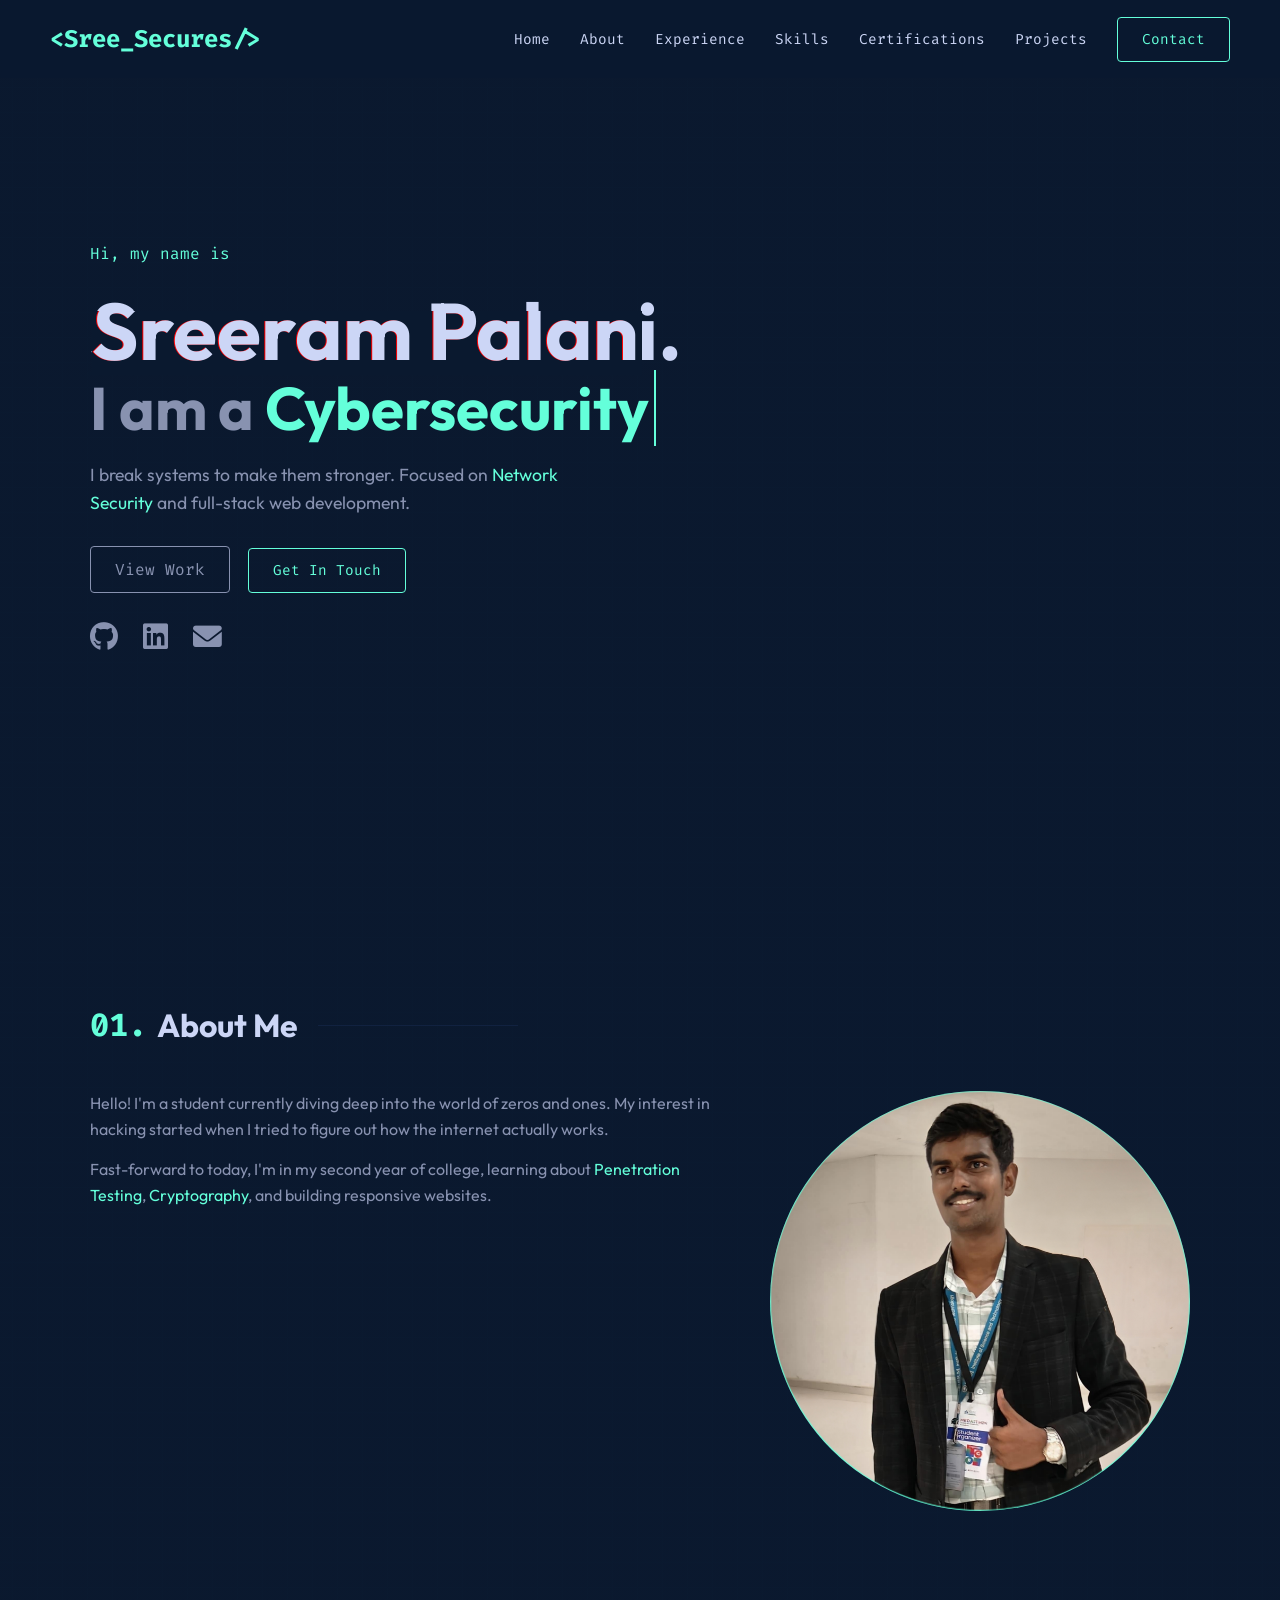
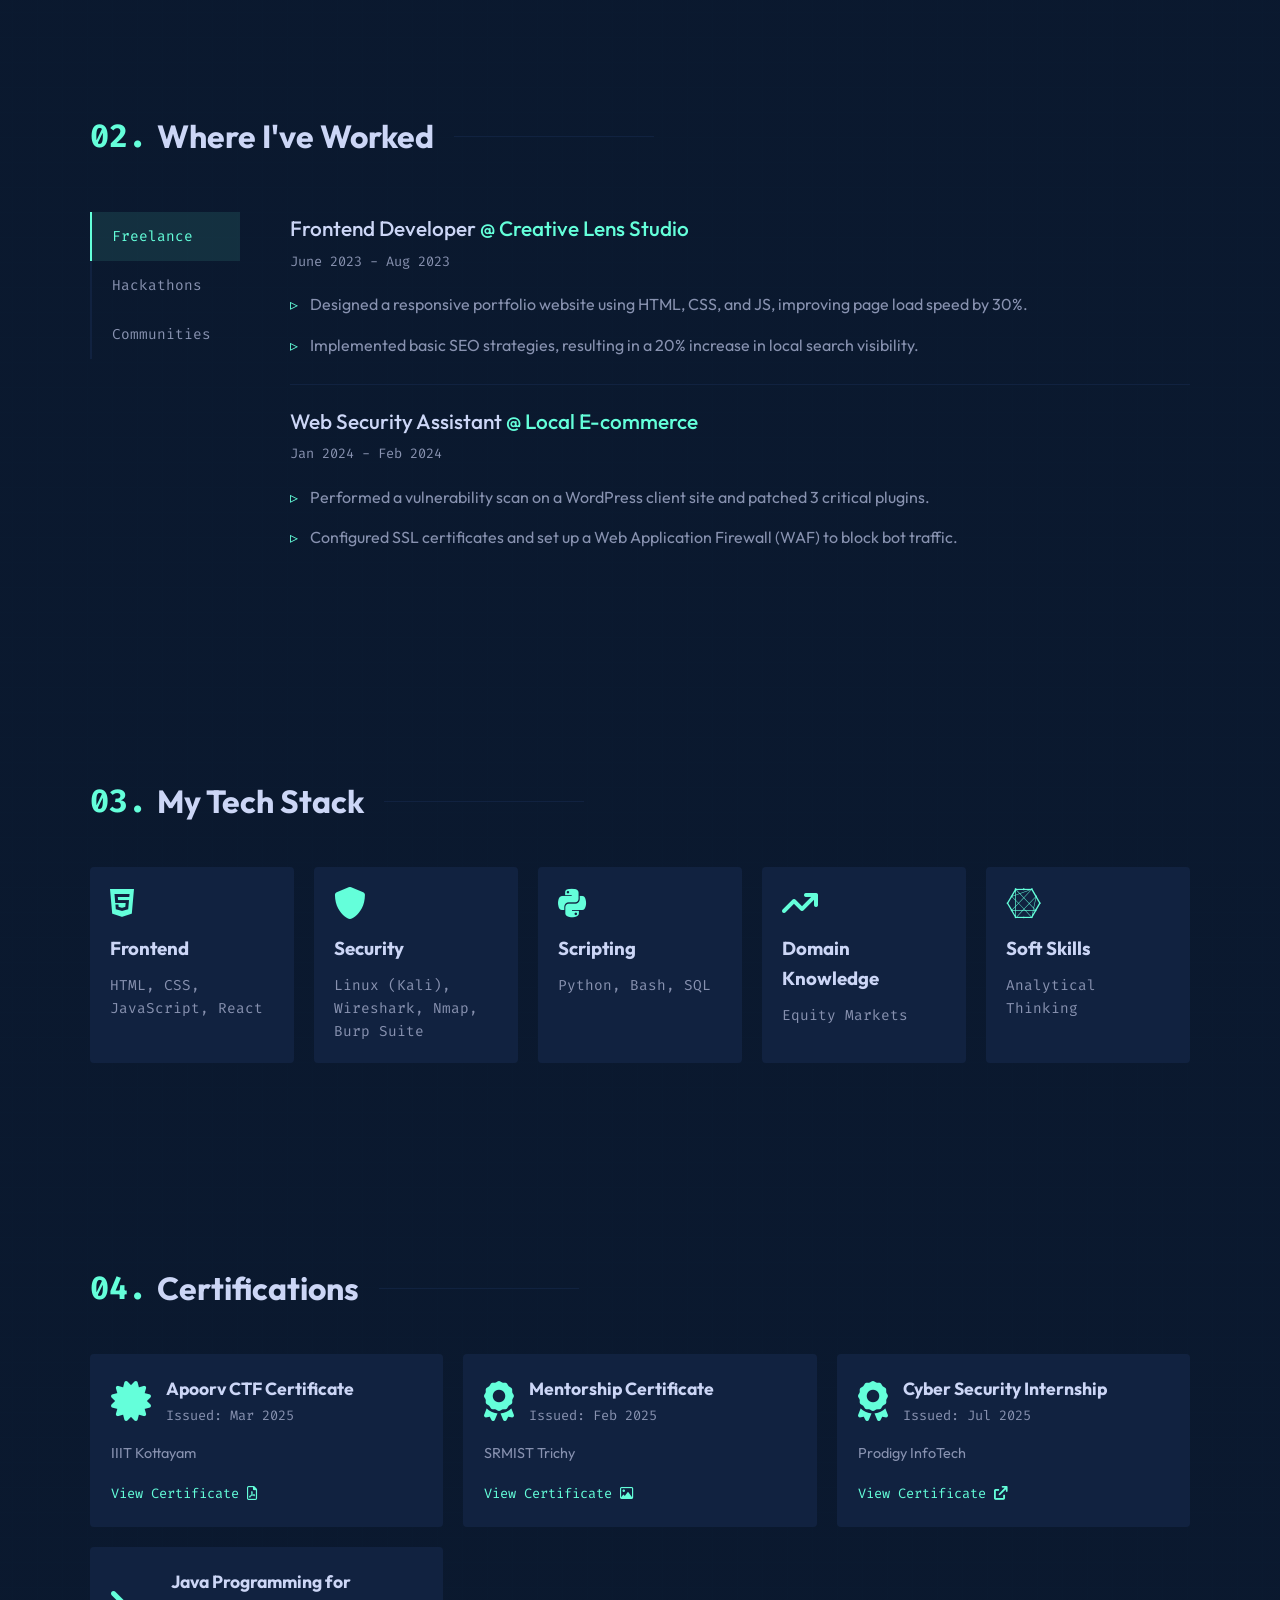
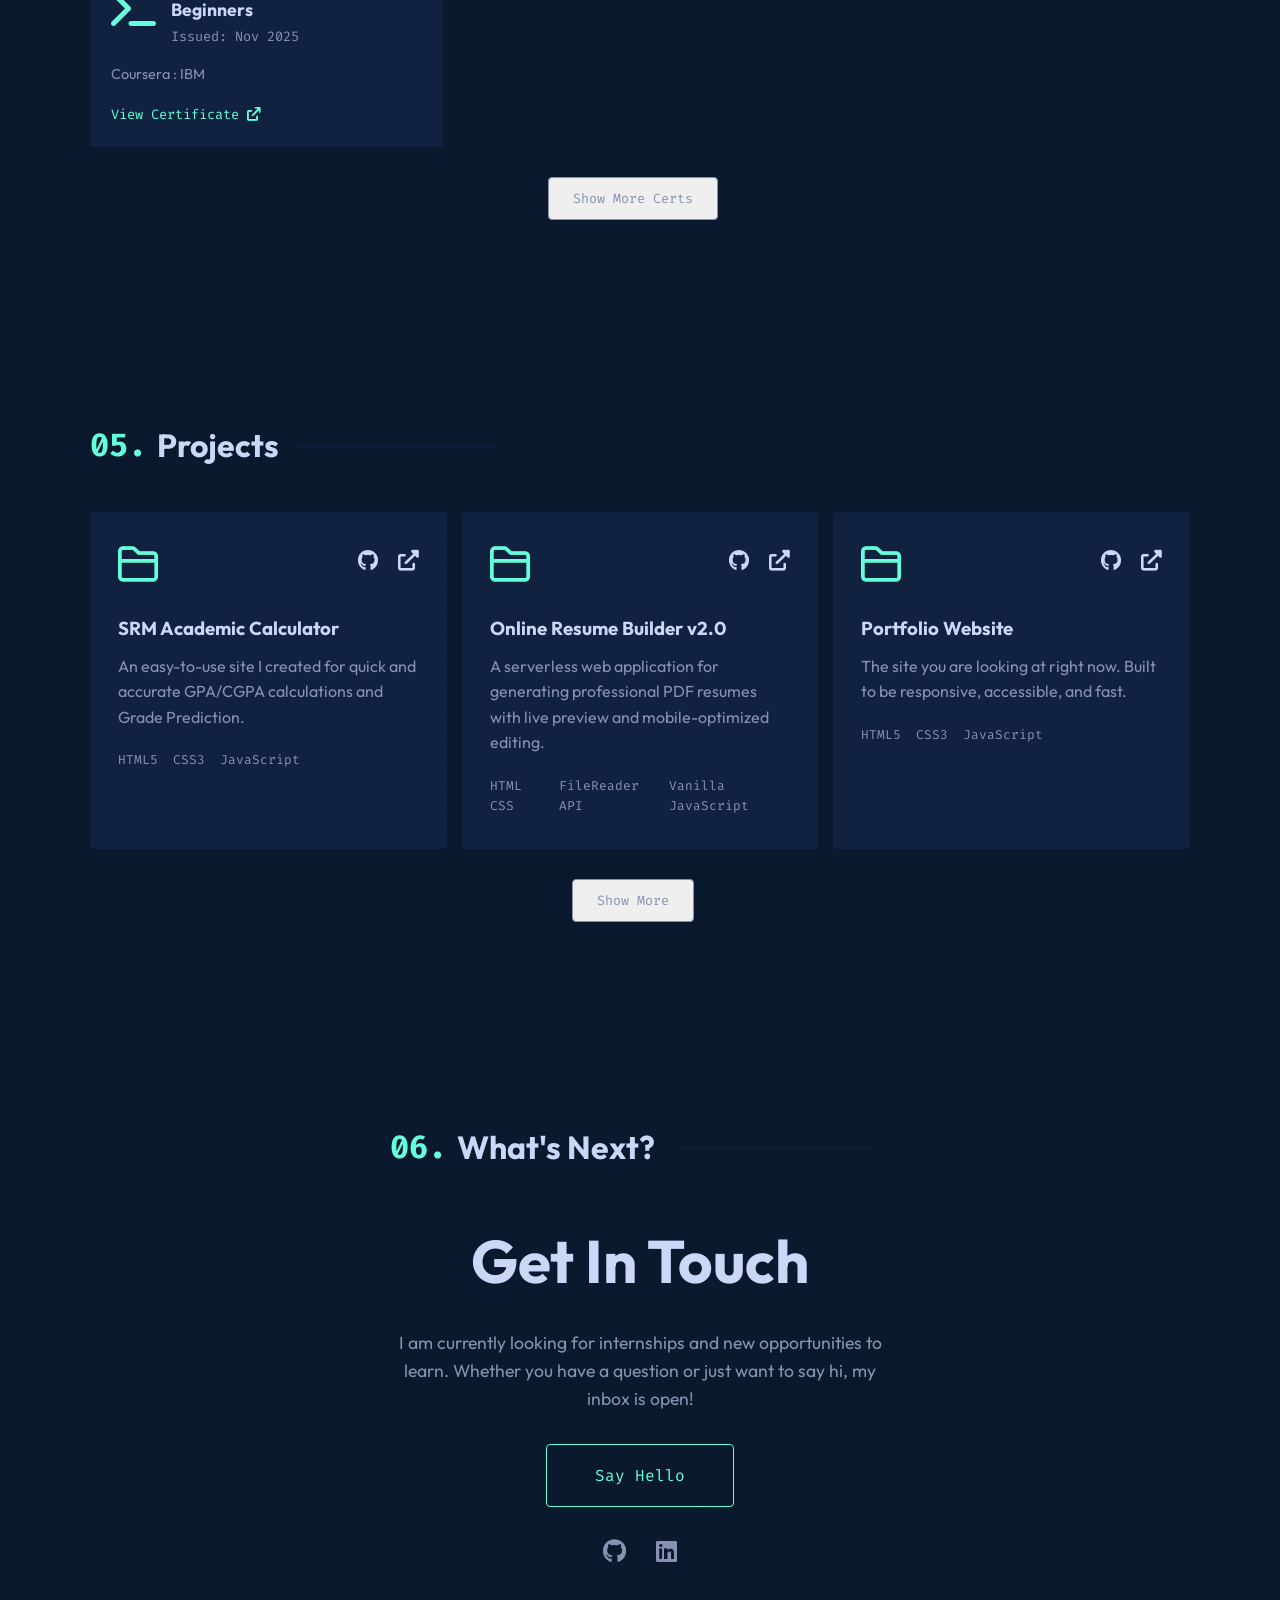
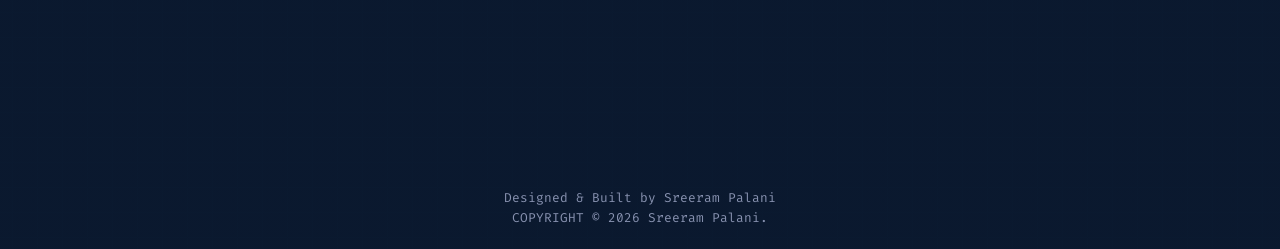
==== index.html @ e8213af0 "Fix link case sensitivity for certificates in index.html" ====
<!DOCTYPE html>
<html lang="en">
<head>
    <!-- Google Tag Manager -->
<script>(function(w,d,s,l,i){w[l]=w[l]||[];w[l].push({'gtm.start':
new Date().getTime(),event:'gtm.js'});var f=d.getElementsByTagName(s)[0],
j=d.createElement(s),dl=l!='dataLayer'?'&l='+l:'';j.async=true;j.src=
'https://www.googletagmanager.com/gtm.js?id='+i+dl;f.parentNode.insertBefore(j,f);
})(window,document,'script','dataLayer','GTM-PN7ZGN99');</script>
<!-- End Google Tag Manager -->
    <meta charset="UTF-8">
    <meta name="viewport" content="width=device-width, initial-scale=1.0">
    <title>Sreeram Portfolio | CyberSec Student</title>
    <link rel="preconnect" href="https://fonts.googleapis.com">
    <link rel="preconnect" href="https://fonts.gstatic.com" crossorigin>
    <link href="https://fonts.googleapis.com/css2?family=Fira+Code:wght@300;400;600&family=Outfit:wght@300;400;700&display=swap" rel="stylesheet">
    <link rel="stylesheet" href="https://cdnjs.cloudflare.com/ajax/libs/font-awesome/6.0.0/css/all.min.css">
    <link rel="stylesheet" href="style.css">
</head>
<body>
    <!-- Google Tag Manager (noscript) -->
<noscript><iframe src="https://www.googletagmanager.com/ns.html?id=GTM-PN7ZGN99"
height="0" width="0" style="display:none;visibility:hidden"></iframe></noscript>
<!-- End Google Tag Manager (noscript) -->
    <nav class="navbar">
        <div class="logo">&lt;Sree_Secures/&gt;</div>
        <ul class="nav-links">
            <li><a href="#home">Home</a></li>
            <li><a href="#about">About</a></li>
            <li><a href="#experience">Experience</a></li>
            <li><a href="#skills">Skills</a></li>
            <li><a href="#certifications">Certifications</a></li>
            <li><a href="#projects">Projects</a></li>
            <li><a href="#contact" class="btn-primary">Contact</a></li>
        </ul>
        <div class="hamburger">
            <i class="fas fa-bars"></i>
        </div>
    </nav>

    <section id="home" class="hero">
        <div class="hero-content">
            <p class="accent-text">Hi, my name is</p>
            <h1 class="glitch" data-text="Sreeram Palani.">Sreeram Palani.</h1>
            
            <h2>I am a <span class="typewriter"></span></h2>
            
            <p class="bio-text">
                I break systems to make them stronger. Focused on <span class="highlight">Network Security</span> and full-stack web development.
            </p>
            <div class="hero-btns">
                <a href="#projects" class="btn-outline">View Work</a>
                <a href="#contact" class="btn-primary">Get In Touch</a>
                <div class="hero-socials">
            <a href="https://github.com/Sreeram2611" target="_blank" rel="noopener noreferrer" title="GitHub">
                <i class="fab fa-github"></i>
            </a>
            <a href="https://www.linkedin.com/in/sreeramsp/" target="_blank" rel="noopener noreferrer" title="LinkedIn">
                <i class="fab fa-linkedin"></i>
            </a>
            <a href="mailto:sreeramsp06@gmail.com" title="Email">
                <i class="fas fa-envelope"></i>
            </a>
            </div>
        </div>
    </section>

    <section id="about" class="section">
        <h2 class="section-title"><span class="number">01.</span> About Me</h2>
        <div class="about-content">
            <div class="about-text">
                <p>Hello! I'm a student currently diving deep into the world of zeros and ones. My interest in hacking started when I tried to figure out how the internet actually works.</p>
                <p>Fast-forward to today, I'm in my second year of college, learning about <span class="highlight">Penetration Testing</span>, <span class="highlight">Cryptography</span>, and building responsive websites.</p>
            </div>
            <div class="about-img">
                <div class="img-wrapper">
                     <img src="Assets/Profile Photo/sreeram.png" alt="Profile Picture">
                </div>
            </div>
        </div>
    </section>

    <section id="experience" class="section">
        <h2 class="section-title"><span class="number">02.</span> Where I've Worked</h2>
    <div class="experience-container">
    <div class="exp-tabs">
        <button class="tab-btn active" data-target="#exp-work">Freelance</button>
        <button class="tab-btn" data-target="#exp-hack">Hackathons</button> 
        <button class="tab-btn" data-target="#exp-club">Communities</button>
    </div>

    <div class="exp-content-wrapper">
        <div id="exp-work" class="exp-panel active">
    
    <div class="exp-item">
        <h3>Frontend Developer <span class="highlight">@ Creative Lens Studio</span></h3>
        <p class="exp-date">June 2023 - Aug 2023</p>
        <ul>
            <li>Designed a responsive portfolio website using HTML, CSS, and JS, improving page load speed by 30%.</li>
            <li>Implemented basic SEO strategies, resulting in a 20% increase in local search visibility.</li>
        </ul>
    </div>

    <hr class="exp-divider">

    <div class="exp-item">
        <h3>Web Security Assistant <span class="highlight">@ Local E-commerce</span></h3>
        <p class="exp-date">Jan 2024 - Feb 2024</p>
        <ul>
            <li>Performed a vulnerability scan on a WordPress client site and patched 3 critical plugins.</li>
            <li>Configured SSL certificates and set up a Web Application Firewall (WAF) to block bot traffic.</li>
        </ul>
    </div>

</div>
        
        <div id="exp-hack" class="exp-panel">
            
            <div class="exp-item">
                <h3>Winner <span class="highlight">@ National Cyber Hackathon</span></h3>
                <p class="exp-date">Nov 2023</p>
                <ul>
                    <li>Developed a Python script to automate packet analysis.</li>
                    <li>Placed in the Top 10 out of 50 teams.</li>
                </ul>
            </div>

            <hr class="exp-divider"> <div class="exp-item">
                <h3>Runner Up <span class="highlight">@ HackTheBox Uni CTF</span></h3>
                <p class="exp-date">Aug 2023</p>
                <ul>
                    <li>Solved 15/20 challenges in the Forensics category.</li>
                </ul>
            </div>

        </div>
        <div id="exp-club" class="exp-panel">
    
    <div class="exp-item">
        <h3>Security Analyst Lead <span class="highlight">@ College CyberSec Club</span></h3>
        <p class="exp-date">Jan 2024 - Present</p>
        <ul>
            <li>Leading a team of 10 students in weekly Capture The Flag (CTF) simulations using HackTheBox.</li>
            <li>Managed the club's internal network setup (Linux/Kali), ensuring secure communication channels for competitions.</li>
        </ul>
    </div>

    <hr class="exp-divider">

    <div class="exp-item">
        <h3>Workshop Instructor <span class="highlight">@ Campus Tech Fest</span></h3>
        <p class="exp-date">Sept 2023</p>
        <ul>
            <li>Organized and taught a workshop on "Intro to Linux & Bash Scripting" attended by 50+ students.</li>
            <li>Created documentation and cheat sheets for students to learn command-line basics.</li>
        </ul>
    </div>

</div>
        
        </div>
</div>
    </section>

    <section id="skills" class="section">
        <h2 class="section-title"><span class="number">03.</span> My Tech Stack</h2>
        <div class="skills-grid">
            <div class="skill-card">
                <i class="fab fa-html5"></i>
                <h3>Frontend</h3>
                <p>HTML, CSS, JavaScript, React</p>
            </div>
            <div class="skill-card">
                <i class="fas fa-shield-alt"></i>
                <h3>Security</h3>
                <p>Linux (Kali), Wireshark, Nmap, Burp Suite</p>
            </div>
            <div class="skill-card">
                <i class="fab fa-python"></i>
                <h3>Scripting</h3>
                <p>Python, Bash, SQL</p>
            </div>
             <div class="skill-card">
                <i class="fa-solid fa-arrow-trend-up"></i>                
                <h3>Domain Knowledge</h3>
                <p>Equity Markets</p>
            </div>
            <div class="skill-card">
                <i class="fa-brands fa-connectdevelop"></i>
                <h3>Soft Skills</h3>
                <p>Analytical Thinking</p>
            </div>            
        </div>
    </section>
    <section id="certifications" class="section">
    <h2 class="section-title"><span class="number">04.</span> Certifications</h2>
    
    <div class="cert-grid">
        
        <div class="cert-card">
            <div class="cert-header">
                <i class="fas fa-certificate cert-icon"></i>
                <div class="cert-info">
                    <h3>Apoorv CTF Certificate</h3>
                    <p>Issued: Mar 2025</p>
                </div>
            </div>
            <div class="cert-body">
                <p class="cert-issuer">IIIT Kottayam</p>
                <a href="Assets/certificates/CTF Certificate.pdf" target="_blank" rel="noopener noreferrer" class="cert-link">
                    View Certificate <i class="far fa-file-pdf"></i>
                </a>
            </div>
        </div>
          <div class="cert-card">
            <div class="cert-header">
                <i class="fas fa-award cert-icon"></i>
                <div class="cert-info">
                    <h3>Mentorship Certificate</h3>
                    <p>Issued: Feb 2025</p>
                </div>
            </div>
            <div class="cert-body">
                <p class="cert-issuer">SRMIST Trichy</p>
                <a href="Assets/certificates/Mentorship Certificate.jpg" target="_blank" rel="noopener noreferrer" class="cert-link">
                    View Certificate <i class="far fa-image"></i>
                </a>
            </div>
        </div>

         <div class="cert-card">
            <div class="cert-header">
                <i class="fas fa-award cert-icon"></i>
                <div class="cert-info">
                    <h3>Cyber Security Internship</h3>
                    <p>Issued: Jul 2025</p>
                </div>
            </div>
            <div class="cert-body">
                <p class="cert-issuer">Prodigy InfoTech</p>
                <a href="https://prodigyinfotech.dev/verify?cin=PIT/JUN25/03013" target="_blank" rel="noopener noreferrer" class="cert-link">
                    View Certificate <i class="fa-solid fa-arrow-up-right-from-square"></i>
                </a>
            </div>
        </div>
   
        <div class="cert-card">
            <div class="cert-header">
                <i class="fas fa-terminal cert-icon"></i>
                <div class="cert-info">
                    <h3>Java Programming for Beginners</h3>
                    <p>Issued: Nov 2025</p>
                </div>
            </div>
            <div class="cert-body">
                <p class="cert-issuer">Coursera : IBM</p>
                <a href="https://www.coursera.org/account/accomplishments/verify/H4QKZRESFWUH" target="_blank" rel="noopener noreferrer" class="cert-link">
                    View Certificate <i class="fa-solid fa-arrow-up-right-from-square"></i>
                </a>
            </div>
        </div>

                <div class="cert-card hidden-cert">
            <div class="cert-header">
                <i class="fas fa-terminal cert-icon"></i>
                <div class="cert-info">
                    <h3>Data Structures and Algorithms</h3>
                    <p>Issued: Nov 2025</p>
                </div>
            </div>
            <div class="cert-body">
                <p class="cert-issuer">Coursera : Microsoft</p>
                <a href="https://www.coursera.org/account/accomplishments/verify/PD29OZEHSWAK" target="_blank" rel="noopener noreferrer" class="cert-link">
                    View Certificate <i class="fa-solid fa-arrow-up-right-from-square"></i>
                </a>
            </div>
        </div>

                <div class="cert-card hidden-cert">
            <div class="cert-header">
                <i class="fas fa-shield-virus cert-icon"></i>
                <div class="cert-info">
                    <h3>Cybersecurity Awareness: Ransomware</h3>
                    <p>Issued: Feb 2025</p>
                </div>
            </div>
            <div class="cert-body">
                <p class="cert-issuer">LinkedIn Learning</p>
                <a href="Assets/certificates/CertificateOfCompletion Ransomware.pdf" target="_blank" rel="noopener noreferrer" class="cert-link">
                    View Certificate <i class="far fa-file-pdf"></i>
                </a>
            </div>
        </div>


        <div class="cert-card hidden-cert">
            <div class="cert-header">
                <i class="fas fa-certificate cert-icon"></i>
                <div class="cert-info">
                    <h3>Introduction to Object-Oriented Programming in C++</h3>
                    <p>Issued: May 2025</p>
                </div>
            </div>
            <div class="cert-body">
                <p class="cert-issuer">Coursera : University of London</p>
                <a href="https://www.coursera.org/account/accomplishments/verify/2214DKKCLMQL" target="_blank" rel="noopener noreferrer" class="cert-link">
                    View Certificate <i class="fa-solid fa-arrow-up-right-from-square"></i>
                </a>
            </div>
        </div>

         <div class="cert-card hidden-cert">
            <div class="cert-header">
                <i class="fas fa-certificate cert-icon"></i>
                <div class="cert-info">
                    <h3>MongoDB Basics for Students</h3>
                    <p>Issued: Jul 2025</p>
                </div>
            </div>
            <div class="cert-body">
                <p class="cert-issuer">MongoDB</p>
                <a href="https://learn.mongodb.com/c/35zO4oqGQJCdPgNIa3vuxQ" target="_blank" rel="noopener noreferrer" class="cert-link">
                    View Certificate <i class="fa-solid fa-arrow-up-right-from-square"></i>
                </a>
            </div>
        </div>
       
    </div>

    <div style="text-align: center; margin-top: 30px;">
        <button id="load-more-certs-btn" class="btn-outline">Show More Certs</button>
    </div>
</section>

    <section id="projects" class="section">
        <h2 class="section-title"><span class="number">05.</span> Projects</h2>
        <div class="project-grid">
            
            <div class="project-card hidden">
                <div class="project-header">
                    <i class="far fa-folder open-folder"></i>
                    <div class="project-links">
                        <a href="#" target="_blank" rel="noopener noreferrer"><i class="fab fa-github"></i></a>
                        <a href="https://srmcalc.vercel.app" target="_blank" rel="noopener noreferrer"><i class="fas fa-external-link-alt"></i></a>
                    </div>
                </div>
                <h3>SRM Academic Calculator</h3>
                <p>An easy-to-use site I created for quick and accurate GPA/CGPA calculations and Grade Prediction.</p>
                <ul class="tech-list">
                    <li>HTML5</li>
                    <li>CSS3</li>
                    <li>JavaScript</li>
                </ul>
            </div>

            <div class="project-card hidden">
                <div class="project-header">
                    <i class="far fa-folder open-folder"></i>
                    <div class="project-links">
                        <a href="https://github.com/Sreeram2611/Online-Resume-Builder-v2.0" target="_blank" rel="noopener noreferrer"><i class="fab fa-github"></i></a>
                        <a href="https://resumebuilderstudio.vercel.app/" target="_blank" rel="noopener noreferrer"><i class="fas fa-external-link-alt"></i></a>
                    </div>
                </div>
                <h3>Online Resume Builder v2.0</h3>
                <p>A serverless web application for generating professional PDF resumes with live preview and mobile-optimized editing.</p>
                <ul class="tech-list">
                    <li>HTML CSS</li>
                    <li>FileReader API</li>
                    <li>Vanilla JavaScript</li>
                </ul>
            </div>

            <div class="project-card hidden">
                <div class="project-header">
                    <i class="far fa-folder open-folder"></i>
                    <div class="project-links">
                        <a href="#" target="_blank" rel="noopener noreferrer"><i class="fab fa-github"></i></a>
                        <a href="#" target="_blank" rel="noopener noreferrer"><i class="fas fa-external-link-alt"></i></a>
                    </div>
                </div>
                <h3>Portfolio Website</h3>
                <p>The site you are looking at right now. Built to be responsive, accessible, and fast.</p>
                <ul class="tech-list">
                    <li>HTML5</li>
                    <li>CSS3</li>
                    <li>JavaScript</li>
                </ul>
            </div>

            <div class="project-card hidden-project">
                <div class="project-header">
                    <i class="far fa-folder open-folder"></i>
                    <div class="project-links">
                        <a href="#" target="_blank" rel="noopener noreferrer"><i class="fab fa-github"></i></a>
                        <a href="#" target="_blank" rel="noopener noreferrer"><i class="fas fa-external-link-alt"></i></a>

                    </div>
                </div>
                <h3>Steganography Tool</h3>
                <p>A Python CLI tool that hides secret text messages inside image files using LSB manipulation.</p>
                <ul class="tech-list">
                    <li>Python</li>
                    <li>Pillow</li>
                    <li>Cryptography</li>
                </ul>
            </div>

            <div class="project-card hidden-project">
                <div class="project-header">
                    <i class="far fa-folder open-folder"></i>
                    <div class="project-links">
                        <a href="#" target="_blank" rel="noopener noreferrer"><i class="fab fa-github"></i></a>
                        <a href="#" target="_blank" rel="noopener noreferrer"><i class="fas fa-external-link-alt"></i></a>
                    </div>
                </div>
                <h3>Password Manager</h3>
                <p>A secure local password manager that encrypts credentials using AES-256 before storage.</p>
                <ul class="tech-list">
                    <li>Python</li>
                    <li>SQLite</li>
                    <li>Fernet</li>
                </ul>
            </div>

        </div>

        <div style="text-align: center; margin-top: 30px;">
            <button id="load-more-btn" class="btn-outline">Show More</button>
        </div>
    </section>

    <section id="contact" class="section contact-section">
        <h2 class="section-title"><span class="number">06.</span> What's Next?</h2>
        <h1 class="big-heading">Get In Touch</h1>
        <p class="contact-desc">
            I am currently looking for internships and new opportunities to learn. Whether you have a question or just want to say hi, my inbox is open!
        </p>
        <a href="mailto:sreeramsp06@gmail.com" class="btn-primary big-btn">Say Hello</a>
        
        <div class="socials">
            <a href="https://github.com/Sreeram2611" target="_blank" rel="noopener noreferrer"><i class="fab fa-github"></i></a>
            <a href="https://www.linkedin.com/in/sreeramsp/" target="_blank" rel="noopener noreferrer"><i class="fab fa-linkedin"></i></a>
        </div>
    </section>

    <footer>
        <p>Designed & Built by Sreeram Palani</p>
        COPYRIGHT &copy; 2026 Sreeram Palani.
    </footer>

    <script src="script.js"></script>
</body>
</html>
---- style.css ----
/* --- Variables & Reset --- */
:root {
    --bg-color: #0a192f;
    --light-bg: #112240;
    --text-primary: #ccd6f6;
    --text-secondary: #8892b0;
    --accent: #64ffda; /* Neon Cyan */
    --accent-glow: rgba(100, 255, 218, 0.1);
    
    --font-mono: 'Fira Code', monospace;
    --font-sans: 'Outfit', sans-serif;
}

* {
    margin: 0;
    padding: 0;
    box-sizing: border-box;
}

html {
    scroll-behavior: smooth;
}

body {
    background-color: var(--bg-color);
    color: var(--text-primary);
    font-family: var(--font-sans);
    line-height: 1.6;
    overflow-x: hidden;
}

/* --- Typography --- */
h1, h2, h3 {
    color: var(--text-primary);
}

a {
    text-decoration: none;
    color: inherit;
    transition: 0.3s;
}

.highlight {
    color: var(--accent);
}

.number {
    color: var(--accent);
    font-family: var(--font-mono);
    margin-right: 10px;
}

/* --- Navbar --- */
.navbar {
    display: flex;
    justify-content: space-between;
    align-items: center;
    padding: 20px 50px;
    position: fixed;
    width: 100%;
    top: 0;
    z-index: 1000;
    background: rgba(10, 25, 47, 0.85);
    backdrop-filter: blur(10px);
}

.logo {
    font-family: var(--font-mono);
    color: var(--accent);
    font-size: 1.5rem;
    font-weight: bold;
}

.nav-links {
    display: flex;
    gap: 30px;
    list-style: none;
    align-items: center;
}

.nav-links li a {
    font-family: var(--font-mono);
    font-size: 0.9rem;
}

.nav-links li a:hover {
    color: var(--accent);
}

.hamburger {
    display: none;
    color: var(--accent);
    font-size: 1.5rem;
    cursor: pointer;
}

/* --- Buttons --- */
.btn-primary {
    border: 1px solid var(--accent);
    color: var(--accent);
    padding: 0.75rem 1.5rem;
    border-radius: 4px;
    font-family: var(--font-mono);
    font-size: 0.9rem;
}

.btn-primary:hover {
    background: var(--accent-glow);
}

.btn-outline {
    border: 1px solid var(--text-secondary);
    color: var(--text-secondary);
    padding: 0.75rem 1.5rem;
    border-radius: 4px;
    font-family: var(--font-mono);
    margin-right: 15px;
}

.btn-outline:hover {
    border-color: var(--accent);
    color: var(--accent);
}

/* --- Layout Sections --- */
section {
    padding: 100px 50px;
    max-width: 1200px;
    margin: 0 auto;
}

.section-title {
    display: flex;
    align-items: center;
    font-size: clamp(1.5rem, 5vw, 2rem);
    margin-bottom: 40px;
    white-space: nowrap;
}

.section-title::after {
    content: "";
    display: block;
    width: 200px;
    height: 1px;
    background: var(--light-bg);
    margin-left: 20px;
}

/* --- Hero Section --- */
.hero {
    min-height: 100vh;
    display: flex;
    flex-direction: column;
    justify-content: center;
    align-items: flex-start;
}

.hero-socials {
    margin-top: 30px; /* Space between buttons and icons */
    display: flex;
    gap: 25px; /* Space between icons */
    align-items: center;
}

.hero-socials a {
    font-size: 1.8rem; /* Make them nice and big */
    color: var(--text-secondary); /* Grey by default */
    transition: all 0.3s ease;
}

.hero-socials a:hover {
    color: var(--accent); /* Neon Cyan on hover */
    transform: translateY(-3px); /* Slight float up effect */
}

.accent-text {
    color: var(--accent);
    font-family: var(--font-mono);
    margin-bottom: 20px;
}

.hero h1 {
    font-size: clamp(40px, 8vw, 80px);
    font-weight: 700;
    line-height: 1.1;
}

.hero h2 {
    font-size: clamp(30px, 6vw, 60px);
    font-weight: 700;
    color: var(--text-secondary);
    line-height: 1.1;
    margin-bottom: 20px;
}

.bio-text {
    max-width: 500px;
    color: var(--text-secondary);
    font-size: 1.1rem;
    margin-bottom: 40px;
}

/* --- About Section --- */
.about-content {
    display: grid;
    grid-template-columns: 3fr 2fr;
    gap: 50px;
}

.about-text p {
    margin-bottom: 15px;
    color: var(--text-secondary);
}

.img-wrapper {
    position: relative;
    border-radius: 250px;
    background-color: var(--accent);
}

.img-wrapper img {
    width: 100%;
    border-radius: 5px;
    display: block;
    transition: 0.3s;
}

.img-wrapper:hover img {
    mix-blend-mode: normal;
    filter: none;
}

/* --- Skills Section --- */
.skills-grid {
    display: grid;
    grid-template-columns: repeat(auto-fit, minmax(200px, 1fr));
    gap: 20px;
}

.skill-card {
    background: var(--light-bg);
    padding: 20px;
    border-radius: 4px;
    transition: transform 0.3s;
}

.skill-card:hover {
    transform: translateY(-5px);
}

.skill-card i {
    font-size: 2rem;
    color: var(--accent);
    margin-bottom: 15px;
}

.skill-card h3 {
    margin-bottom: 10px;
}

.skill-card p {
    color: var(--text-secondary);
    font-size: 0.9rem;
    font-family: var(--font-mono);
}

/* --- Projects Section --- */
.project-grid {
    display: grid;
    grid-template-columns: repeat(auto-fill, minmax(300px, 1fr));
    gap: 15px;
}

.project-card {
    background: var(--light-bg);
    padding: 2rem 1.75rem;
    border-radius: 4px;
    transition: 0.3s;
    cursor: default;
}

.project-card:hover {
    transform: translateY(-7px);
}

.project-header {
    display: flex;
    justify-content: space-between;
    margin-bottom: 30px;
}

.open-folder {
    color: var(--accent);
    font-size: 2.5rem;
}

.project-card h3 {
    margin-bottom: 10px;
    transition: color 0.3s;
}

.project-card:hover h3 {
    color: var(--accent);
}

.project-card p {
    color: var(--text-secondary);
    font-size: 1rem;
    margin-bottom: 20px;
}

.tech-list {
    display: flex;
    gap: 15px;
    list-style: none;
    font-family: var(--font-mono);
    font-size: 0.8rem;
    color: var(--text-secondary);
}

/* --- Contact & Footer --- */
.contact-section {
    text-align: center;
    max-width: 600px;
    margin-bottom: 100px;
}

.big-heading {
    font-size: clamp(40px, 5vw, 60px);
    margin-bottom: 20px;
}

.contact-desc {
    color: var(--text-secondary);
    font-size: 1.1rem;
    margin-bottom: 50px;
}

.big-btn {
    padding: 1.25rem 3rem;
    font-size: 1rem;
}

.socials {
    margin-top: 50px;
    display: flex;
    justify-content: center;
    gap: 30px;
}

.socials i {
    font-size: 1.5rem;
    color: var(--text-secondary);
    transition: 0.3s;
}

.socials i:hover {
    color: var(--accent);
    transform: translateY(-3px);
}

footer {
    text-align: center;
    padding: 20px;
    color: var(--text-secondary);
    font-family: var(--font-mono);
    font-size: 0.8rem;
}

/* --- Responsive Media Queries --- */
@media (max-width: 768px) {
    .navbar {
        padding: 20px;
    }

    .nav-links {
        position: absolute;
        right: 0;
        top: 0;
        height: 100vh;
        background: var(--light-bg);
        flex-direction: column;
        justify-content: center;
        width: 70%;
        transform: translateX(100%);
        transition: transform 0.3s ease-in-out;
    }

    .nav-links.active {
        transform: translateX(0);
        box-shadow: -10px 0px 30px -10px rgba(0,0,0,0.5);
    }

    .hamburger {
        display: block;
        z-index: 2000;
    }

    .about-content {
        grid-template-columns: 1fr;
    }
    
    .img-wrapper {
        max-width: 300px;
        margin: 0 auto;
    }
    
    section {
        padding: 80px 25px;
    }
}
/* --- 1. Header Glitch Effect --- */
.glitch {
    position: relative;
    color: var(--text-primary);
}

.glitch::before,
.glitch::after {
    content: attr(data-text);
    position: absolute;
    top: 0;
    left: 0;
    width: 100%;
    height: 100%;
    background: var(--bg-color);
}

.glitch::before {
    left: 2px;
    text-shadow: -1px 0 red;
    clip: rect(24px, 550px, 90px, 0);
    animation: glitch-anim-2 3s infinite linear alternate-reverse;
}

.glitch::after {
    left: -2px;
    text-shadow: -1px 0 blue;
    clip: rect(85px, 550px, 140px, 0);
    animation: glitch-anim-1 2.5s infinite linear alternate-reverse;
}

@keyframes glitch-anim-1 {
    0% { clip: rect(20px, 9999px, 80px, 0); }
    100% { clip: rect(42px, 9999px, 115px, 0); }
}

@keyframes glitch-anim-2 {
    0% { clip: rect(120px, 9999px, 15px, 0); }
    100% { clip: rect(65px, 9999px, 100px, 0); }
}

/* --- 2. Typewriter Effect --- */
.typewriter {
    color: var(--accent);
    border-right: 2px solid var(--accent); /* The blinking cursor */
    padding-right: 5px;
    animation: blink 0.75s step-end infinite;
}

@keyframes blink {
    from, to { border-color: transparent }
    50% { border-color: var(--accent) }
}

/* --- 3. Project Links Update --- */
.project-links {
    display: flex;
    gap: 20px;
}

.project-links a {
    color: var(--text-primary);
    font-size: 1.3rem;
    transition: 0.3s;
}

.project-links a:hover {
    color: var(--accent);
    transform: translateY(-3px);
}

/* --- 4. Scroll Reveal Animation (Fade In) --- */
.hidden {
    opacity: 0;
    filter: blur(5px);
    transform: translateX(-100%); /* Slide from left */
    transition: all 1s;
}

.show {
    opacity: 1;
    filter: blur(0);
    transform: translateX(0);
}

/* --- 5. Cool Cyber Background Grid --- */
/* Add this to the existing BODY tag in your CSS */
body {
    background-color: var(--bg-color);
    background-image: 
        linear-gradient(rgba(10, 25, 47, 0.95), rgba(10, 25, 47, 0.95)),
        linear-gradient(0deg, transparent 24%, rgba(100, 255, 218, .03) 25%, rgba(100, 255, 218, .03) 26%, transparent 27%, transparent 74%, rgba(100, 255, 218, .03) 75%, rgba(100, 255, 218, .03) 76%, transparent 77%, transparent), 
        linear-gradient(90deg, transparent 24%, rgba(100, 255, 218, .03) 25%, rgba(100, 255, 218, .03) 26%, transparent 27%, transparent 74%, rgba(100, 255, 218, .03) 75%, rgba(100, 255, 218, .03) 76%, transparent 77%, transparent);
    background-size: 50px 50px;
}
/* --- Experience Section Layout --- */
.experience-container {
    display: flex;
    gap: 50px;
    margin-top: 50px;
}

/* The Tab Buttons (Left Column) */
.exp-tabs {
    display: flex;
    flex-direction: column;
    min-width: 150px;
}

.tab-btn {
    background: transparent;
    border: none;
    border-left: 2px solid var(--light-bg); /* Default border */
    color: var(--text-secondary);
    padding: 15px 20px;
    text-align: left;
    cursor: pointer;
    font-family: var(--font-mono);
    font-size: 0.9rem;
    transition: 0.3s;
}

.tab-btn:hover {
    background: rgba(100, 255, 218, 0.05); /* Very faint hover glow */
    color: var(--accent);
}

/* The Active State (Current Tab) */
.tab-btn.active {
    color: var(--accent);
    border-left: 2px solid var(--accent); /* Neon Line */
    background: rgba(100, 255, 218, 0.1);
}

/* The Content Panels (Right Column) */
.exp-content-wrapper {
    flex-grow: 1;
}

.exp-panel {
    display: none; /* Hidden by default */
}

.exp-panel.active {
    display: block; /* Show if active */
    animation: fadeIn 0.5s ease-in-out;
}

@keyframes fadeIn {
    from { opacity: 0; transform: translateY(10px); }
    to { opacity: 1; transform: translateY(0); }
}

.exp-panel h3 {
    font-size: 1.3rem;
    font-weight: 500;
    margin-bottom: 5px;
}

.exp-date {
    font-family: var(--font-mono);
    font-size: 0.85rem;
    color: var(--text-secondary);
    margin-bottom: 20px;
}

.exp-panel ul {
    list-style: none;
}

.exp-panel ul li {
    position: relative;
    padding-left: 20px;
    margin-bottom: 15px;
    color: var(--text-secondary);
    font-size: 1rem;
}

/* Custom Bullet Point (Arrow) */
.exp-panel ul li::before {
    content: "▹";
    position: absolute;
    left: 0;
    color: var(--accent);
}

/* --- Responsive for Mobile --- */
@media (max-width: 600px) {
    .experience-container {
        flex-direction: column;
        gap: 30px;
    }

    .exp-tabs {
        flex-direction: row;
        overflow-x: auto; /* Scroll sideways if too many tabs */
        border-bottom: 2px solid var(--light-bg);
    }

    .tab-btn {
        border-left: none;
        border-bottom: 2px solid transparent; /* Move border to bottom for mobile */
        min-width: 120px;
        text-align: center;
    }

    .tab-btn.active {
        border-left: none;
        border-bottom: 2px solid var(--accent);
    }
}
/* --- Add this to the bottom of style.css --- */

/* 1. Hide extra projects by default */
.hidden-project {
    display: none;
    animation: fadeIn 0.5s ease-in-out; 
}

::-webkit-scrollbar {
    width: 10px;
}

::-webkit-scrollbar-track {
    background: var(--bg-color);
}

::-webkit-scrollbar-thumb {
    background: var(--light-bg);
    border-radius: 5px;
    border: 1px solid var(--accent);
}

::-webkit-scrollbar-thumb:hover {
    background: var(--accent);
}

.btn-primary, .btn-outline, .tab-btn, .project-card {
    user-select: none;
}

.exp-item {
    margin-bottom: 25px; 
}

.exp-divider {
    border: 0;
    height: 1px;
    background: var(--light-bg); 
    margin: 20px 0;
}
.cert-grid {
    display: grid;

    grid-template-columns: repeat(auto-fill, minmax(300px, 1fr));
    gap: 20px;
}

.cert-card {
    background: var(--light-bg);
    padding: 20px;
    border-radius: 4px;
    border: 1px solid transparent;
    transition: all 0.3s ease;
    display: flex;
    flex-direction: column;
    justify-content: space-between;
}

.cert-card:hover {
    border-color: var(--accent);
    transform: translateY(-5px);
    box-shadow: 0 10px 30px -15px rgba(2, 12, 27, 0.7);
}

.cert-header {
    display: flex;
    align-items: center;
    gap: 15px;
    margin-bottom: 15px;
}

.cert-icon {
    font-size: 2.5rem;
    color: var(--accent);
}

.cert-info h3 {
    font-size: 1.1rem;
    color: var(--text-primary);
    margin-bottom: 2px;
}

.cert-info p {
    font-size: 0.85rem;
    color: var(--text-secondary);
    font-family: var(--font-mono);
}

.cert-issuer {
    font-size: 0.9rem;
    color: var(--text-secondary);
    margin-bottom: 15px;
}

.cert-link {
    font-size: 0.85rem;
    font-family: var(--font-mono);
    color: var(--accent);
    display: inline-flex;
    align-items: center;
    gap: 8px;
}

.cert-link:hover {
    text-decoration: underline;
}
.hidden-project, .hidden-cert {
    display: none;
    animation: fadeIn 0.5s ease-in-out; 
}
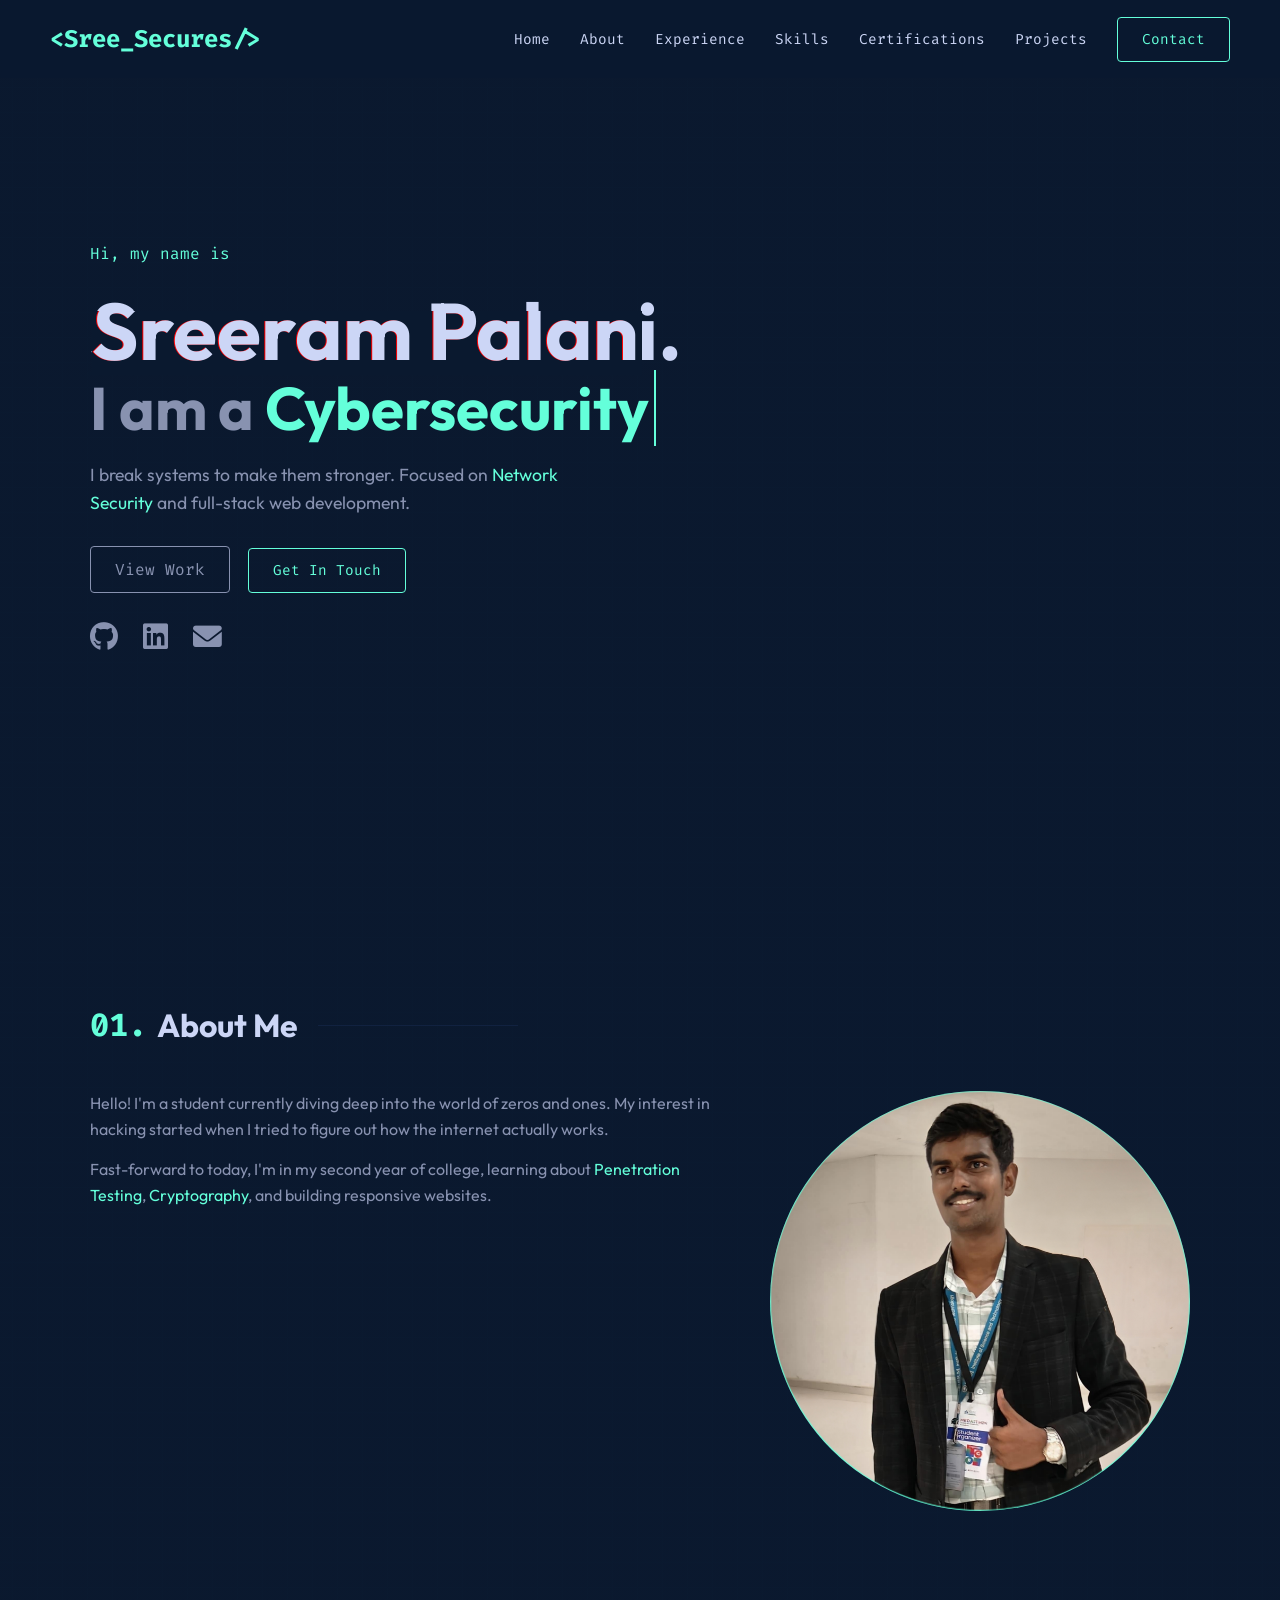
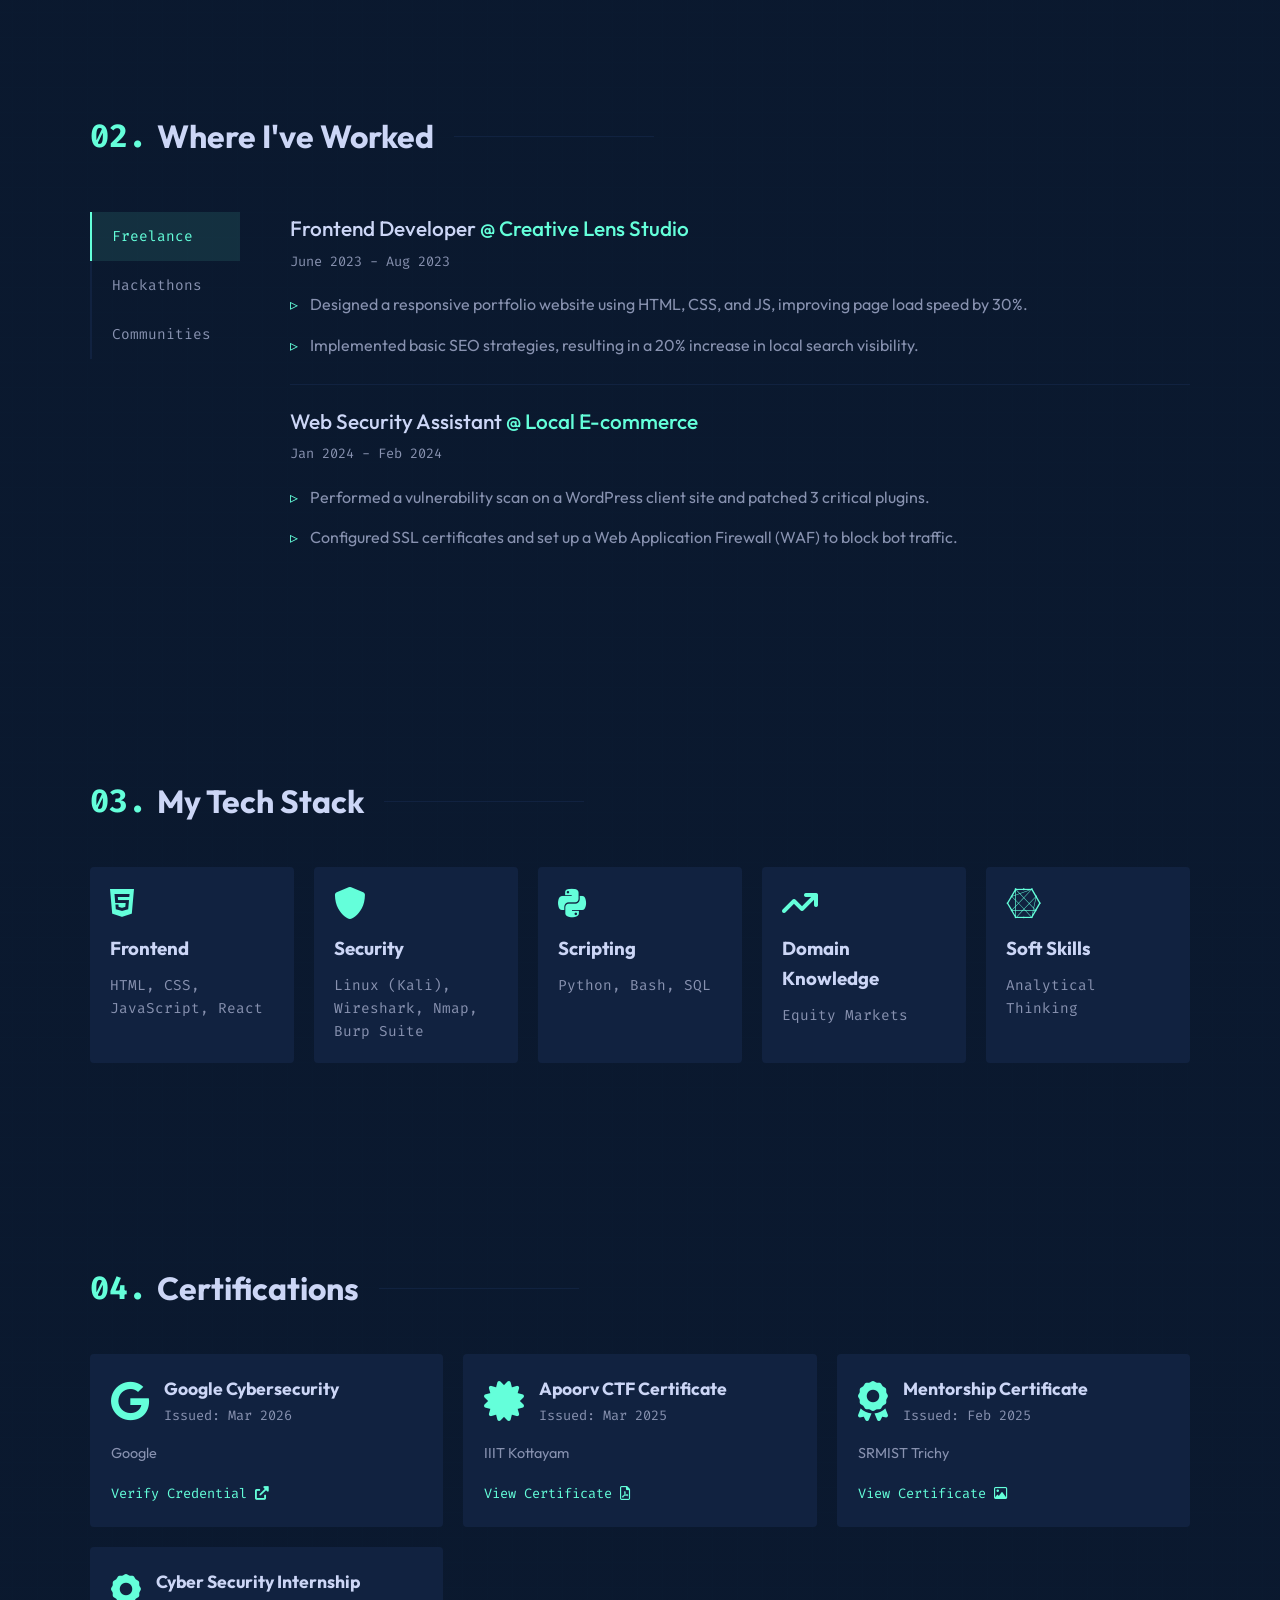
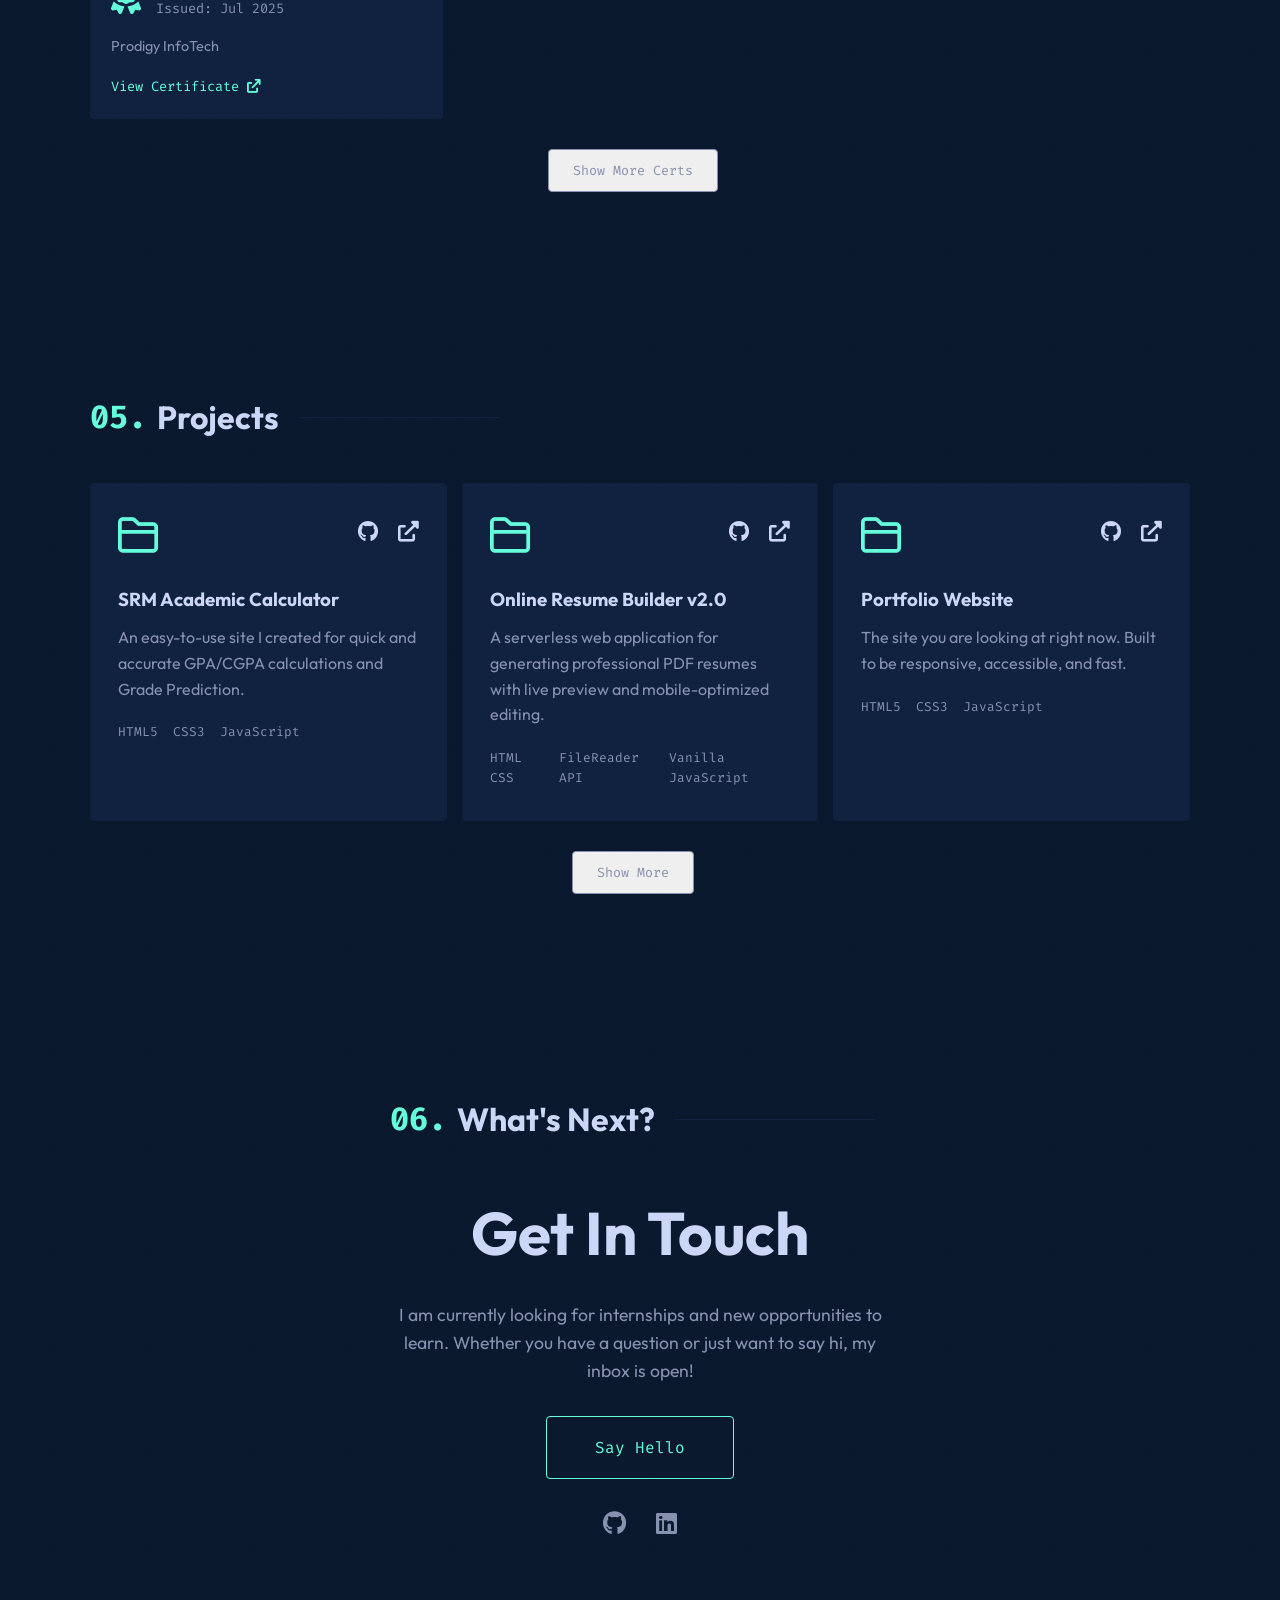
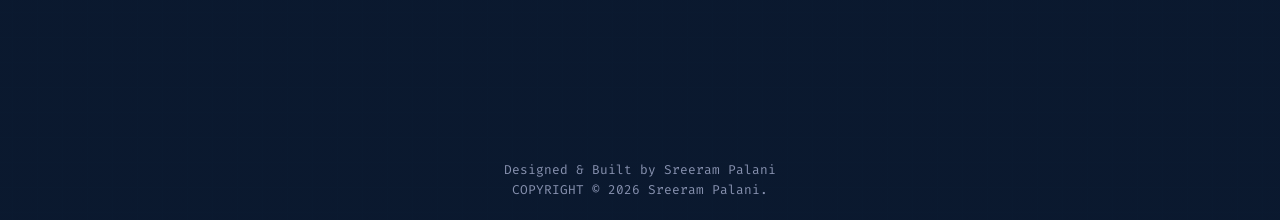
==== commit bb885b10: "add certification details in index.html" ====
--- a/index.html
+++ b/index.html
@@ -1,13 +1,7 @@
 <!DOCTYPE html>
 <html lang="en">
 <head>
-    <!-- Google Tag Manager -->
-<script>(function(w,d,s,l,i){w[l]=w[l]||[];w[l].push({'gtm.start':
-new Date().getTime(),event:'gtm.js'});var f=d.getElementsByTagName(s)[0],
-j=d.createElement(s),dl=l!='dataLayer'?'&l='+l:'';j.async=true;j.src=
-'https://www.googletagmanager.com/gtm.js?id='+i+dl;f.parentNode.insertBefore(j,f);
-})(window,document,'script','dataLayer','GTM-PN7ZGN99');</script>
-<!-- End Google Tag Manager -->
+
     <meta charset="UTF-8">
     <meta name="viewport" content="width=device-width, initial-scale=1.0">
     <title>Sreeram Portfolio | CyberSec Student</title>
@@ -18,10 +12,7 @@
     <link rel="stylesheet" href="style.css">
 </head>
 <body>
-    <!-- Google Tag Manager (noscript) -->
-<noscript><iframe src="https://www.googletagmanager.com/ns.html?id=GTM-PN7ZGN99"
-height="0" width="0" style="display:none;visibility:hidden"></iframe></noscript>
-<!-- End Google Tag Manager (noscript) -->
+
     <nav class="navbar">
         <div class="logo">&lt;Sree_Secures/&gt;</div>
         <ul class="nav-links">
@@ -196,7 +187,22 @@
     <h2 class="section-title"><span class="number">04.</span> Certifications</h2>
     
     <div class="cert-grid">
-        
+
+        <div class="cert-card">
+            <div class="cert-header">
+                <i class="fab fa-google cert-icon"></i>
+                <div class="cert-info">
+                    <h3>Google Cybersecurity</h3>
+                    <p>Issued: Mar 2026</p>
+                </div>
+            </div>
+            <div class="cert-body">
+                <p class="cert-issuer">Google</p>
+                <a href="https://coursera.org/share/0756a7d040fcce9004f659c57e014077" target="_blank" rel="noopener noreferrer" class="cert-link">
+                Verify Credential <i class="fas fa-external-link-alt"></i>
+                </a>
+            </div>
+        </div>      
         <div class="cert-card">
             <div class="cert-header">
                 <i class="fas fa-certificate cert-icon"></i>
@@ -244,7 +250,7 @@
             </div>
         </div>
    
-        <div class="cert-card">
+        <div class="cert-card hidden-cert">
             <div class="cert-header">
                 <i class="fas fa-terminal cert-icon"></i>
                 <div class="cert-info">
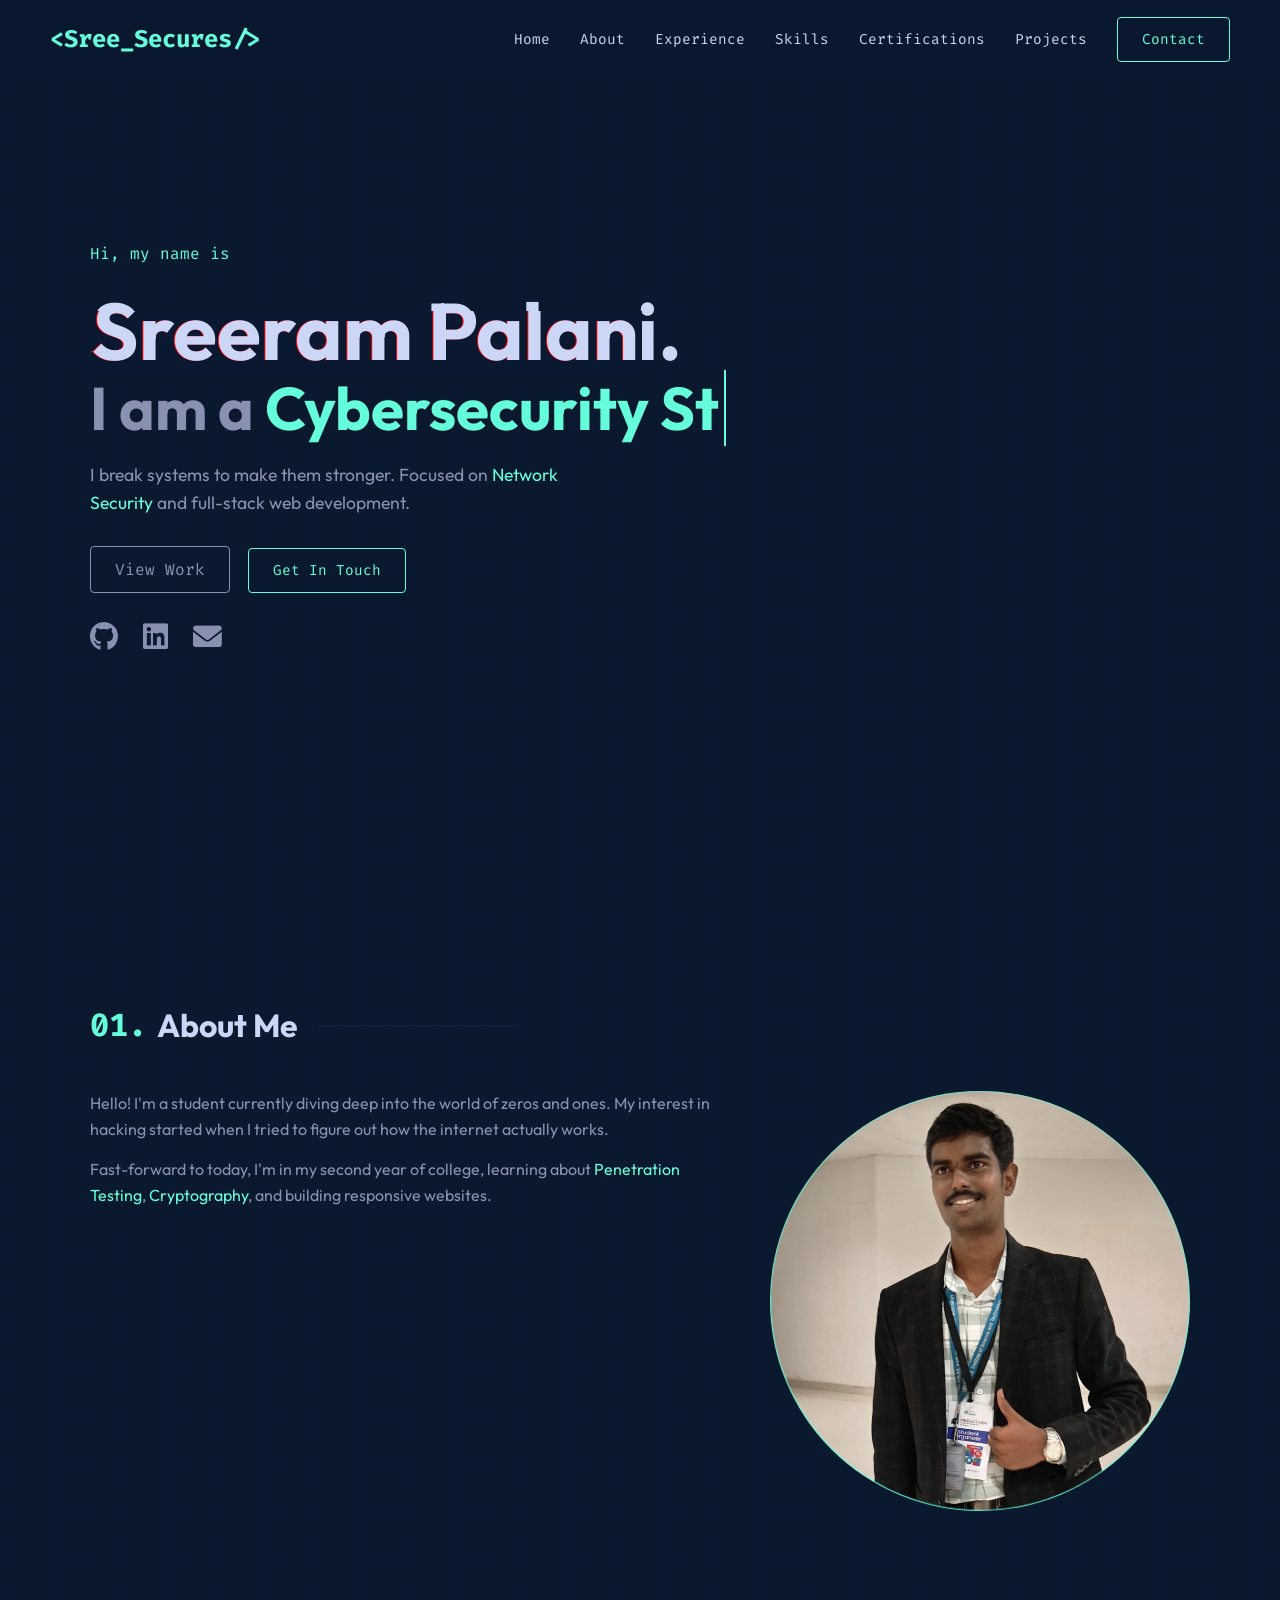
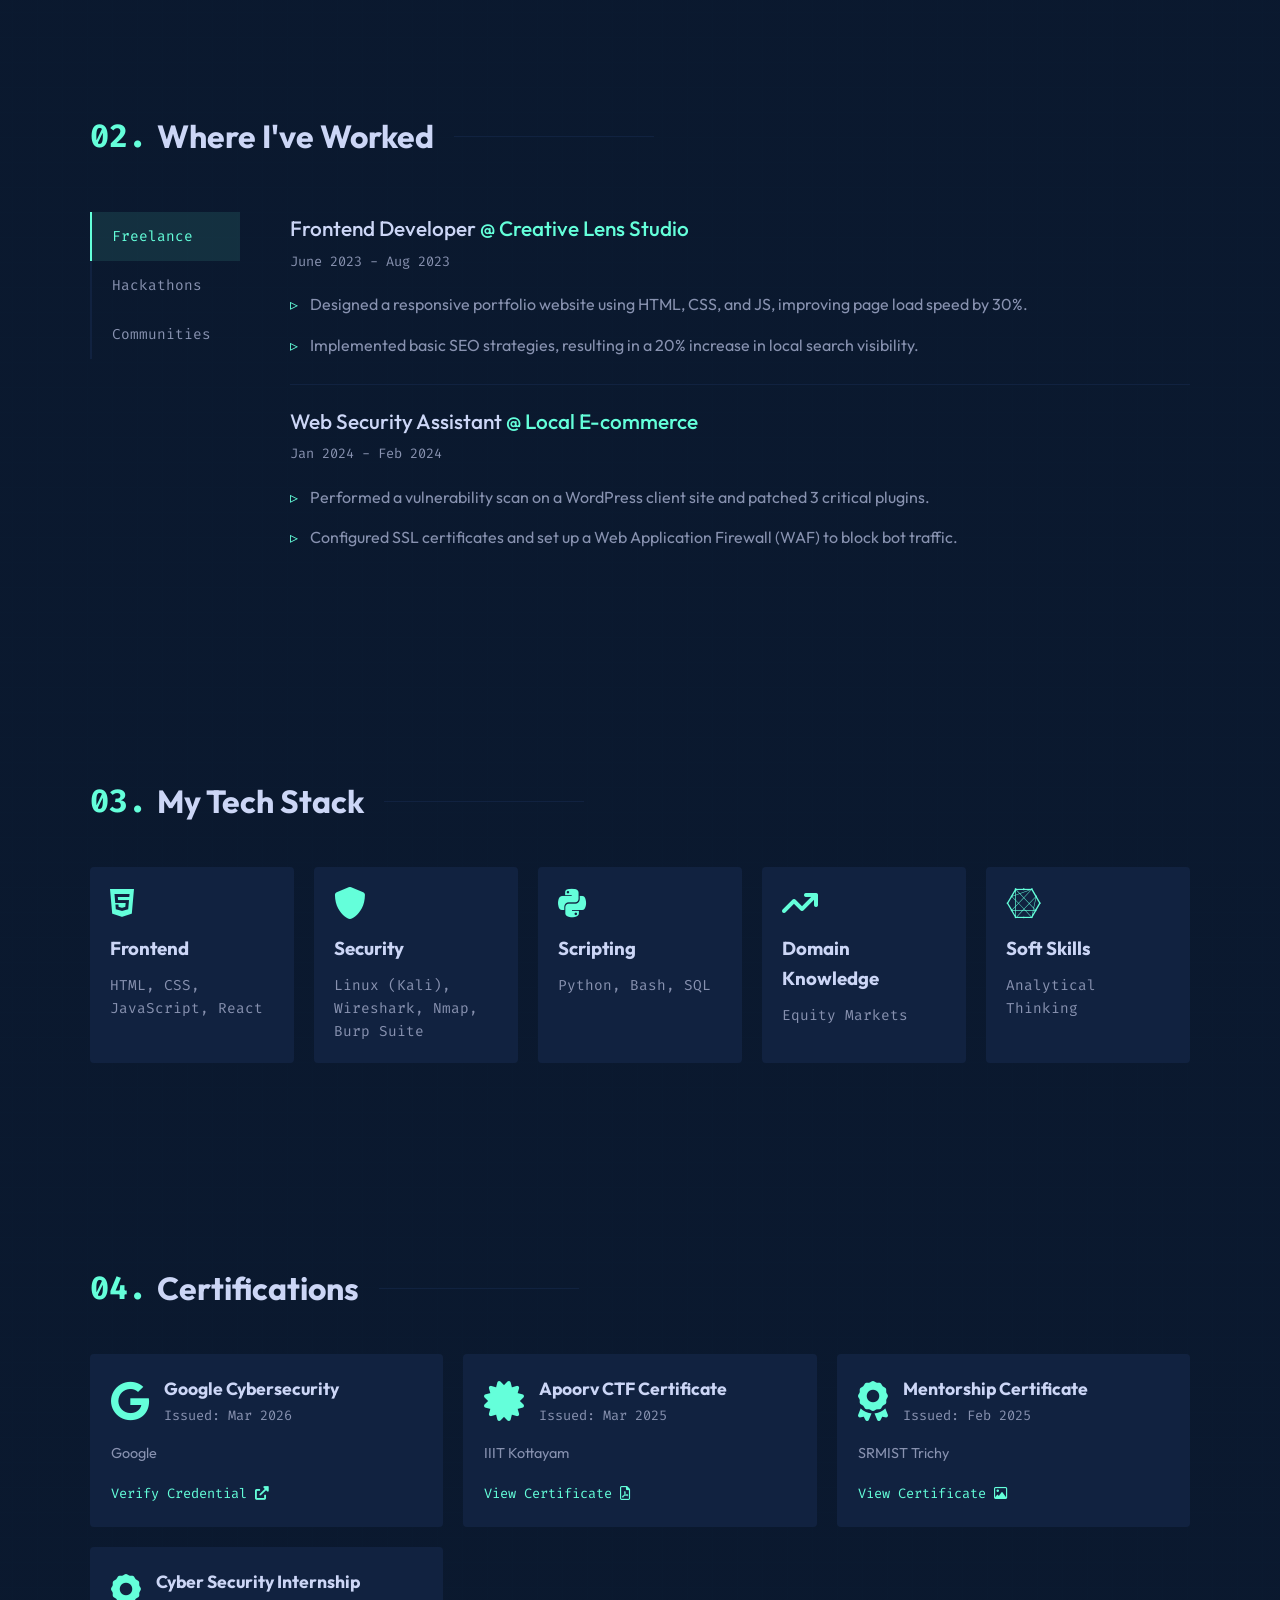
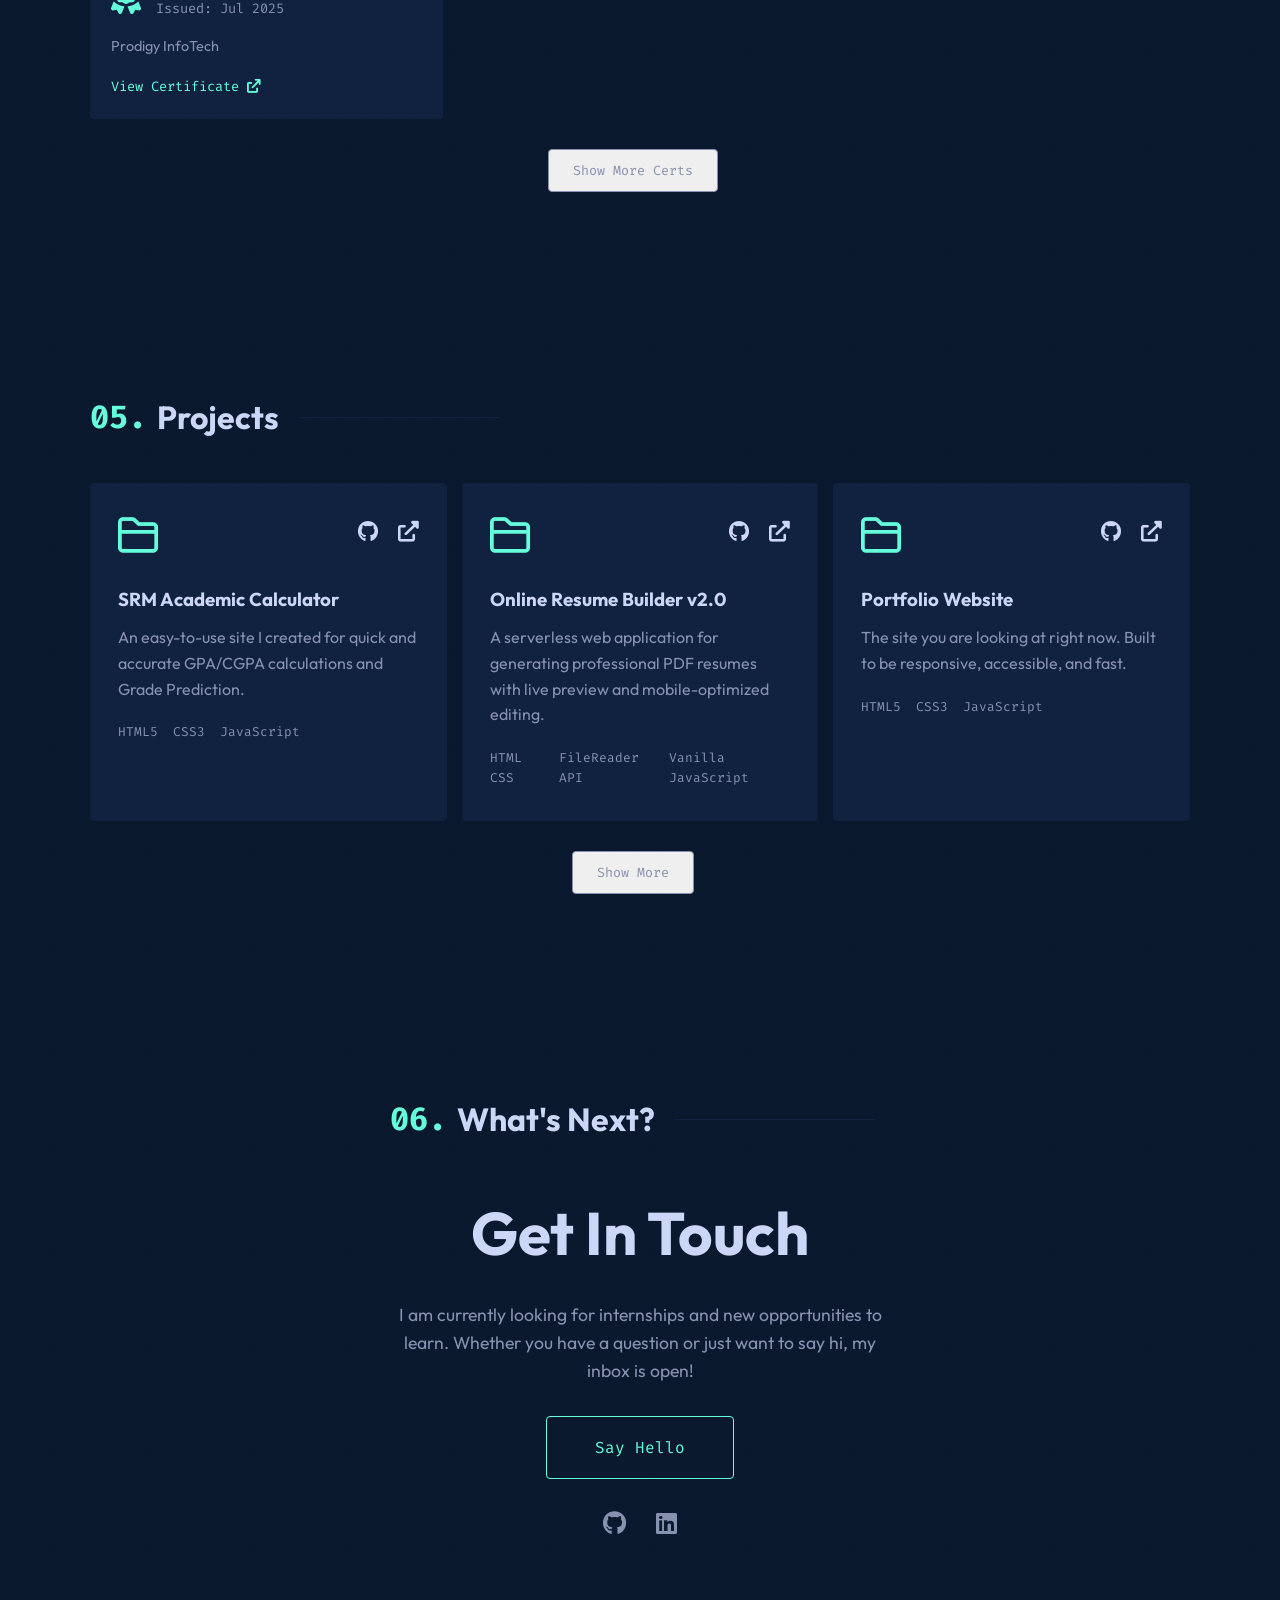
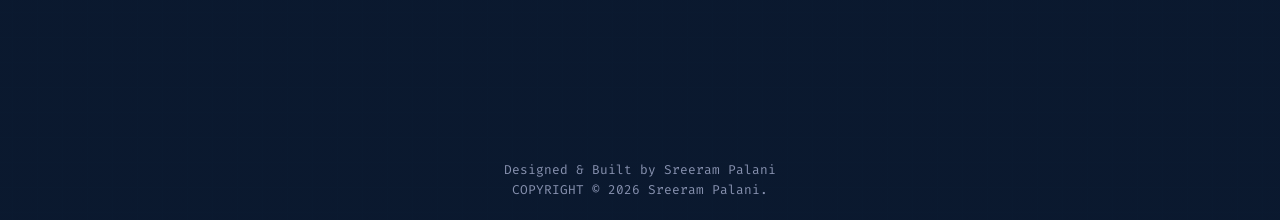
==== commit bceb3daf: "Implement code changes to enhance functionality and improve performance" ====
--- a/index.html
+++ b/index.html
@@ -228,7 +228,7 @@
             </div>
             <div class="cert-body">
                 <p class="cert-issuer">SRMIST Trichy</p>
-                <a href="Assets/certificates/Mentorship Certificate.jpg" target="_blank" rel="noopener noreferrer" class="cert-link">
+                <a href="Assets/certificates/Mentorship Certificate.webp" target="_blank" rel="noopener noreferrer" class="cert-link">
                     View Certificate <i class="far fa-image"></i>
                 </a>
             </div>
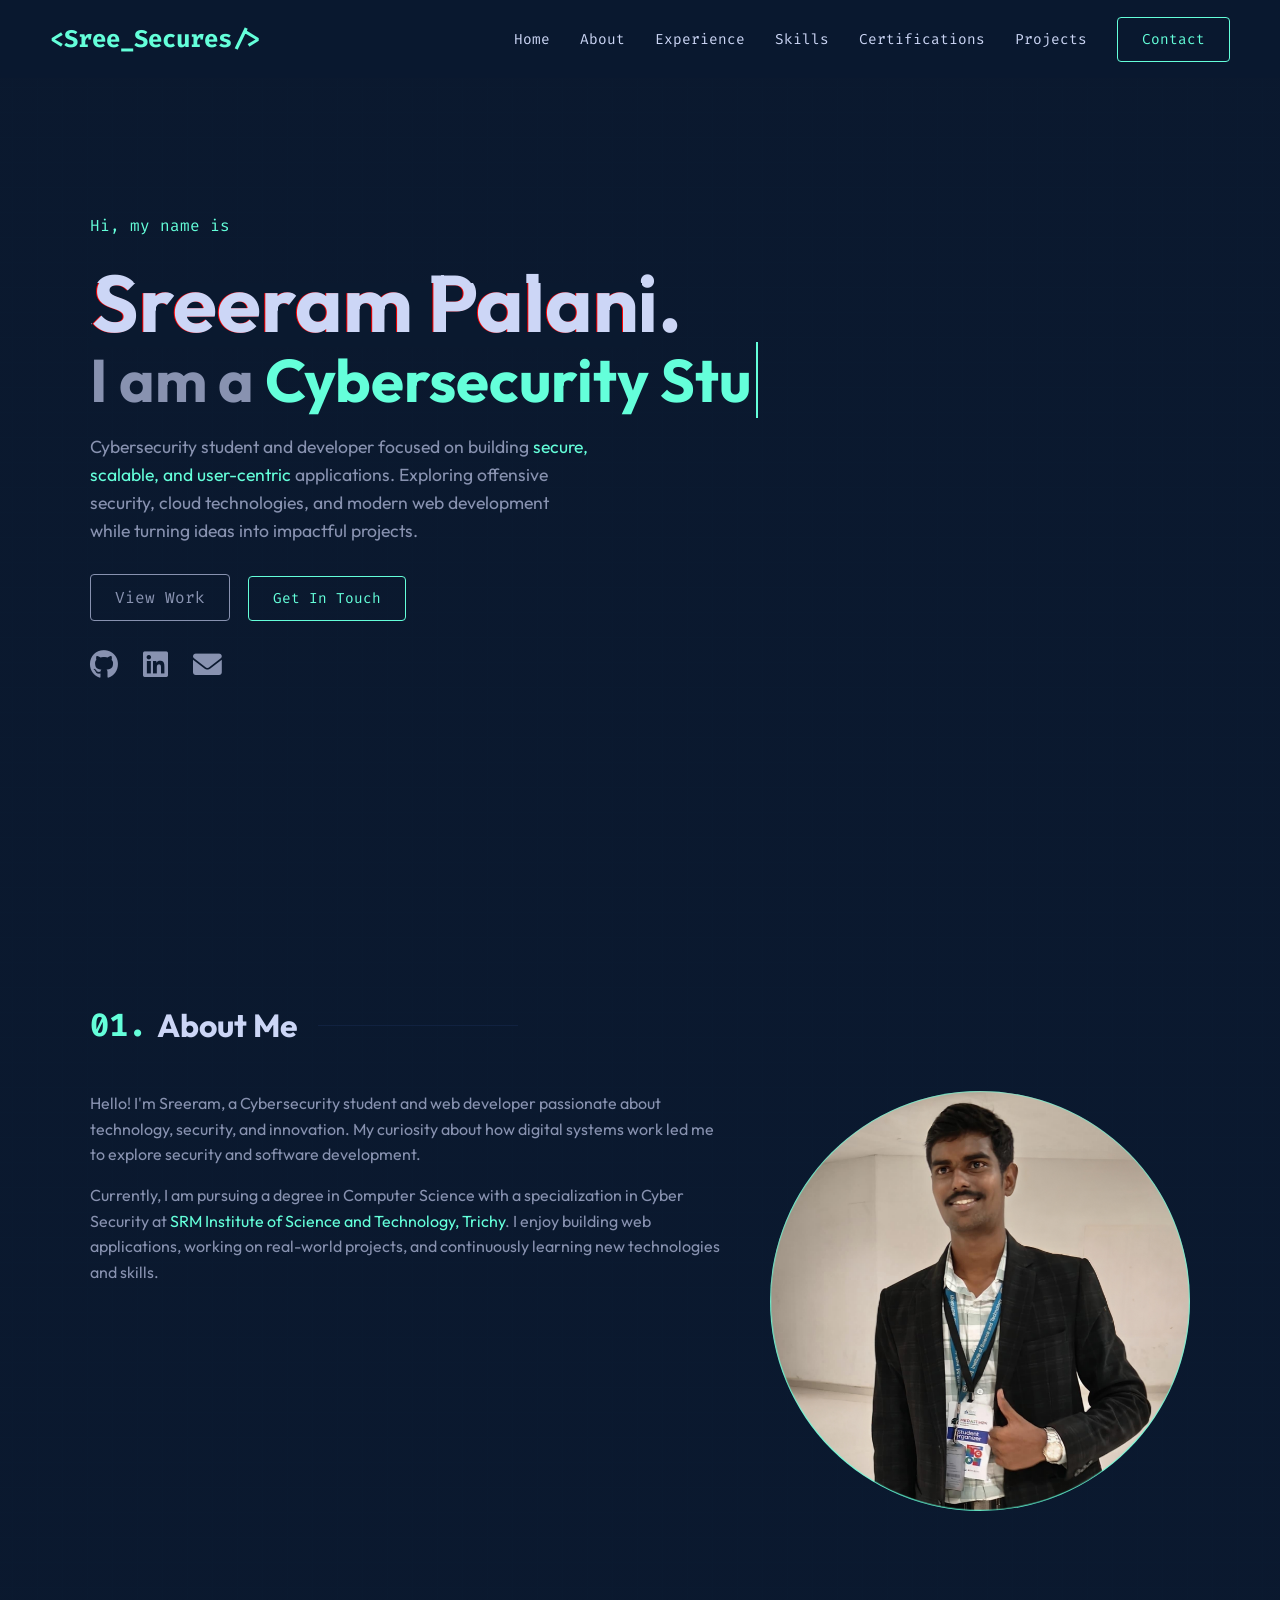
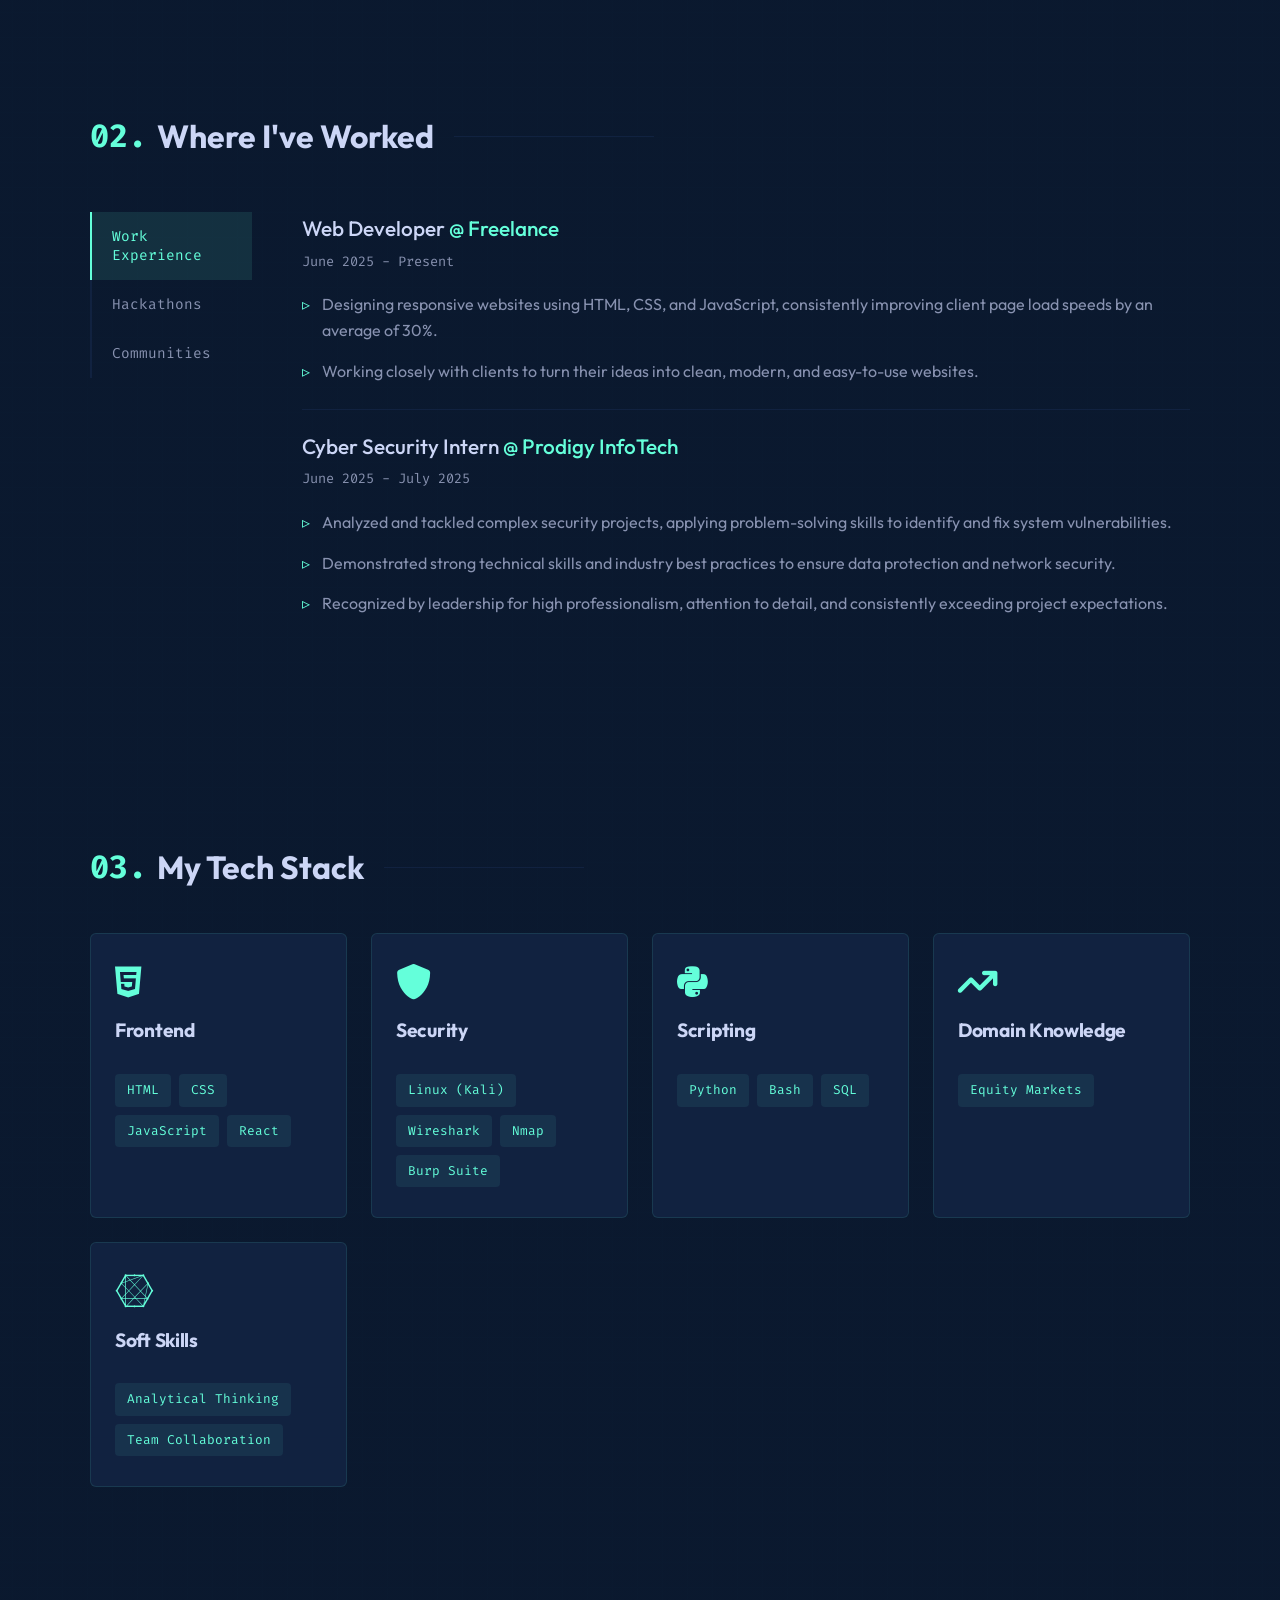
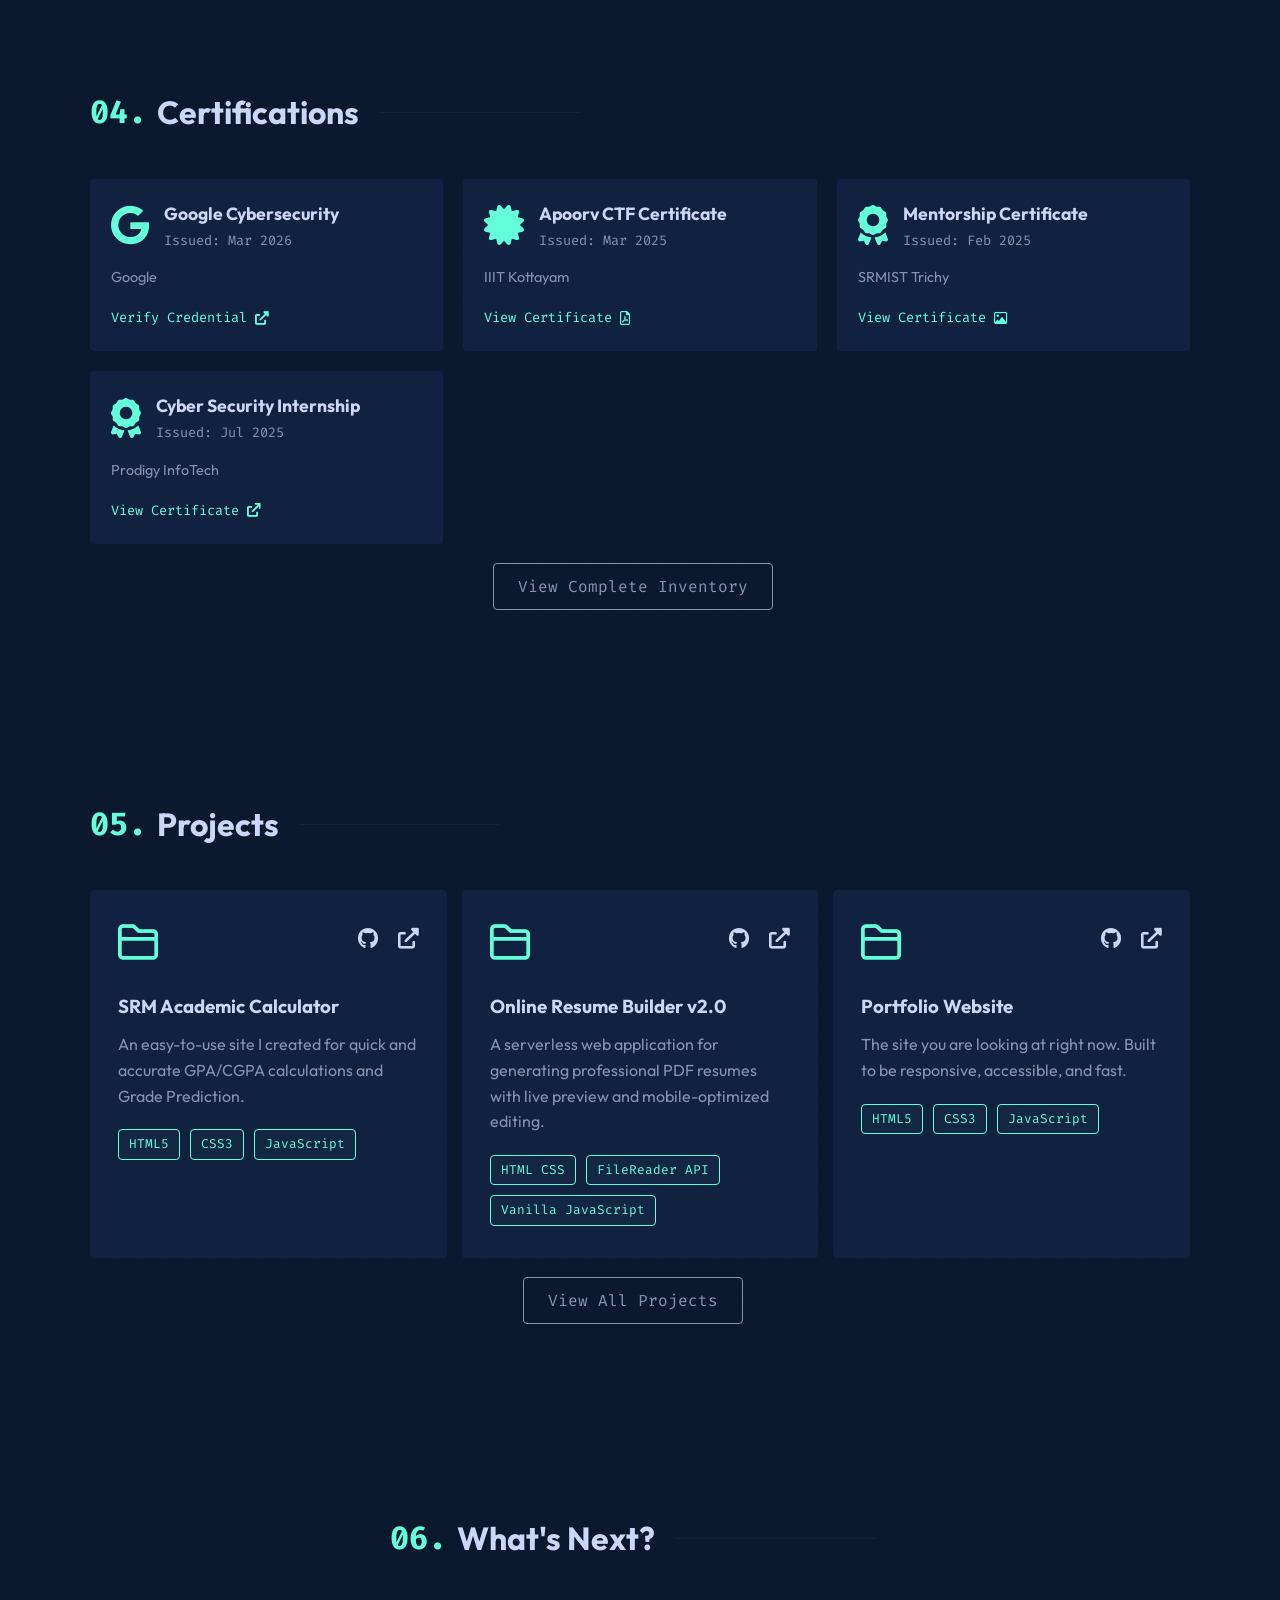
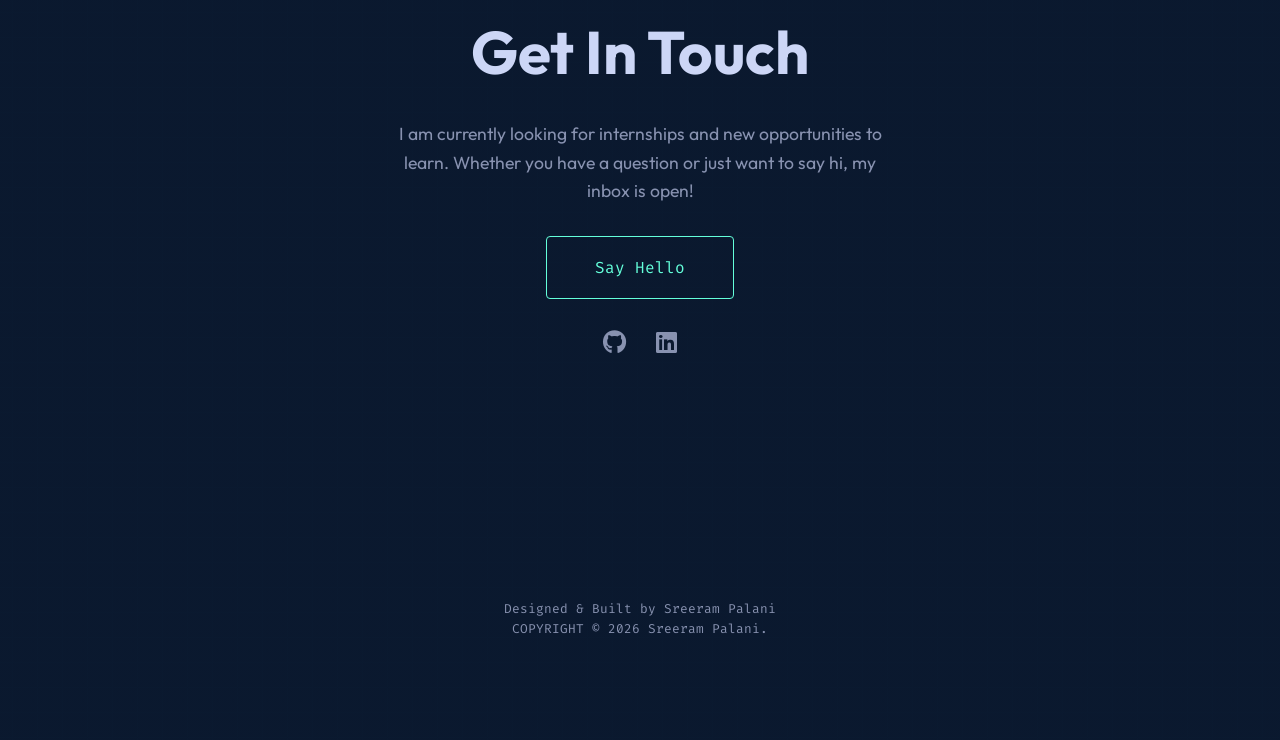
==== commit 3fabeef7: "Enhanced v2.0.0" ====
--- a/index.html
+++ b/index.html
@@ -5,11 +5,20 @@
     <meta charset="UTF-8">
     <meta name="viewport" content="width=device-width, initial-scale=1.0">
     <title>Sreeram Portfolio | CyberSec Student</title>
+    <meta name="description"
+          content="Sreeram Palani is a cybersecurity student, web developer, and aspiring security professional specializing in cybersecurity, web development, and secure applications.">
+    <meta name="keywords"
+          content="Sreeram Palani, Cybersecurity Student, Web Developer, Ethical Hacking, SRM Trichy, Portfolio">
+    <meta name="author" content="Sreeram Palani">      
     <link rel="preconnect" href="https://fonts.googleapis.com">
     <link rel="preconnect" href="https://fonts.gstatic.com" crossorigin>
     <link href="https://fonts.googleapis.com/css2?family=Fira+Code:wght@300;400;600&family=Outfit:wght@300;400;700&display=swap" rel="stylesheet">
     <link rel="stylesheet" href="https://cdnjs.cloudflare.com/ajax/libs/font-awesome/6.0.0/css/all.min.css">
     <link rel="stylesheet" href="style.css">
+    <link rel="apple-touch-icon" sizes="180x180" href="Assets/fevicons/apple-touch-icon.png">
+    <link rel="icon" type="image/png" sizes="32x32" href="Assets/fevicons/favicon-32x32.png">
+    <link rel="icon" type="image/png" sizes="16x16" href="Assets/fevicons/favicon-16x16.png">
+<link rel="manifest" href="Assets/fevicons/site.webmanifest">
 </head>
 <body>
 
@@ -37,7 +46,7 @@
             <h2>I am a <span class="typewriter"></span></h2>
             
             <p class="bio-text">
-                I break systems to make them stronger. Focused on <span class="highlight">Network Security</span> and full-stack web development.
+                 Cybersecurity student and developer focused on building <span class="highlight">secure, scalable, and user-centric</span> applications. Exploring offensive security, cloud technologies, and modern web development while turning ideas into impactful projects.
             </p>
             <div class="hero-btns">
                 <a href="#projects" class="btn-outline">View Work</a>
@@ -60,12 +69,12 @@
         <h2 class="section-title"><span class="number">01.</span> About Me</h2>
         <div class="about-content">
             <div class="about-text">
-                <p>Hello! I'm a student currently diving deep into the world of zeros and ones. My interest in hacking started when I tried to figure out how the internet actually works.</p>
-                <p>Fast-forward to today, I'm in my second year of college, learning about <span class="highlight">Penetration Testing</span>, <span class="highlight">Cryptography</span>, and building responsive websites.</p>
+                <p>Hello! I'm Sreeram, a Cybersecurity student and web developer passionate about technology, security, and innovation. My curiosity about how digital systems work led me to explore security and software development.</p>
+                <p>Currently, I am pursuing a degree in Computer Science with a specialization in Cyber Security at <span class="highlight">SRM Institute of Science and Technology, Trichy</span>. I enjoy building web applications, working on real-world projects, and continuously learning new technologies and skills.</p>
             </div>
             <div class="about-img">
                 <div class="img-wrapper">
-                     <img src="Assets/Profile Photo/sreeram.png" alt="Profile Picture">
+                     <img src="Assets/Profile Photo/sreeram.png" alt="Sreeram Palani">
                 </div>
             </div>
         </div>
@@ -75,7 +84,7 @@
         <h2 class="section-title"><span class="number">02.</span> Where I've Worked</h2>
     <div class="experience-container">
     <div class="exp-tabs">
-        <button class="tab-btn active" data-target="#exp-work">Freelance</button>
+        <button class="tab-btn active" data-target="#exp-work">Work Experience</button>
         <button class="tab-btn" data-target="#exp-hack">Hackathons</button> 
         <button class="tab-btn" data-target="#exp-club">Communities</button>
     </div>
@@ -84,66 +93,114 @@
         <div id="exp-work" class="exp-panel active">
     
     <div class="exp-item">
-        <h3>Frontend Developer <span class="highlight">@ Creative Lens Studio</span></h3>
-        <p class="exp-date">June 2023 - Aug 2023</p>
+        <h3>Web Developer <span class="highlight">@ Freelance</span></h3>
+        <p class="exp-date">June 2025 - Present</p>
         <ul>
-            <li>Designed a responsive portfolio website using HTML, CSS, and JS, improving page load speed by 30%.</li>
-            <li>Implemented basic SEO strategies, resulting in a 20% increase in local search visibility.</li>
+            <li>Designing responsive websites using HTML, CSS, and JavaScript, consistently improving client page load speeds by an average of 30%.</li>
+            <li>Working closely with clients to turn their ideas into clean, modern, and easy-to-use websites.</li>
         </ul>
     </div>
 
     <hr class="exp-divider">
-
-    <div class="exp-item">
-        <h3>Web Security Assistant <span class="highlight">@ Local E-commerce</span></h3>
-        <p class="exp-date">Jan 2024 - Feb 2024</p>
-        <ul>
-            <li>Performed a vulnerability scan on a WordPress client site and patched 3 critical plugins.</li>
-            <li>Configured SSL certificates and set up a Web Application Firewall (WAF) to block bot traffic.</li>
-        </ul>
-    </div>
-
+    <div class="exp-item">
+    <h3>Cyber Security Intern <span class="highlight">@ Prodigy InfoTech</span></h3>
+    <p class="exp-date">June 2025 - July 2025</p>
+    <ul>
+        <li>Analyzed and tackled complex security projects, applying problem-solving skills to identify and fix system vulnerabilities.</li>
+        <li>Demonstrated strong technical skills and industry best practices to ensure data protection and network security.</li>
+        <li>Recognized by leadership for high professionalism, attention to detail, and consistently exceeding project expectations.</li>
+    </ul>
+</div>
 </div>
         
         <div id="exp-hack" class="exp-panel">
-            
-            <div class="exp-item">
-                <h3>Winner <span class="highlight">@ National Cyber Hackathon</span></h3>
-                <p class="exp-date">Nov 2023</p>
+
+ <div class="exp-item">
+    <h3>Hackathon Participant <span class="highlight">@ Electrothon 2026</span></h3>
+    <p class="exp-date">March 2026</p>
+    <ul>
+        <li><strong>Project:</strong> AI-Based Driver Drowsiness Detection & Alert System (Team: Quad Core)</li>
+        <li>Developed a real-time computer vision application that monitors eye movements and triggers instant in-vehicle warnings.</li>
+        <li>Connected alerting systems via Twilio and SMTP to push automated emergency notifications with location data.</li>
+        <li><strong>Tech Stack:</strong> Python, OpenCV, Haar Cascades, Twilio API, SMTP</li>
+    </ul>
+</div>
+
+            <hr class="exp-divider"> <div class="exp-item">
+                <h3>Participant <span class="highlight">@ National Level Hackathon "TechVerse-2026"</span></h3>
+                <p class="exp-date">February 2026</p>
                 <ul>
-                    <li>Developed a Python script to automate packet analysis.</li>
-                    <li>Placed in the Top 10 out of 50 teams.</li>
-                </ul>
-            </div>
-
+        <li>Collaborated in a team to design, build, and deploy a functional software prototype under strict time constraints.</li>
+        <li>Developed core application logic and handled integration between front-end elements and data sources.</li>
+        <li>Conducted rapid debugging, code testing, and performance optimization for the final evaluation rounds.</li>
+        <li>Presented the system architecture, design workflows, and final project demo to a panel of expert judges.</li>
+                </ul>
+            </div>
             <hr class="exp-divider"> <div class="exp-item">
-                <h3>Runner Up <span class="highlight">@ HackTheBox Uni CTF</span></h3>
-                <p class="exp-date">Aug 2023</p>
-                <ul>
-                    <li>Solved 15/20 challenges in the Forensics category.</li>
-                </ul>
-            </div>
-
-        </div>
-        <div id="exp-club" class="exp-panel">
-    
-    <div class="exp-item">
-        <h3>Security Analyst Lead <span class="highlight">@ College CyberSec Club</span></h3>
-        <p class="exp-date">Jan 2024 - Present</p>
+    <h3>Competitor <span class="highlight">@ Apoorv CTF 2025</span></h3>
+    <p class="exp-date">March 2025</p>
+    <ul>
+        <li>Competed under the handle <strong>hack_sree</strong> with team <strong>CyberAnzen</strong> in a global jeopardy-style CTF challenge.</li>
+        <li>Analyzed and solved technical challenges across core defensive and offensive security categories.</li>
+        <li>Engaged with simulated industry threat scenarios backed by prominent security firms including OffSec and LetsDefend.</li>
+    </ul>
+    </div>           
+
+        </div>
+    <div id="exp-club" class="exp-panel">
+
+    <div class="exp-item">
+    <h3>Student Organizer <span class="highlight">@ MedAiThon 2025</span></h3>
+    <p class="exp-date">Oct 2025</p>
+    <ul>
+        <li>Served as a core student organizer for a 50-hour national healthcare and medical technology hackathon.</li>
+        <li>Managed operational logistics, coordinated event workflows, and assisted participating teams during the marathon build phases.</li>
+        <li>Collaborated with institutional leads to foster student innovation at the intersection of AI and medical engineering.</li>
+    </ul>
+    </div>
+            
+            <hr class="exp-divider">
+
+    <div class="exp-item">
+        <h3>Social Media Manager & Core Team Member <span class="highlight">@ CyberAnzen Club, SRMIST Trichy</span></h3>
+        <p class="exp-date">Feb 2025 - Apr 2026</p>
         <ul>
-            <li>Leading a team of 10 students in weekly Capture The Flag (CTF) simulations using HackTheBox.</li>
-            <li>Managed the club's internal network setup (Linux/Kali), ensuring secure communication channels for competitions.</li>
+            <li>Co-organize campus cybersecurity workshops, awareness drives, and hands-on CTF training tracks.</li>
+            <li>Manage the club's digital branding and social media, designing content to boost event participation.</li>
+            <li>Handle event promotions and public relations to expand the club's reach across the campus ecosystem.</li>
         </ul>
     </div>
 
     <hr class="exp-divider">
 
     <div class="exp-item">
-        <h3>Workshop Instructor <span class="highlight">@ Campus Tech Fest</span></h3>
-        <p class="exp-date">Sept 2023</p>
+    <h3>Workshop Mentor <span class="highlight">@ Pre-Event Ideation & Development Workshop</span></h3>
+    <p class="exp-date">Feb 2025</p>
+    <ul>
+        <li>Provided direct technical mentorship and architectural guidance to teams developing prototype concepts.</li>
+        <li>Supported the successful execution of the intensive multi-day workshop under the Institution's Innovation Council (IIC).</li>
+        <li>Evaluated early-stage project ideas, helping students refine their software development pipelines and product logic.</li>
+    </ul>
+    </div>
+
+        <hr class="exp-divider">
+
+    <div class="exp-item">
+        <h3>Technical Team Member <span class="highlight">@ Rasrang'25</span></h3>
+        <p class="exp-date">Mar 2025</p>
         <ul>
-            <li>Organized and taught a workshop on "Intro to Linux & Bash Scripting" attended by 50+ students.</li>
-            <li>Created documentation and cheat sheets for students to learn command-line basics.</li>
+            <li>Assisted in building and launching the official event website to handle user traffic and information display.</li>
+            <li>Provided real-time technical support, troubleshooting hardware, software, and network issues during the festival events.</li>
+            <li>Maintained web infrastructure and resolved platform anomalies swiftly to ensure seamless user navigation.</li>
+        </ul>
+    </div>
+
+        <hr class="exp-divider">
+
+    <div class="exp-item">
+        <h3>Member<span class="highlight">@ Google Developers Group</span></h3>
+        <p class="exp-date">Jan 2025- Present</p>
+        <ul>
         </ul>
     </div>
 
@@ -153,35 +210,60 @@
 </div>
     </section>
 
-    <section id="skills" class="section">
+<section id="skills" class="section">
         <h2 class="section-title"><span class="number">03.</span> My Tech Stack</h2>
         <div class="skills-grid">
+            
             <div class="skill-card">
                 <i class="fab fa-html5"></i>
                 <h3>Frontend</h3>
-                <p>HTML, CSS, JavaScript, React</p>
-            </div>
+                <ul class="skills-box-list">
+                    <li>HTML</li>
+                    <li>CSS</li>
+                    <li>JavaScript</li>
+                    <li>React</li>
+                </ul>
+            </div>
+            
             <div class="skill-card">
                 <i class="fas fa-shield-alt"></i>
                 <h3>Security</h3>
-                <p>Linux (Kali), Wireshark, Nmap, Burp Suite</p>
-            </div>
+                <ul class="skills-box-list">
+                    <li>Linux (Kali)</li>
+                    <li>Wireshark</li>
+                    <li>Nmap</li>
+                    <li>Burp Suite</li>
+                </ul>
+            </div>
+            
             <div class="skill-card">
                 <i class="fab fa-python"></i>
                 <h3>Scripting</h3>
-                <p>Python, Bash, SQL</p>
-            </div>
+                <ul class="skills-box-list">
+                    <li>Python</li>
+                    <li>Bash</li>
+                    <li>SQL</li>
+                </ul>
+            </div>
+            
              <div class="skill-card">
                 <i class="fa-solid fa-arrow-trend-up"></i>                
                 <h3>Domain Knowledge</h3>
-                <p>Equity Markets</p>
-            </div>
+                <ul class="skills-box-list">
+                    <li>Equity Markets</li>
+                </ul>
+            </div>
+            
             <div class="skill-card">
                 <i class="fa-brands fa-connectdevelop"></i>
                 <h3>Soft Skills</h3>
-                <p>Analytical Thinking</p>
+                <ul class="skills-box-list">
+                    <li>Analytical Thinking</li> 
+                    <li>Team Collaboration</li>
+                </ul>
             </div>            
         </div>
+    </section>
     </section>
     <section id="certifications" class="section">
     <h2 class="section-title"><span class="number">04.</span> Certifications</h2>
@@ -334,7 +416,7 @@
     </div>
 
     <div style="text-align: center; margin-top: 30px;">
-        <button id="load-more-certs-btn" class="btn-outline">Show More Certs</button>
+        <a href="certifications.html" class="btn-outline">View Complete Inventory</a>
     </div>
 </section>
 
@@ -431,7 +513,7 @@
         </div>
 
         <div style="text-align: center; margin-top: 30px;">
-            <button id="load-more-btn" class="btn-outline">Show More</button>
+        <a href="projects.html" class="btn-outline">View All Projects</a>
         </div>
     </section>
 
@@ -455,5 +537,6 @@
     </footer>
 
     <script src="script.js"></script>
+</div>
 </body>
 </html>
--- a/style.css
+++ b/style.css
@@ -311,11 +311,21 @@
 
 .tech-list {
     display: flex;
-    gap: 15px;
+    flex-wrap: wrap; /* Allows elegant wrapping if a project has many technologies */
+    gap: 10px; /* Replaces old gap math with a clean, flexible layout grid padding */
     list-style: none;
     font-family: var(--font-mono);
     font-size: 0.8rem;
-    color: var(--text-secondary);
+    color: var(--accent); /* Shifts text color to your accent tone to catch the eye */
+}
+
+/* New box containers for each individual skill element inside your project grid */
+.tech-list li {
+    border: 1px solid var(--accent); /* Clear, sharp box boundary wrapper */
+    padding: 4px 10px;
+    border-radius: 4px;
+    background: rgba(100, 255, 218, 0.02); /* Very subtle layout tint fill */
+    white-space: nowrap; /* Keeps tools like 'FileReader API' cleanly inside one line box */
 }
 
 /* --- Contact & Footer --- */
@@ -730,3 +740,170 @@
     display: none;
     animation: fadeIn 0.5s ease-in-out; 
 }
+
+/* Recruiter Sticky Toolbar */
+.recruiter-bar {
+    position: fixed;
+    bottom: 20px;
+    left: 50%;
+    transform: translateX(-50%);
+    background: rgba(17, 34, 64, 0.9);
+    border: 1px solid var(--accent);
+    backdrop-filter: blur(8px);
+    padding: 12px 24px;
+    border-radius: 50px;
+    display: flex;
+    align-items: center;
+    gap: 30px;
+    z-index: 1000;
+    box-shadow: 0 10px 30px -10px rgba(0,0,0,0.5);
+}
+
+.recruiter-bar p {
+    font-family: var(--font-mono);
+    font-size: 0.85rem;
+    color: var(--text-primary);
+}
+
+.bar-actions {
+    display: flex;
+    gap: 12px;
+}
+
+.bar-btn {
+    padding: 6px 14px;
+    font-size: 0.8rem;
+    font-family: var(--font-mono);
+    border-radius: 20px;
+    text-decoration: none;
+    font-weight: bold;
+}
+
+.bar-btn.contact {
+    background: var(--accent);
+    color: var(--bg-color);
+}
+.bar-btn.contact:hover {
+    background: #fff;
+    color: var(--bg-color);
+}
+
+.bar-btn.resume {
+    border: 1px solid var(--text-secondary);
+    color: var(--text-secondary);
+}
+.bar-btn.resume:hover {
+    border-color: var(--accent);
+    color: var(--accent);
+}
+
+/* Hide on mobile screen profiles to preserve screen canvas space */
+@media (max-width: 768px) {
+    .recruiter-bar {
+        display: none;
+    }
+}
+/* --- Fix Footer Overlap Bug on Main Page --- */
+footer {
+    /* Existing parameters kept */
+    text-align: center;
+    color: var(--text-secondary);
+    font-family: var(--font-mono);
+    font-size: 0.8rem;
+    
+    /* NEW: Pushes the text up so it sits cleanly above the sticky bar */
+    padding: 40px 20px 100px 20px; 
+}
+
+/* Ensure smooth integration if you use a sticky hotbar on the index page */
+@media (max-width: 768px) {
+    footer {
+        /* If the recruiter bar hides on mobile, reset padding to look snug */
+        padding: 30px 20px;
+    }
+}
+.skill-card {
+    background: var(--light-bg);
+    padding: 20px;
+    border-radius: 4px;
+    border: 1px solid rgba(100, 255, 218, 0.1); /* Subtle, sleek boundary outline */
+    transition: transform 0.3s, border-color 0.3s, box-shadow 0.3s;
+}
+
+.skill-card:hover {
+    transform: translateY(-5px);
+    border-color: var(--accent); /* Lights up with your Neon Cyan on hover */
+    box-shadow: 0 8px 20px -12px rgba(100, 255, 218, 0.2);
+}
+/* --- Core Tech Stack Box Containers --- */
+.skills-box-list {
+    display: flex;
+    flex-wrap: wrap;
+    gap: 8px;
+    list-style: none;
+    margin-top: 12px;
+    padding: 0;
+}
+
+.skills-box-list li {
+    font-family: var(--font-mono);
+    font-size: 0.8rem;
+    color: var(--accent); /* Keep the text neon cyan */
+    border: none; /* Remove the outline completely */
+    padding: 6px 12px;
+    border-radius: 4px;
+    background: rgba(100, 255, 218, 0.07); /* Slightly stronger background tint */
+}
+
+/* Faintly illuminate the box background when hovering over the card */
+.skill-card:hover .skills-box-list li {
+    background: rgba(100, 255, 218, 0.05);
+}
+.skill-card {
+    /* Your existing CSS properties */
+    display: flex;
+    flex-direction: column;
+}
+/* --- Optimized Grid Layout Engine --- */
+.skills-grid {
+    display: grid;
+    /* Automatically handles rows and wraps cleanly on mobile screens */
+    grid-template-columns: repeat(auto-fit, minmax(min(100%, 220px), 1fr));
+    gap: 24px; /* Gives the cards uniform breathing room between each other */
+    margin-top: 30px;
+}
+
+/* --- Premium Polished Skill Card --- */
+.skill-card {
+    background: var(--light-bg);
+    padding: 30px 24px; /* Increased interior spacing so content never feels squished */
+    border-radius: 6px; /* Slightly smoother corners */
+    border: 1px solid rgba(100, 255, 218, 0.1);
+    
+    /* Crucial Fix: Forces all cards in a row to maintain identical vertical heights */
+    display: flex;
+    flex-direction: column;
+    justify-content: flex-start;
+    
+    transition: transform 0.3s cubic-bezier(0.25, 0.8, 0.25, 1), border-color 0.3s ease, box-shadow 0.3s ease;
+}
+
+.skill-card:hover {
+    transform: translateY(-5px);
+    border-color: var(--accent);
+    box-shadow: 0 12px 30px -15px rgba(100, 255, 218, 0.15); /* Faint ambient neon glow underneath */
+}
+
+/* --- Layout Spacing for Icons and Titles --- */
+.skill-card i {
+    font-size: 2.2rem; /* Slightly larger, crisp icon scaling */
+    color: var(--accent);
+    margin-bottom: 16px; /* Uniform distance to the title below */
+}
+
+.skill-card h3 {
+    font-size: 1.2rem;
+    font-weight: 700;
+    margin-bottom: 16px; /* Equal spacing before the boxed lists begin */
+    letter-spacing: -0.3px;
+}
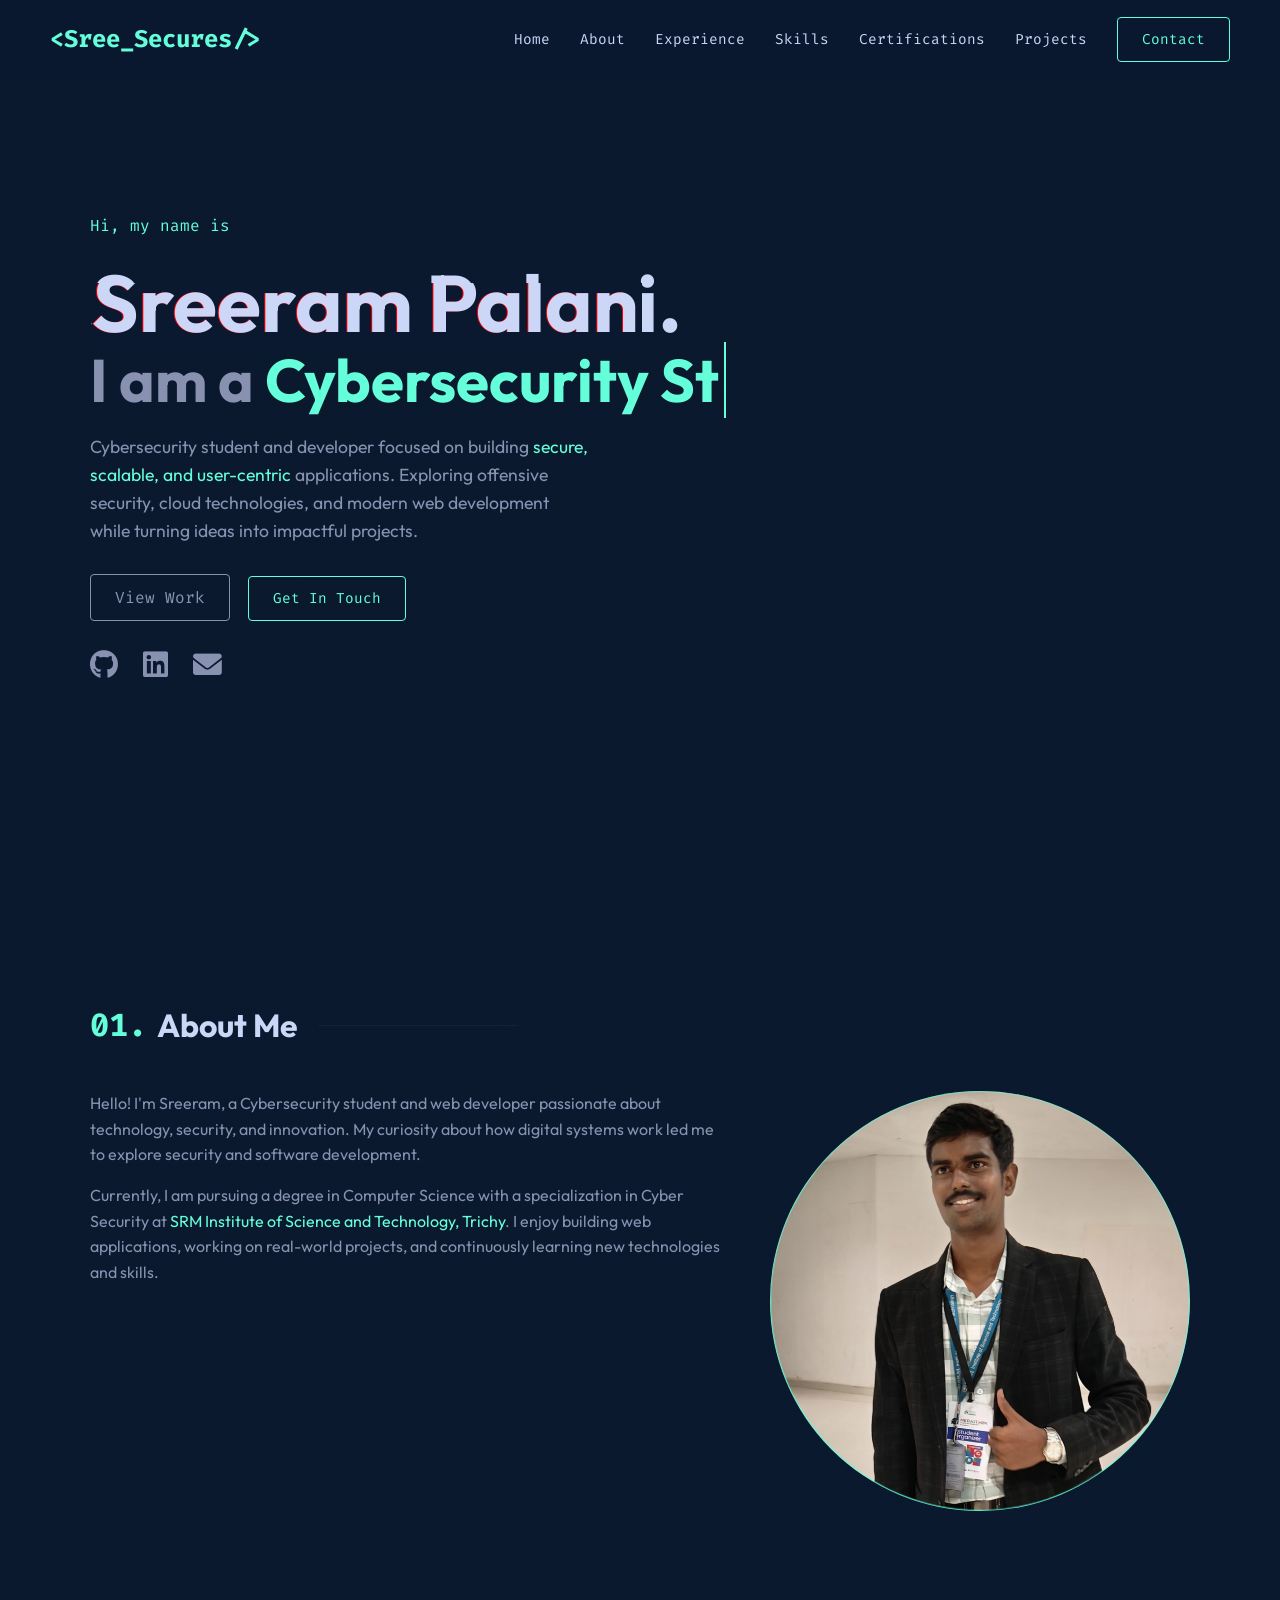
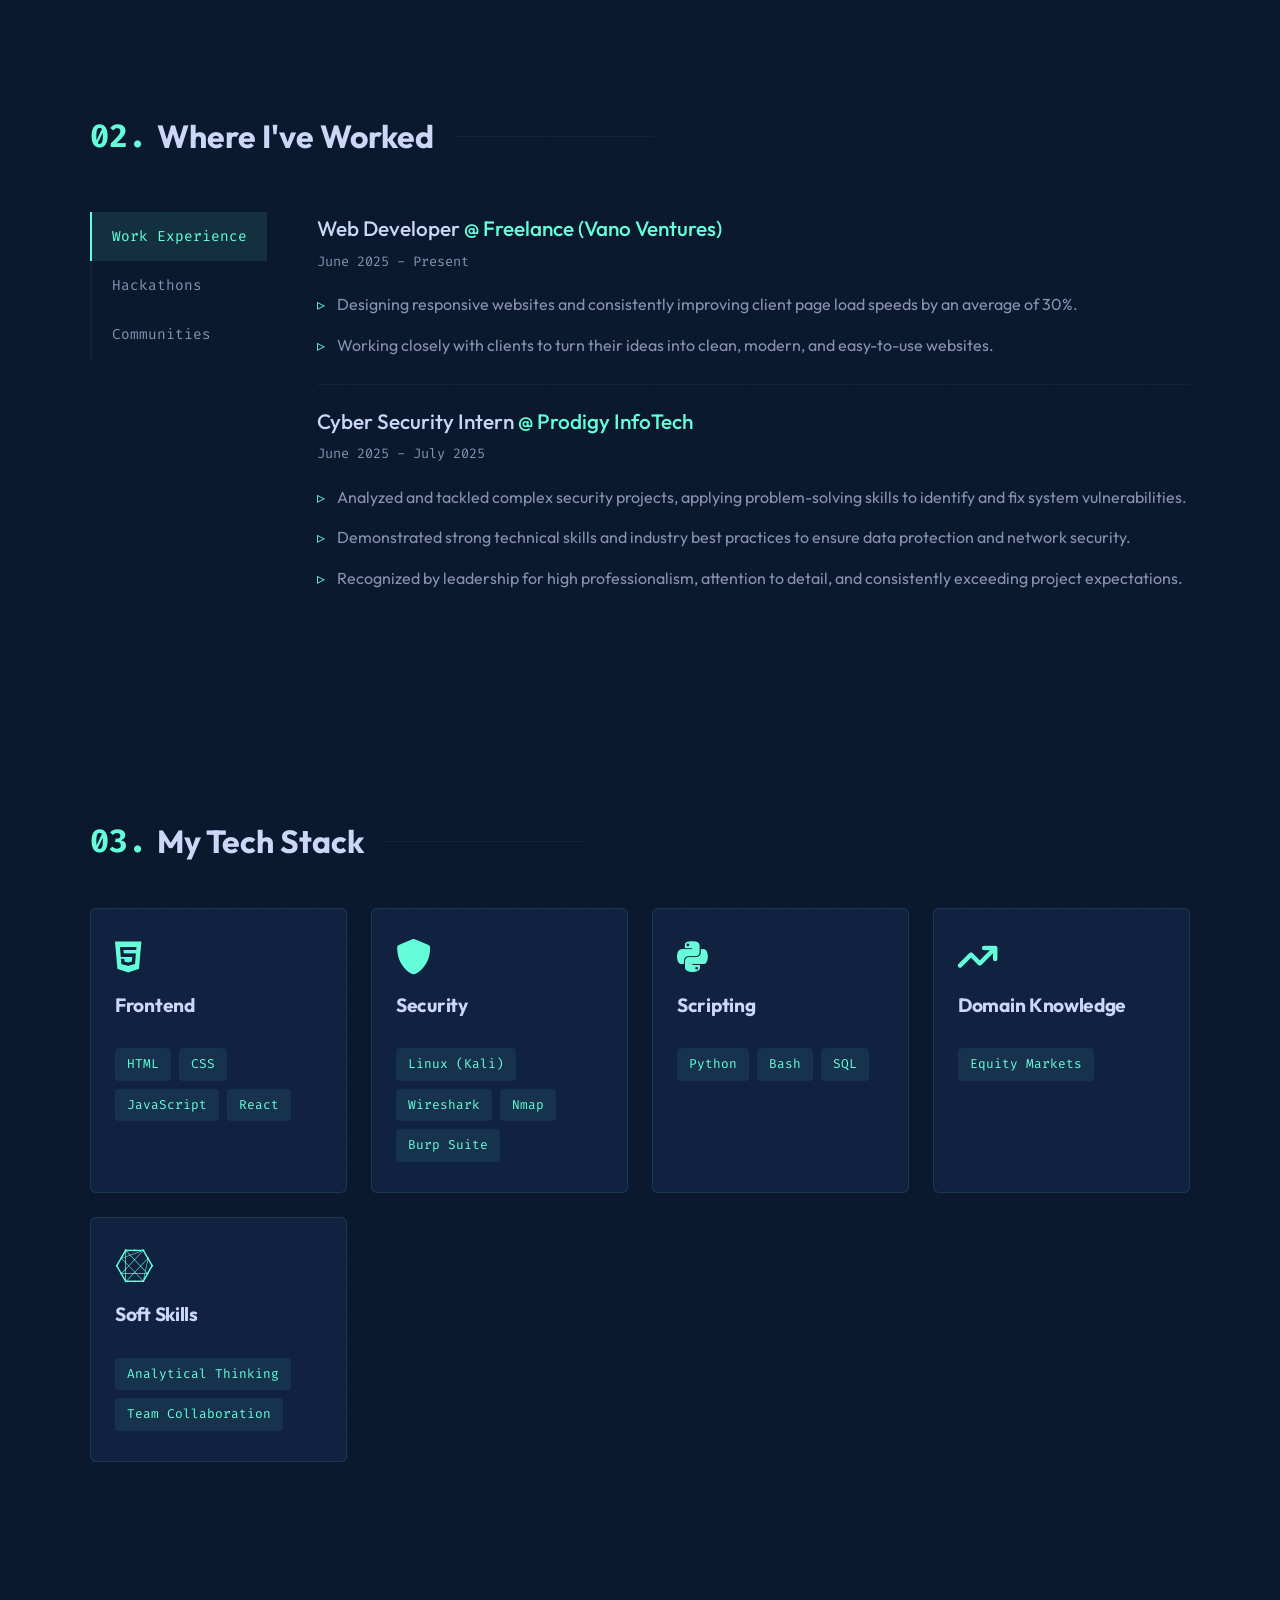
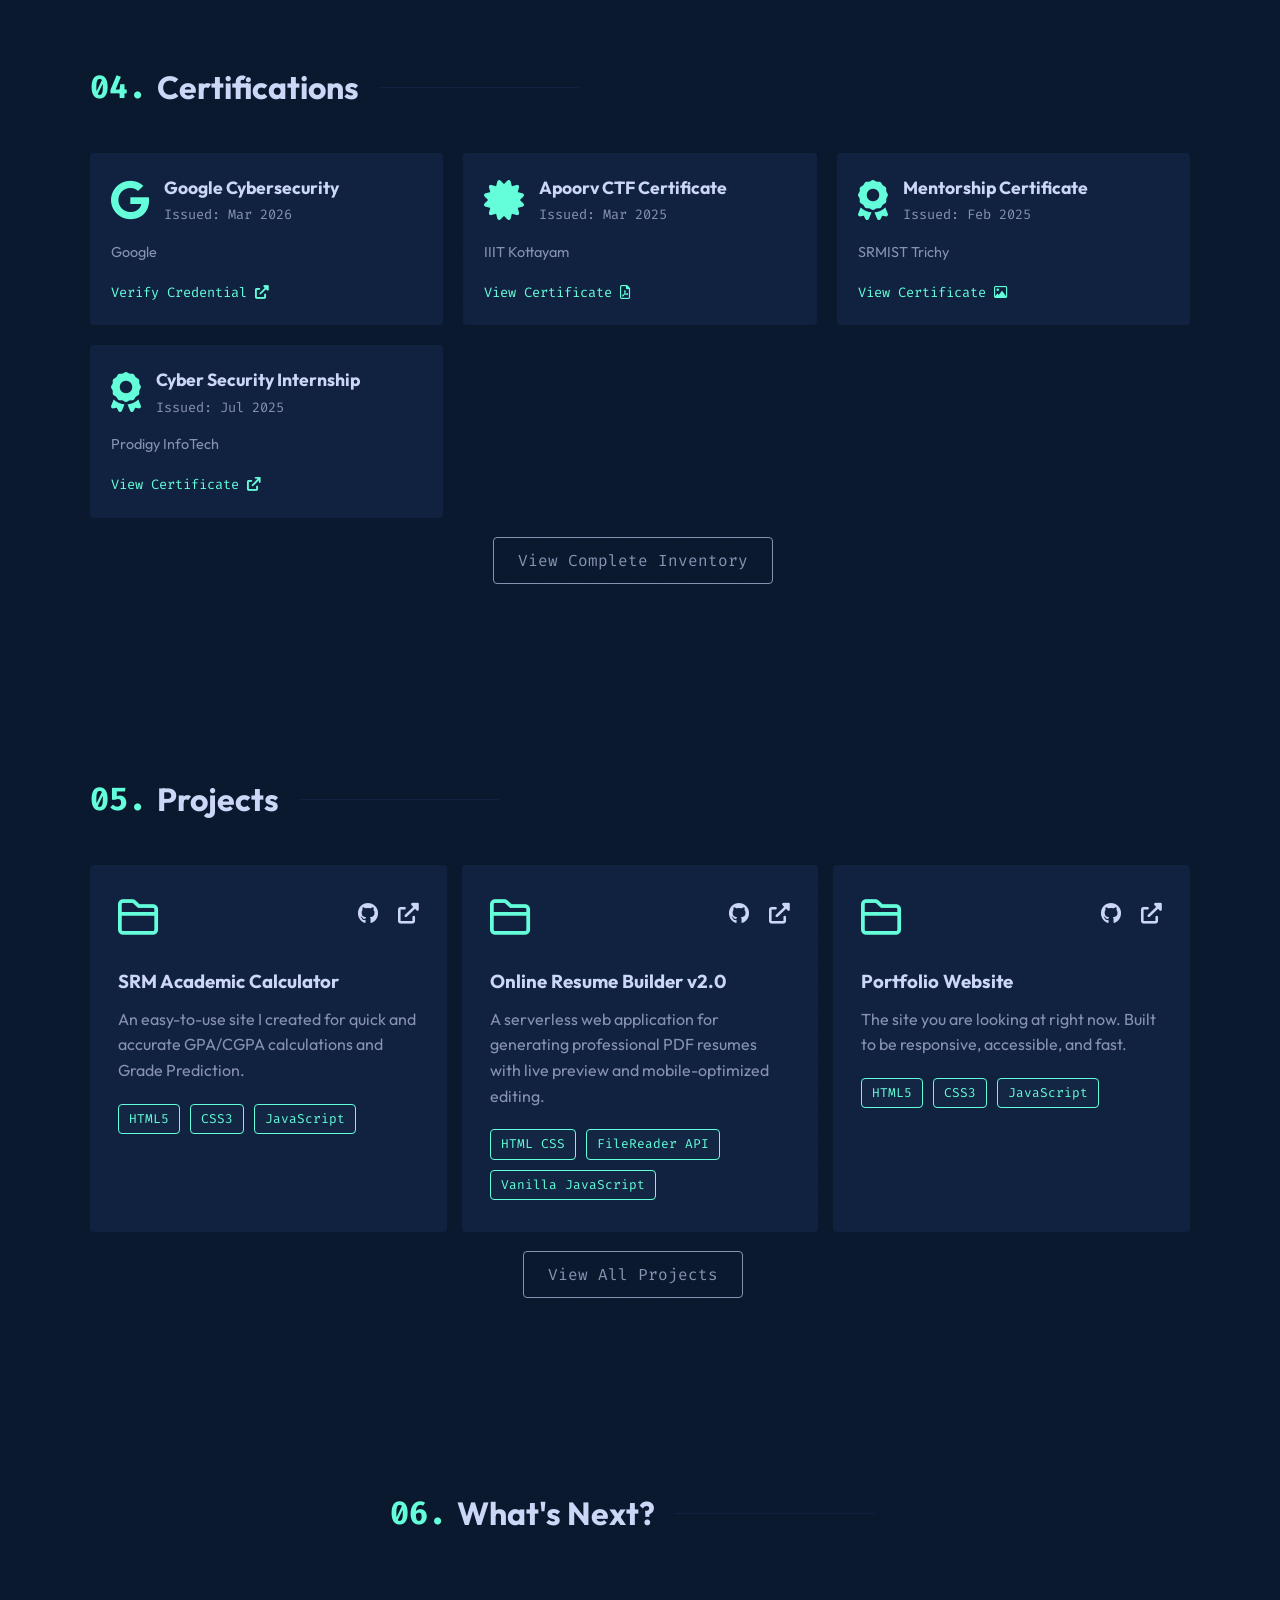
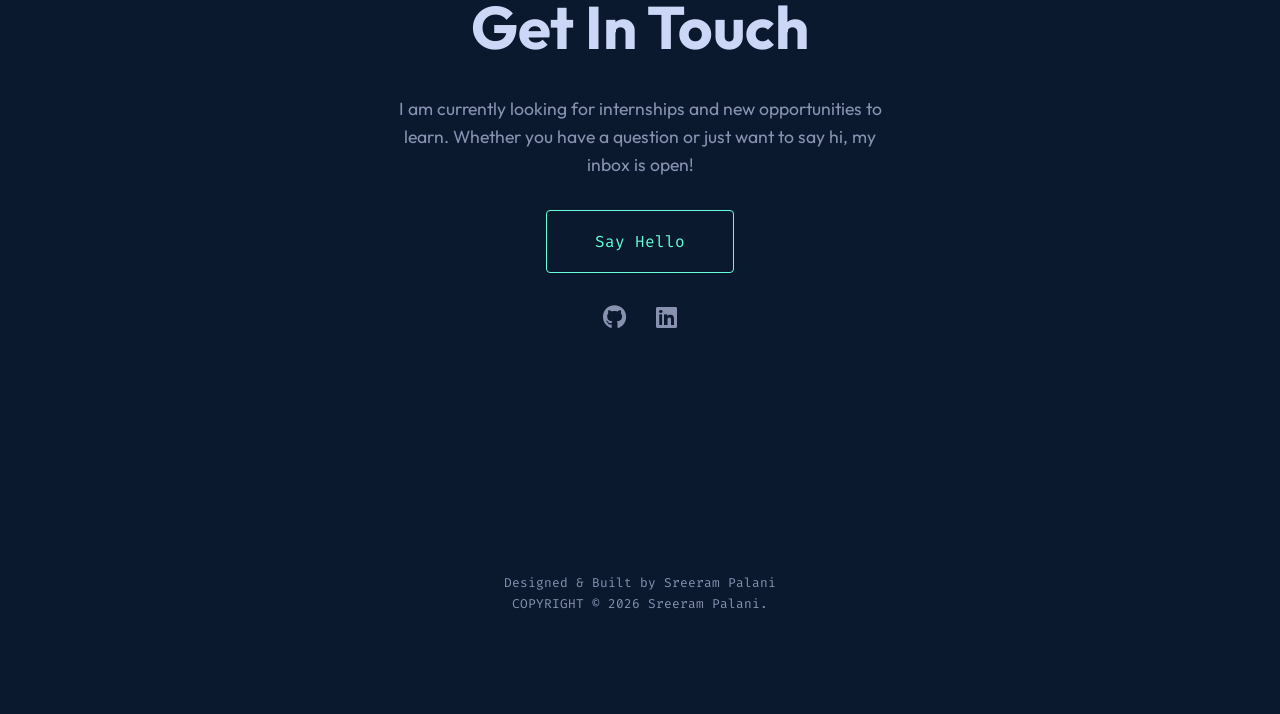
==== commit 3e5dfa9e: "Update freelance experience details in index.html" ====
--- a/index.html
+++ b/index.html
@@ -93,10 +93,10 @@
         <div id="exp-work" class="exp-panel active">
     
     <div class="exp-item">
-        <h3>Web Developer <span class="highlight">@ Freelance</span></h3>
+        <h3>Web Developer <span class="highlight">@ Freelance (Vano Ventures)</span></h3>
         <p class="exp-date">June 2025 - Present</p>
         <ul>
-            <li>Designing responsive websites using HTML, CSS, and JavaScript, consistently improving client page load speeds by an average of 30%.</li>
+            <li>Designing responsive websites and consistently improving client page load speeds by an average of 30%.</li>
             <li>Working closely with clients to turn their ideas into clean, modern, and easy-to-use websites.</li>
         </ul>
     </div>
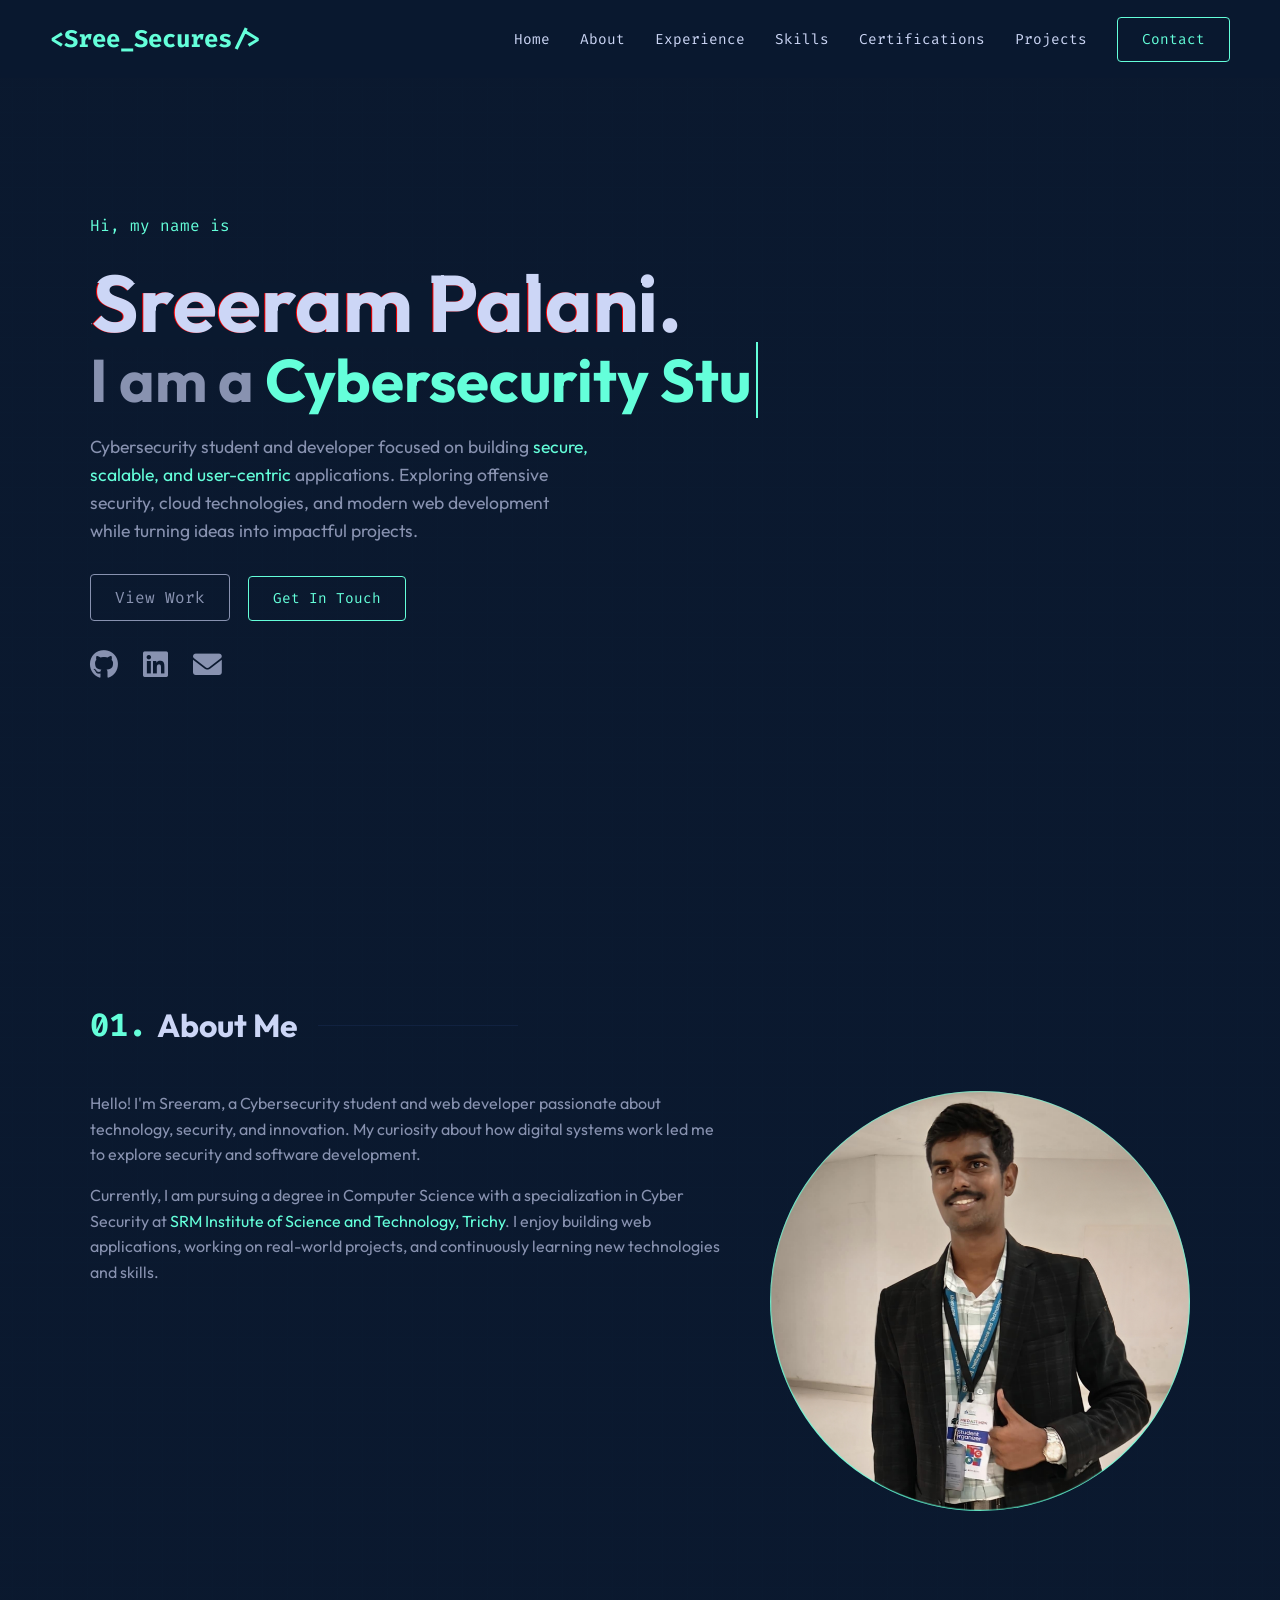
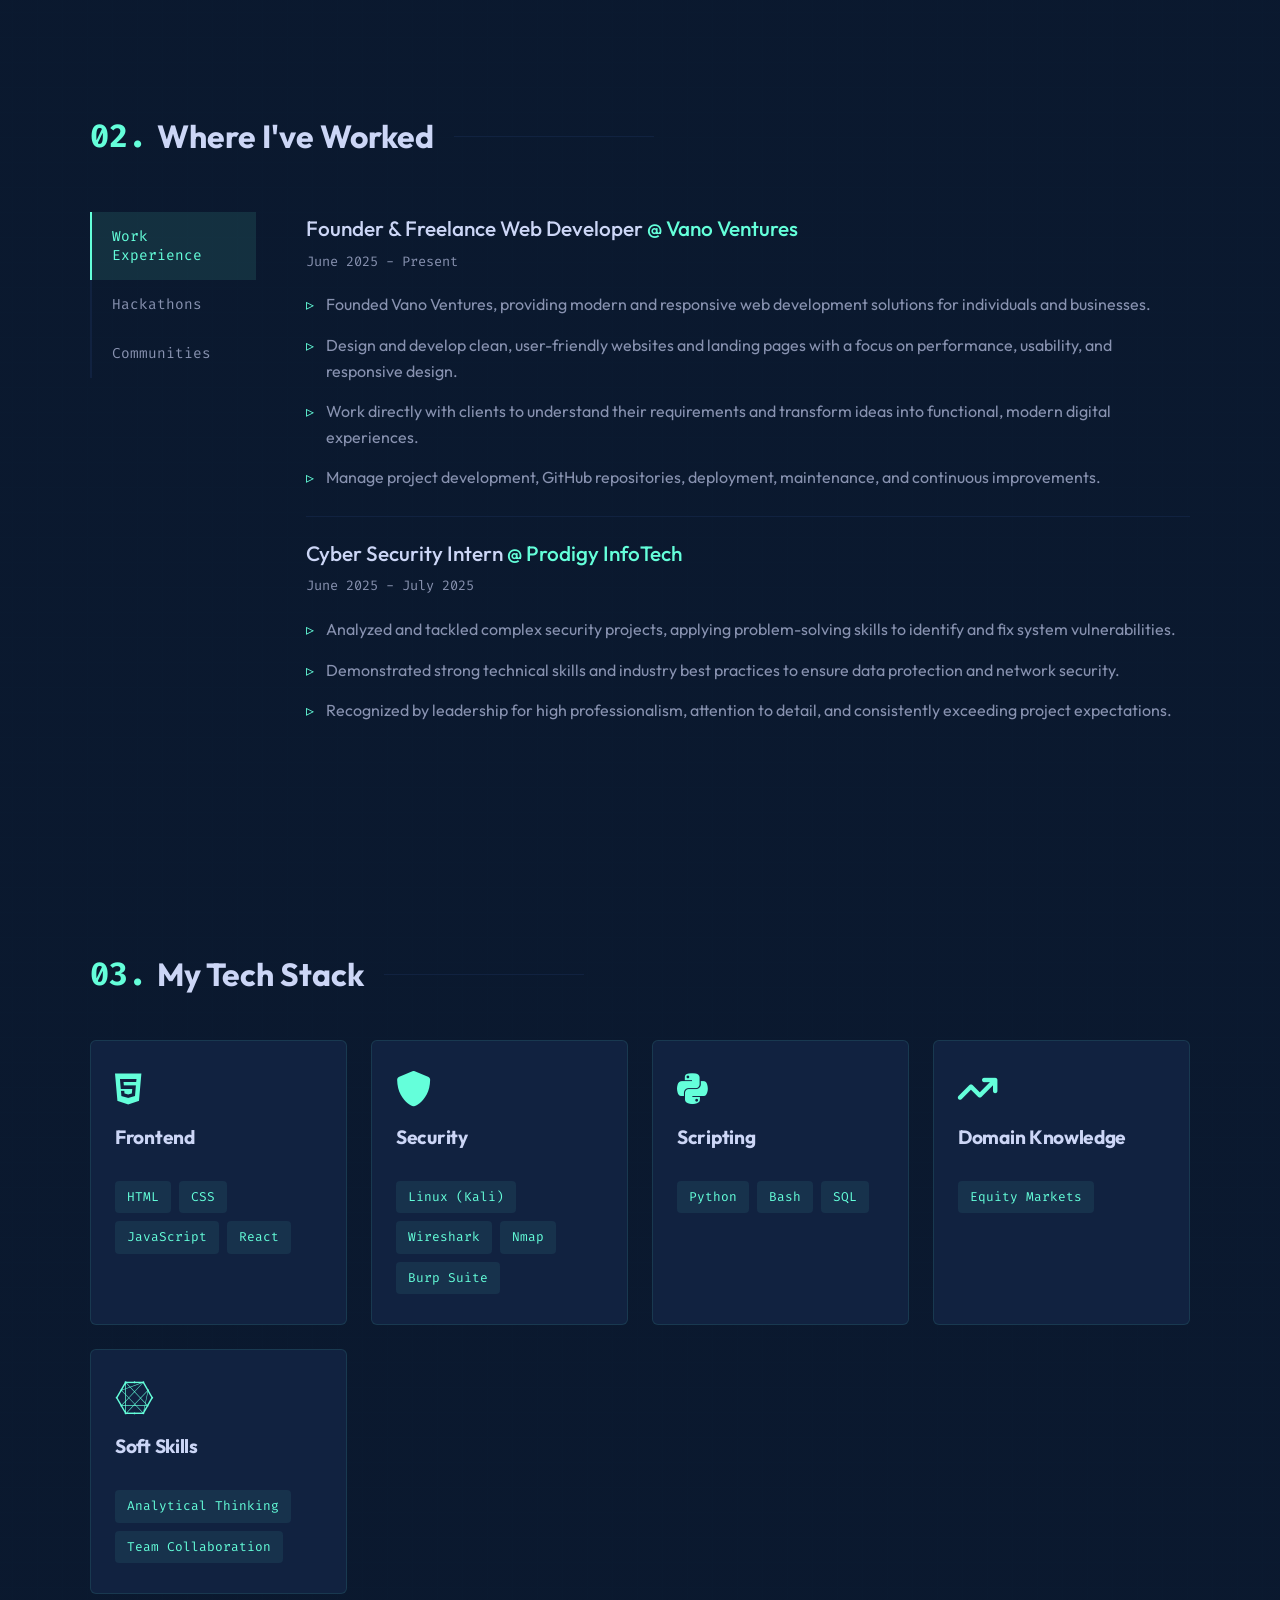
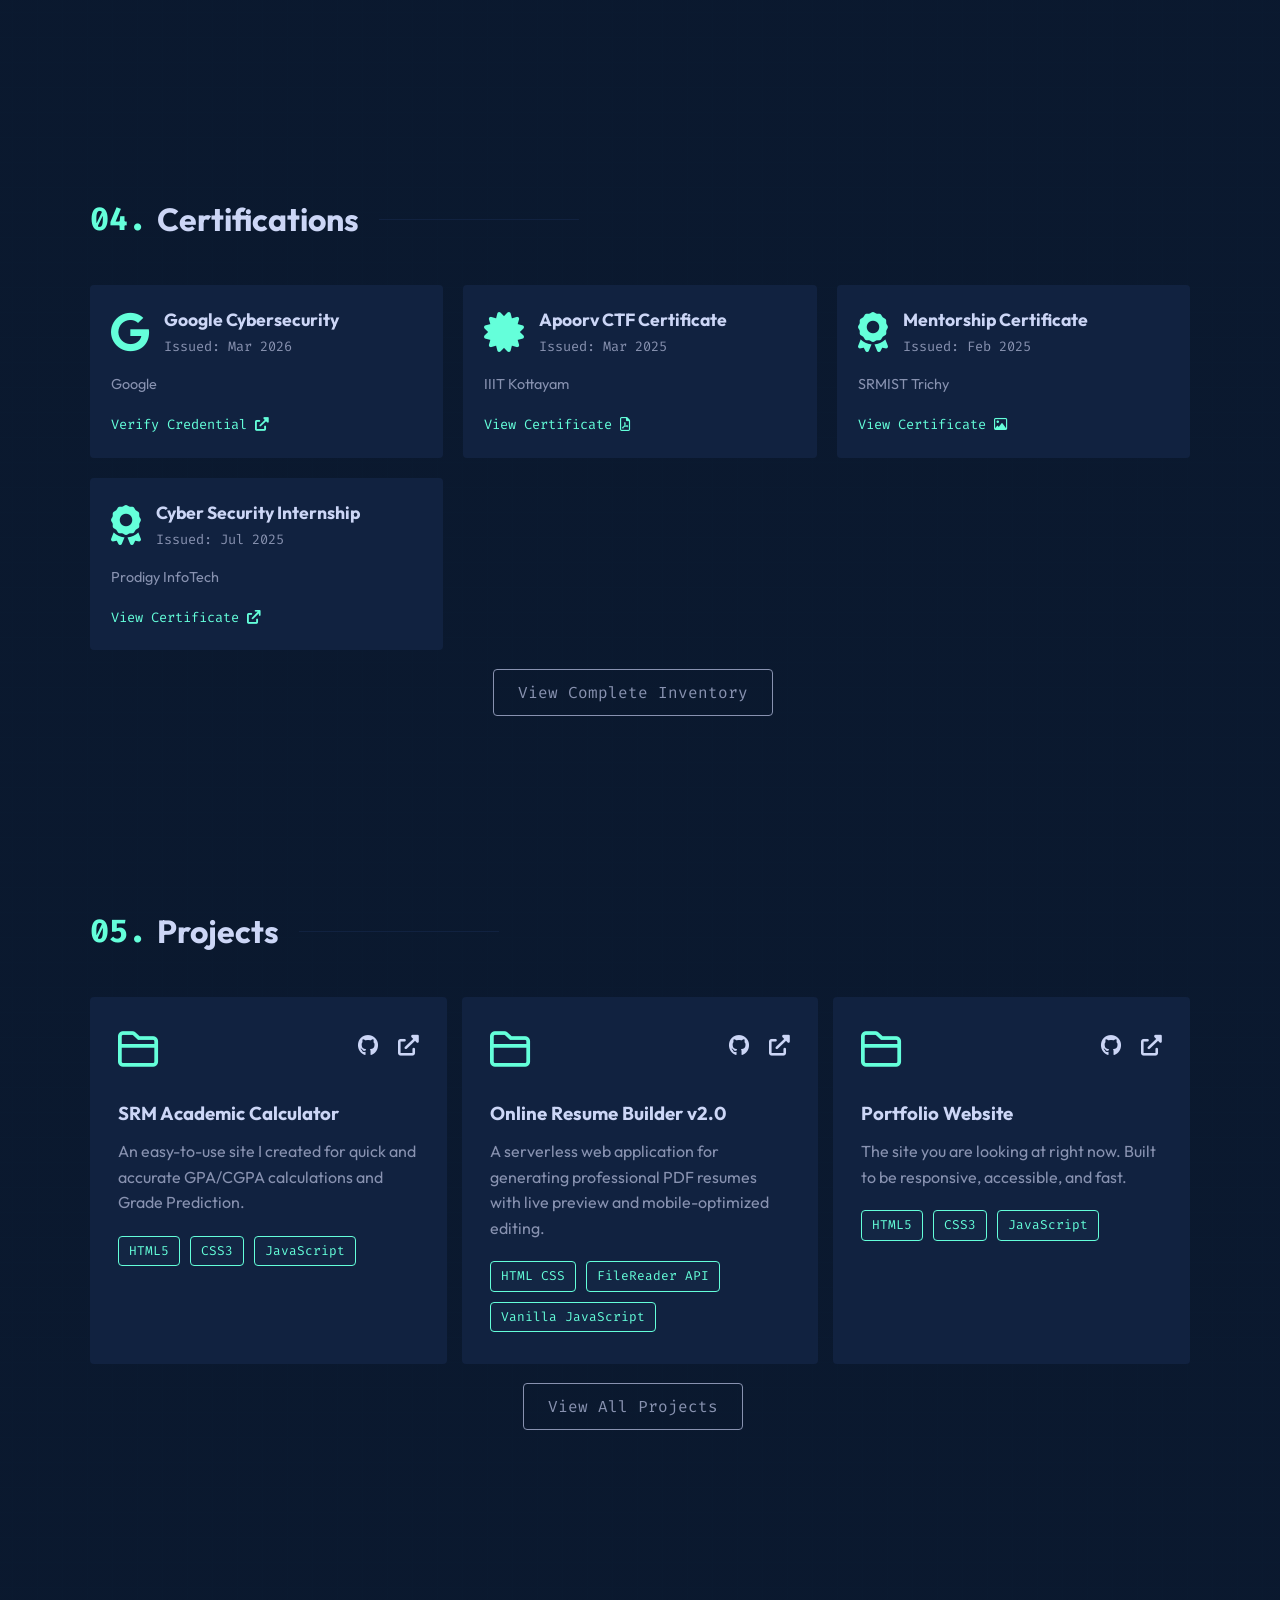
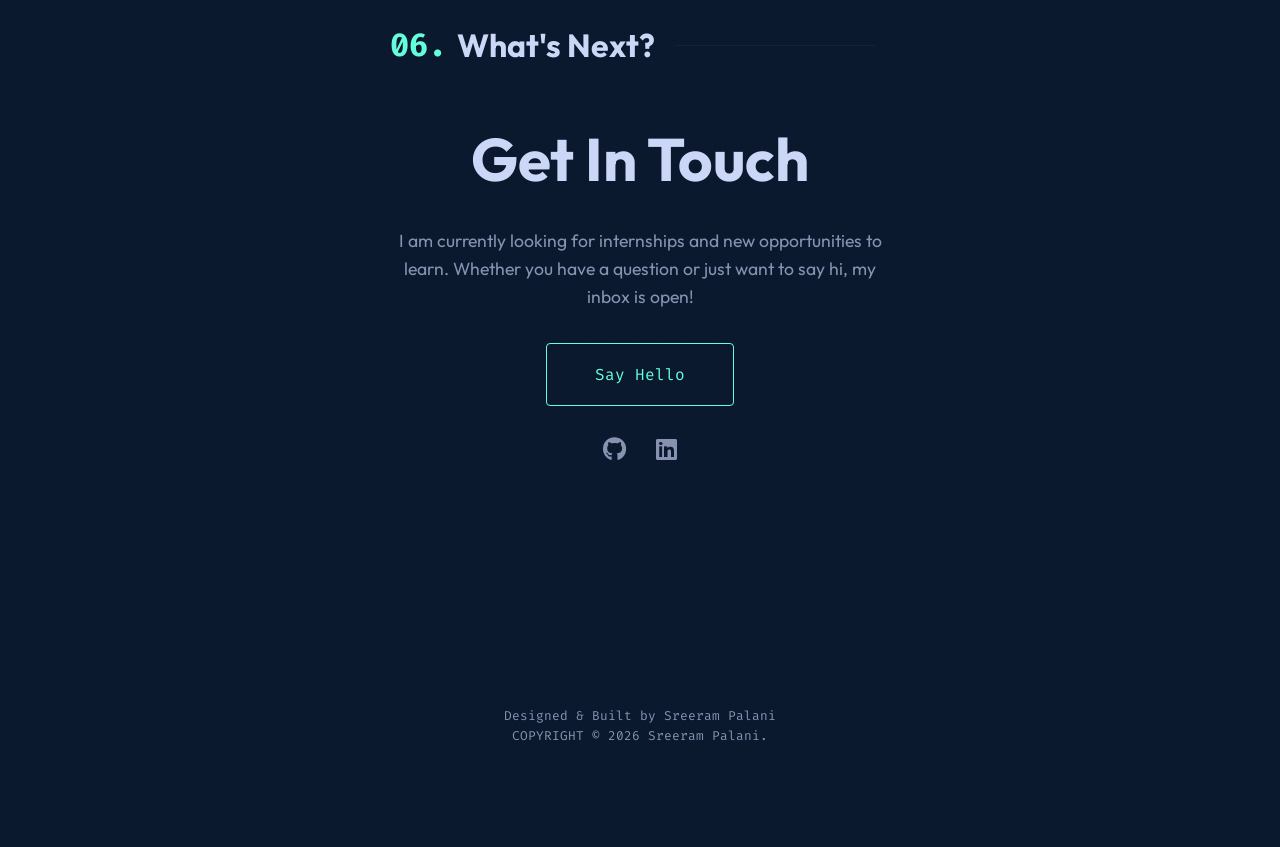
==== commit 83ec36d7: "Updated Experience Section" ====
--- a/index.html
+++ b/index.html
@@ -93,12 +93,14 @@
         <div id="exp-work" class="exp-panel active">
     
     <div class="exp-item">
-        <h3>Web Developer <span class="highlight">@ Freelance (Vano Ventures)</span></h3>
-        <p class="exp-date">June 2025 - Present</p>
-        <ul>
-            <li>Designing responsive websites and consistently improving client page load speeds by an average of 30%.</li>
-            <li>Working closely with clients to turn their ideas into clean, modern, and easy-to-use websites.</li>
-        </ul>
+    <h3>Founder & Freelance Web Developer <span class="highlight">@ Vano Ventures</span></h3>
+    <p class="exp-date">June 2025 - Present</p>
+    <ul>
+        <li>Founded Vano Ventures, providing modern and responsive web development solutions for individuals and businesses.</li>
+        <li>Design and develop clean, user-friendly websites and landing pages with a focus on performance, usability, and responsive design.</li>
+        <li>Work directly with clients to understand their requirements and transform ideas into functional, modern digital experiences.</li>
+        <li>Manage project development, GitHub repositories, deployment, maintenance, and continuous improvements.</li>
+    </ul>
     </div>
 
     <hr class="exp-divider">
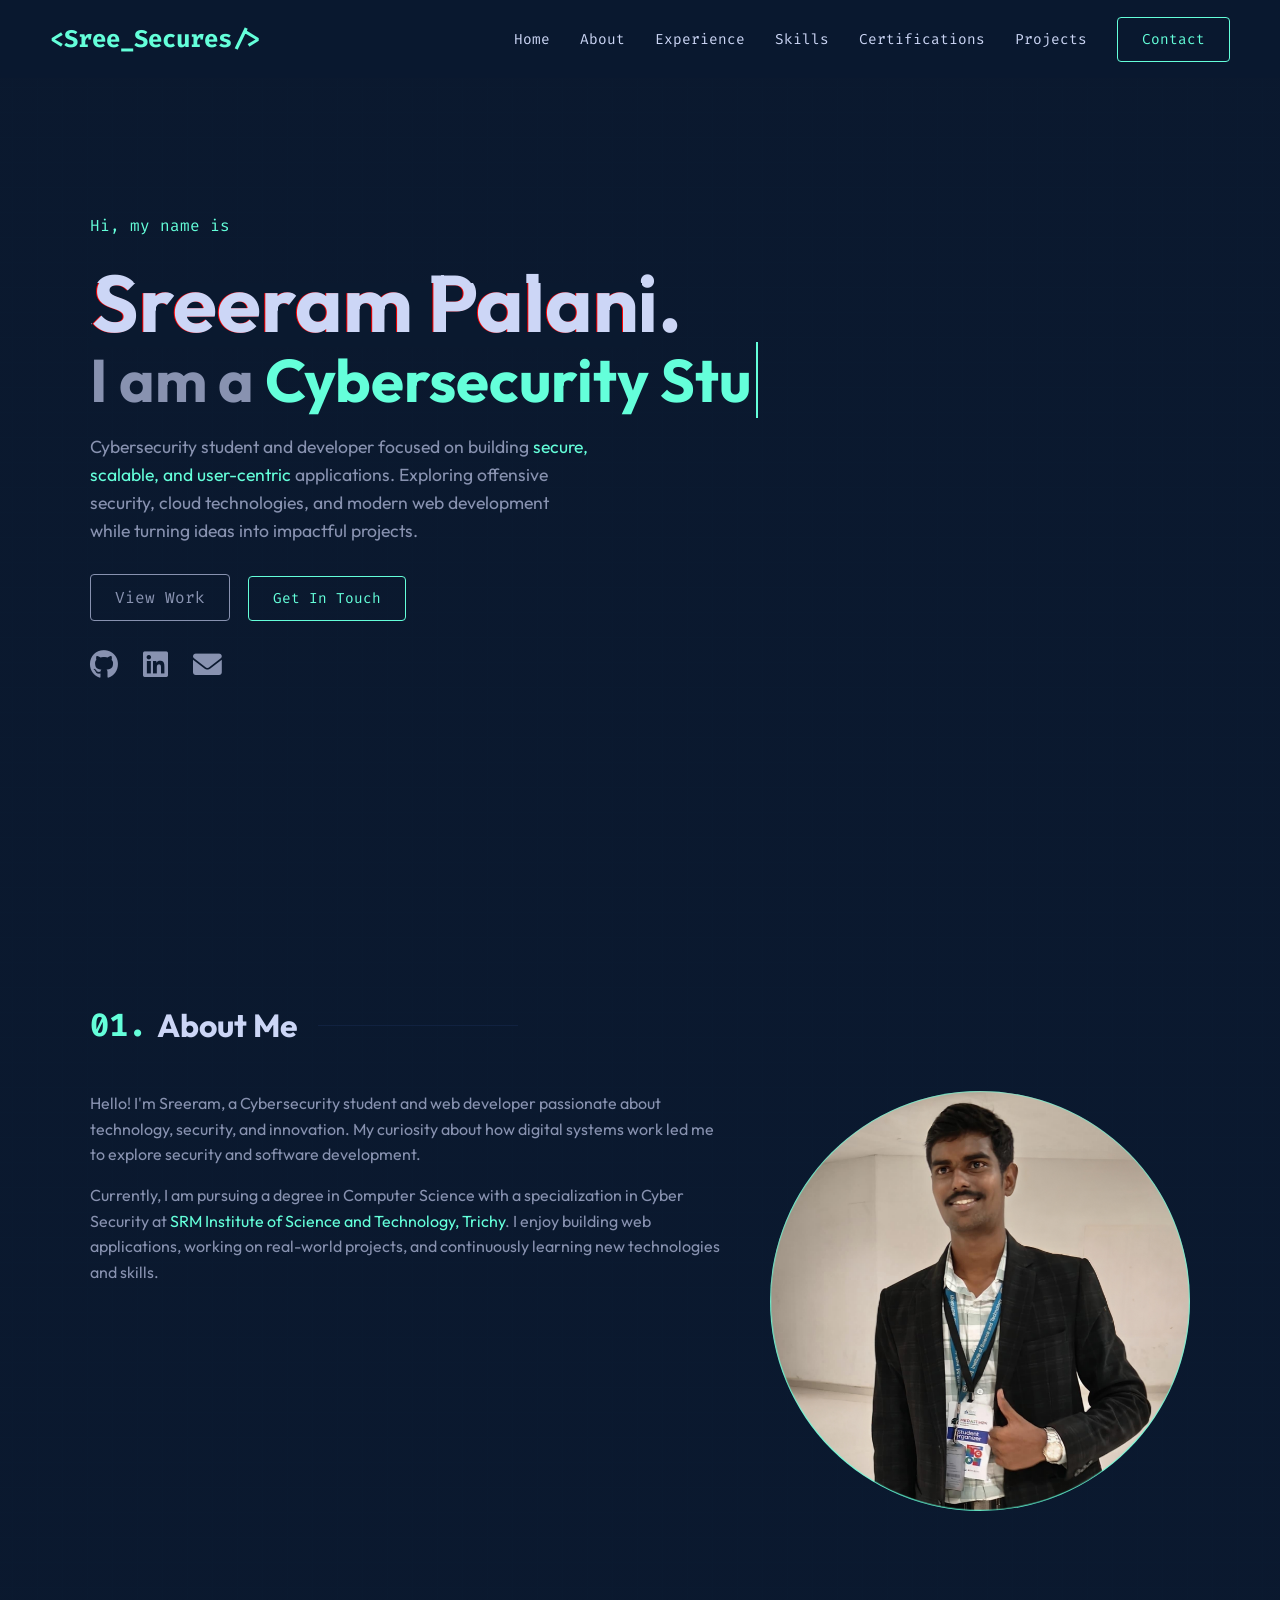
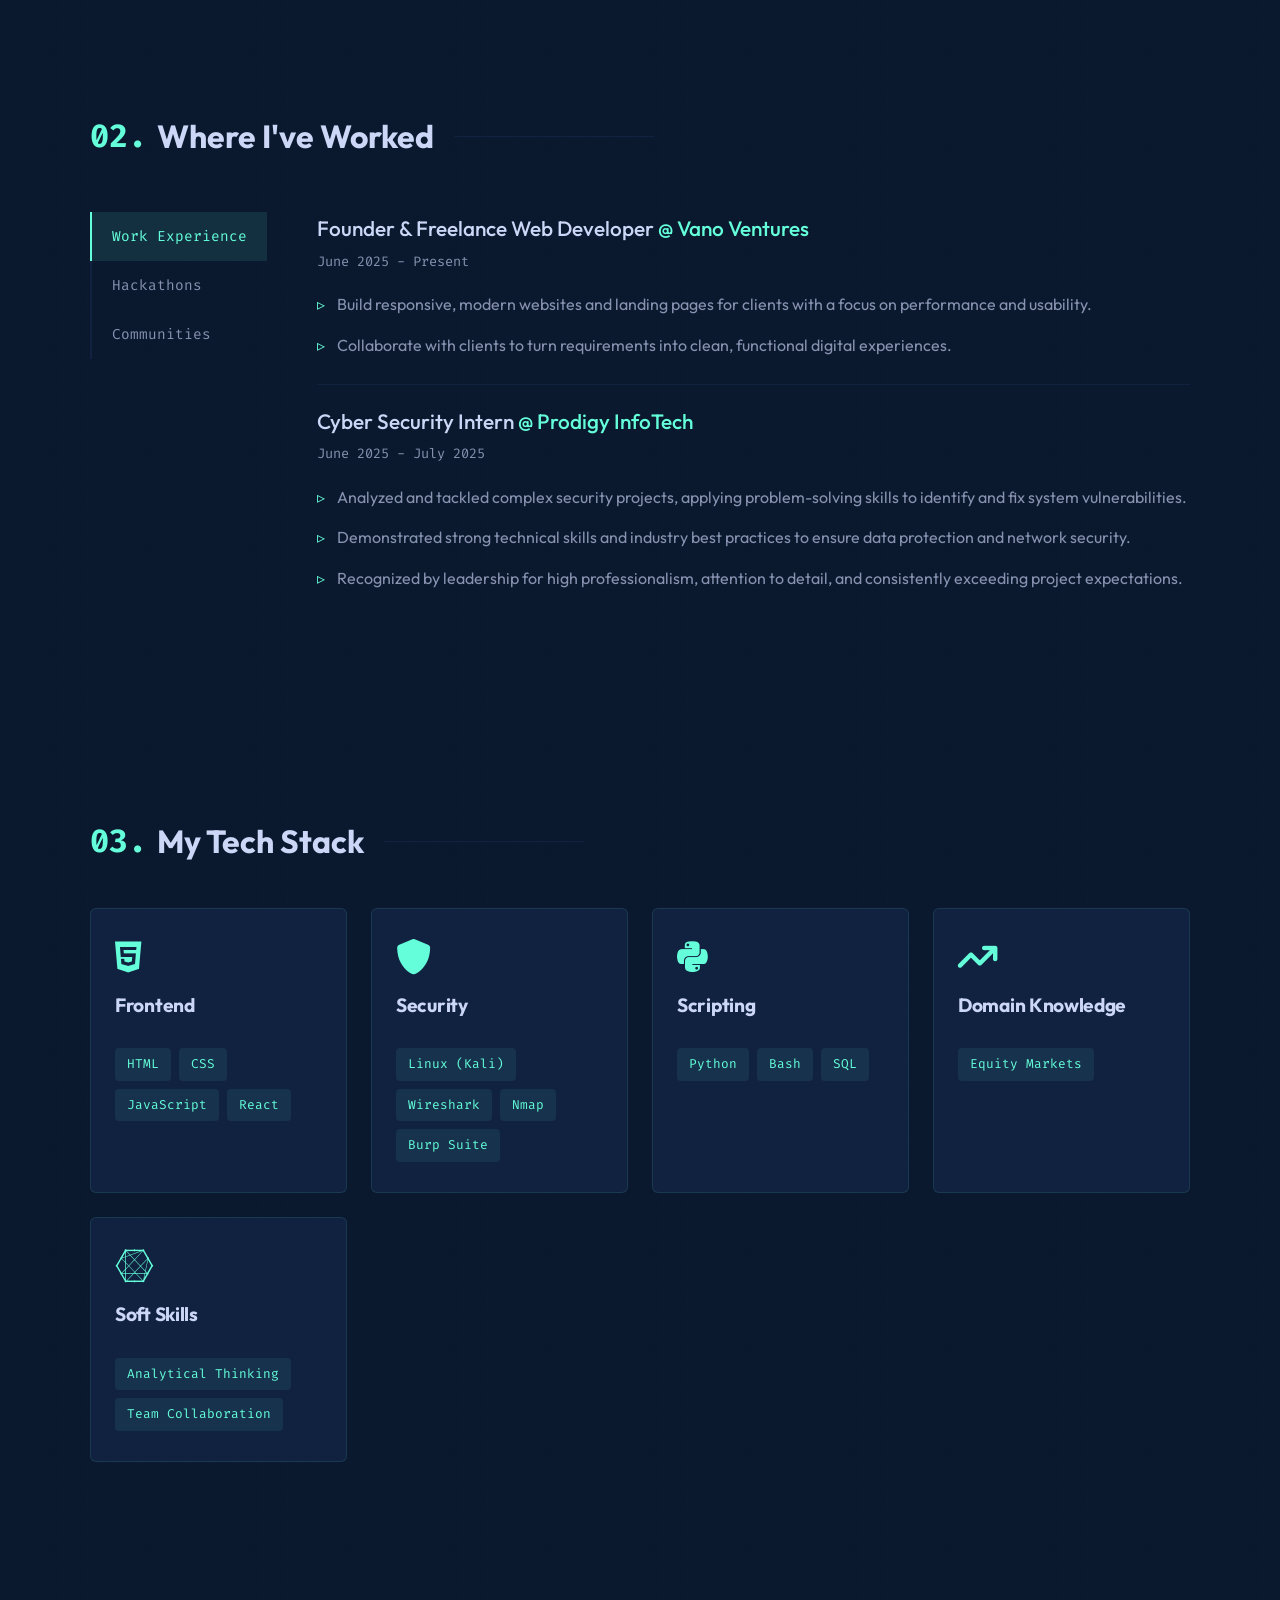
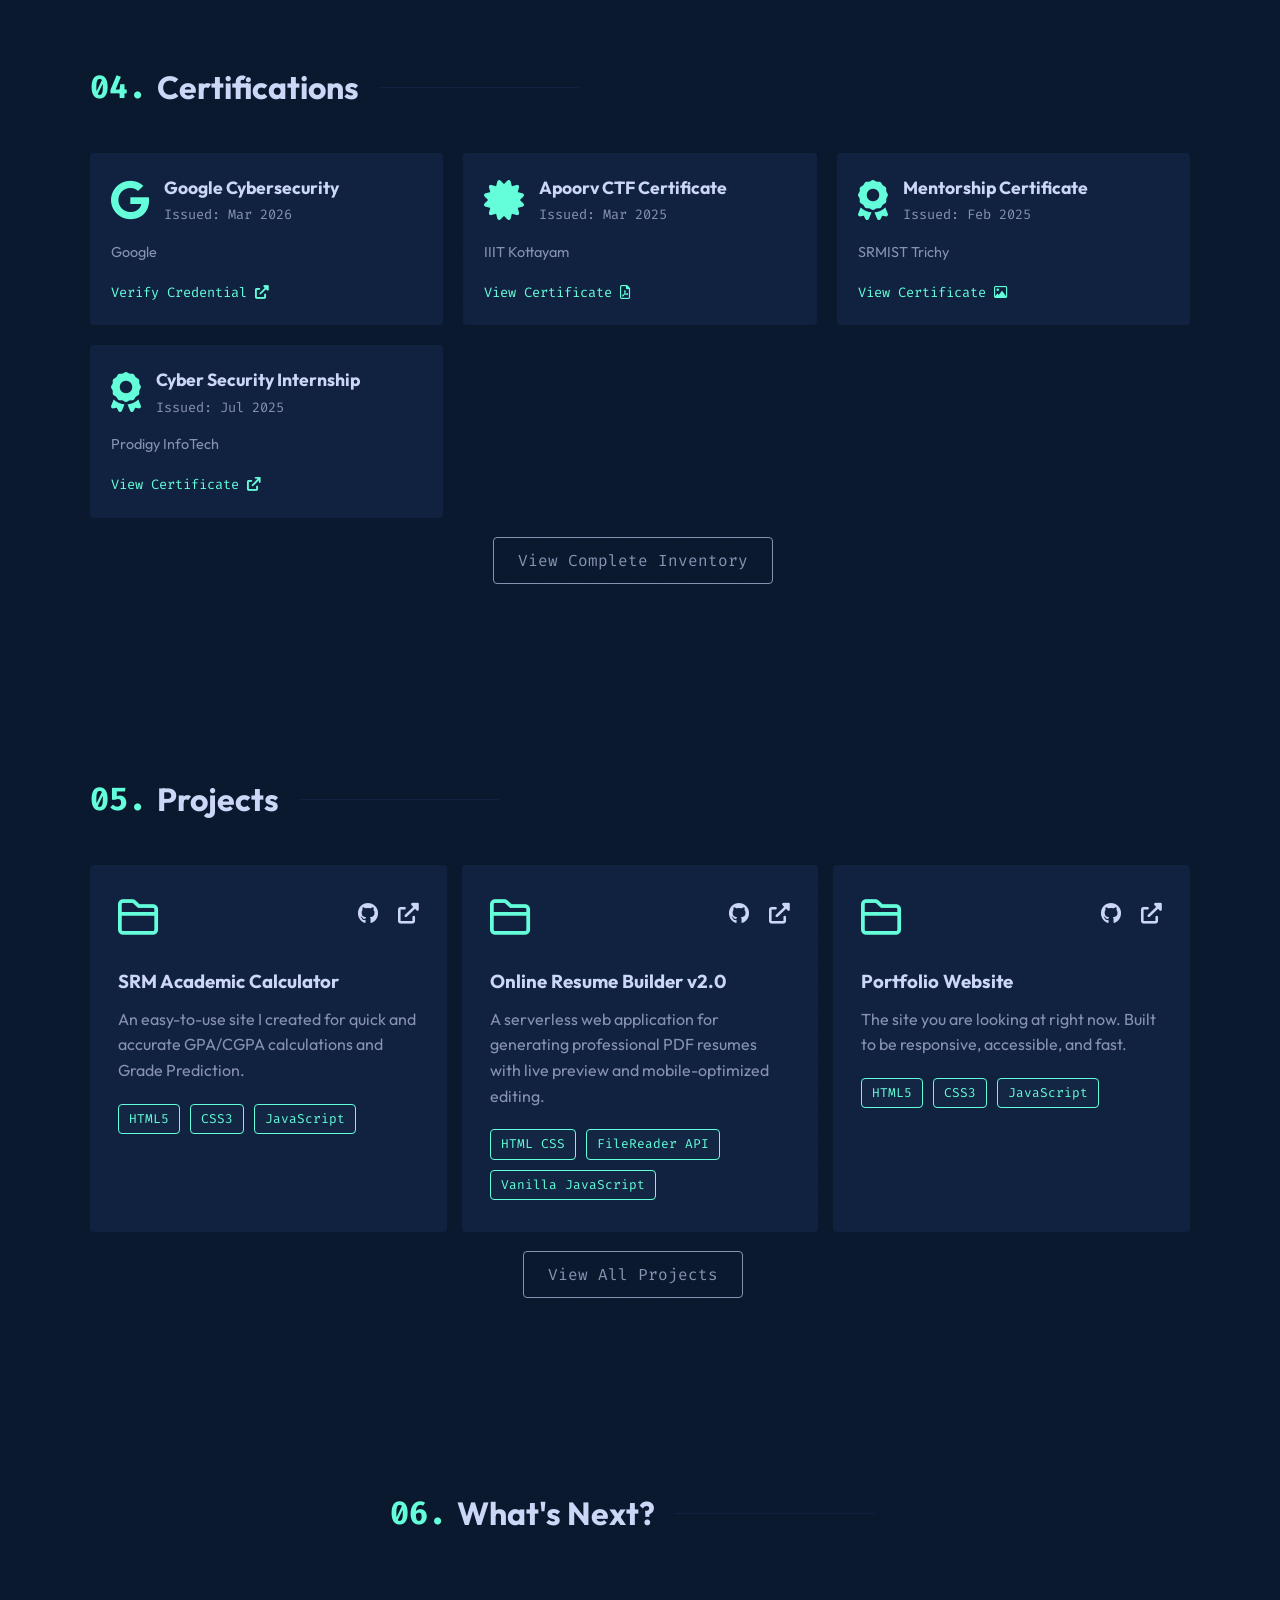
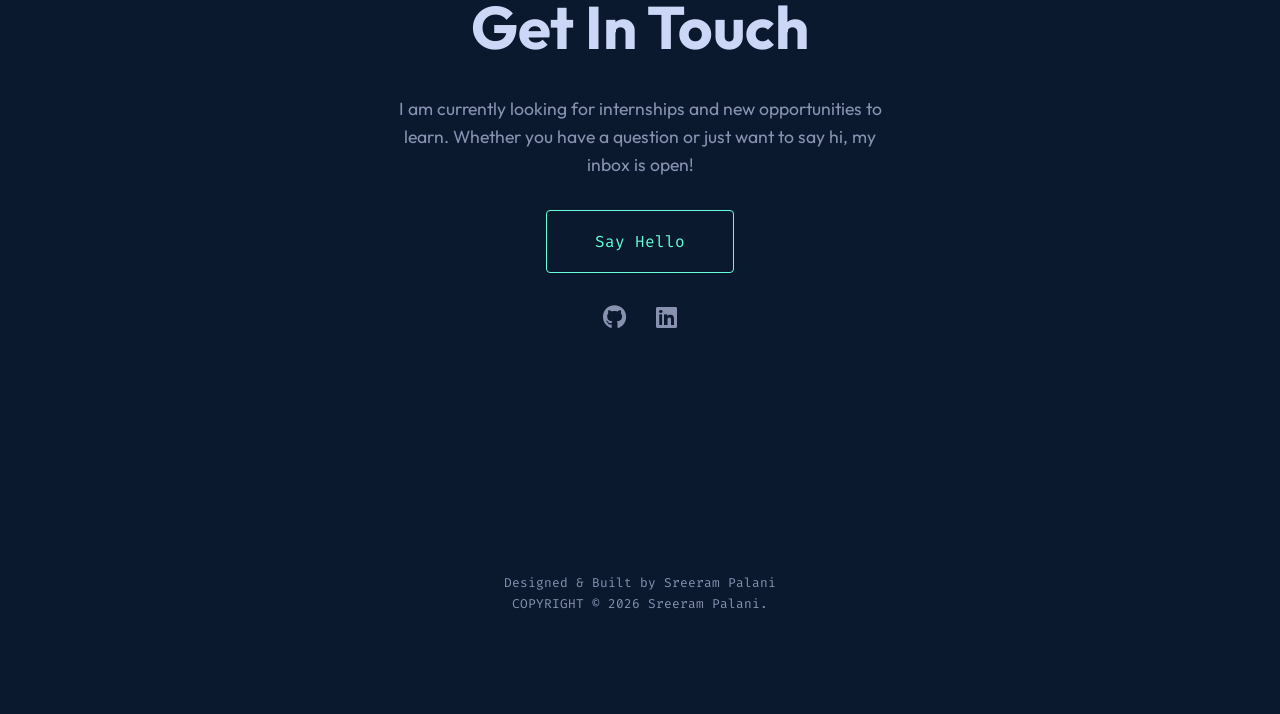
==== commit 33b75595: "Updated Experience Section" ====
--- a/index.html
+++ b/index.html
@@ -96,10 +96,8 @@
     <h3>Founder & Freelance Web Developer <span class="highlight">@ Vano Ventures</span></h3>
     <p class="exp-date">June 2025 - Present</p>
     <ul>
-        <li>Founded Vano Ventures, providing modern and responsive web development solutions for individuals and businesses.</li>
-        <li>Design and develop clean, user-friendly websites and landing pages with a focus on performance, usability, and responsive design.</li>
-        <li>Work directly with clients to understand their requirements and transform ideas into functional, modern digital experiences.</li>
-        <li>Manage project development, GitHub repositories, deployment, maintenance, and continuous improvements.</li>
+        <li>Build responsive, modern websites and landing pages for clients with a focus on performance and usability.</li>
+        <li>Collaborate with clients to turn requirements into clean, functional digital experiences.</li>
     </ul>
     </div>
 
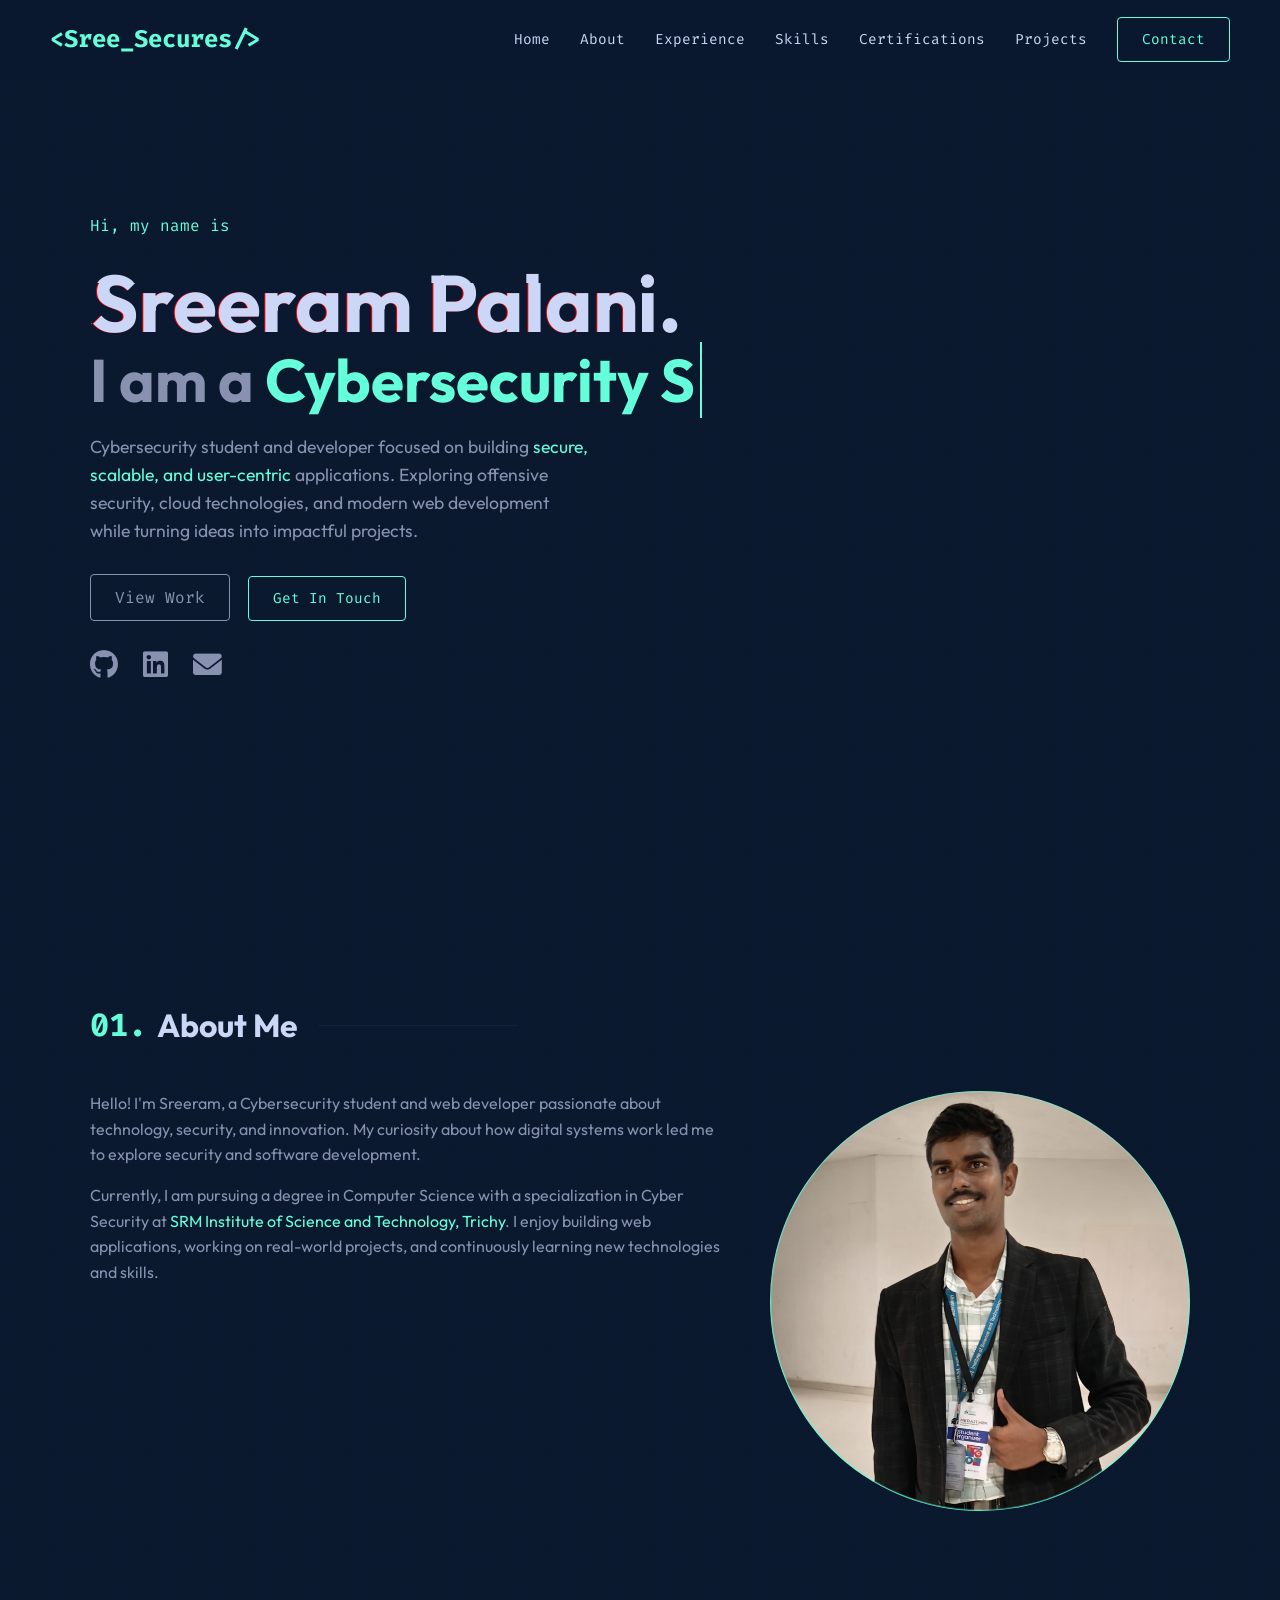
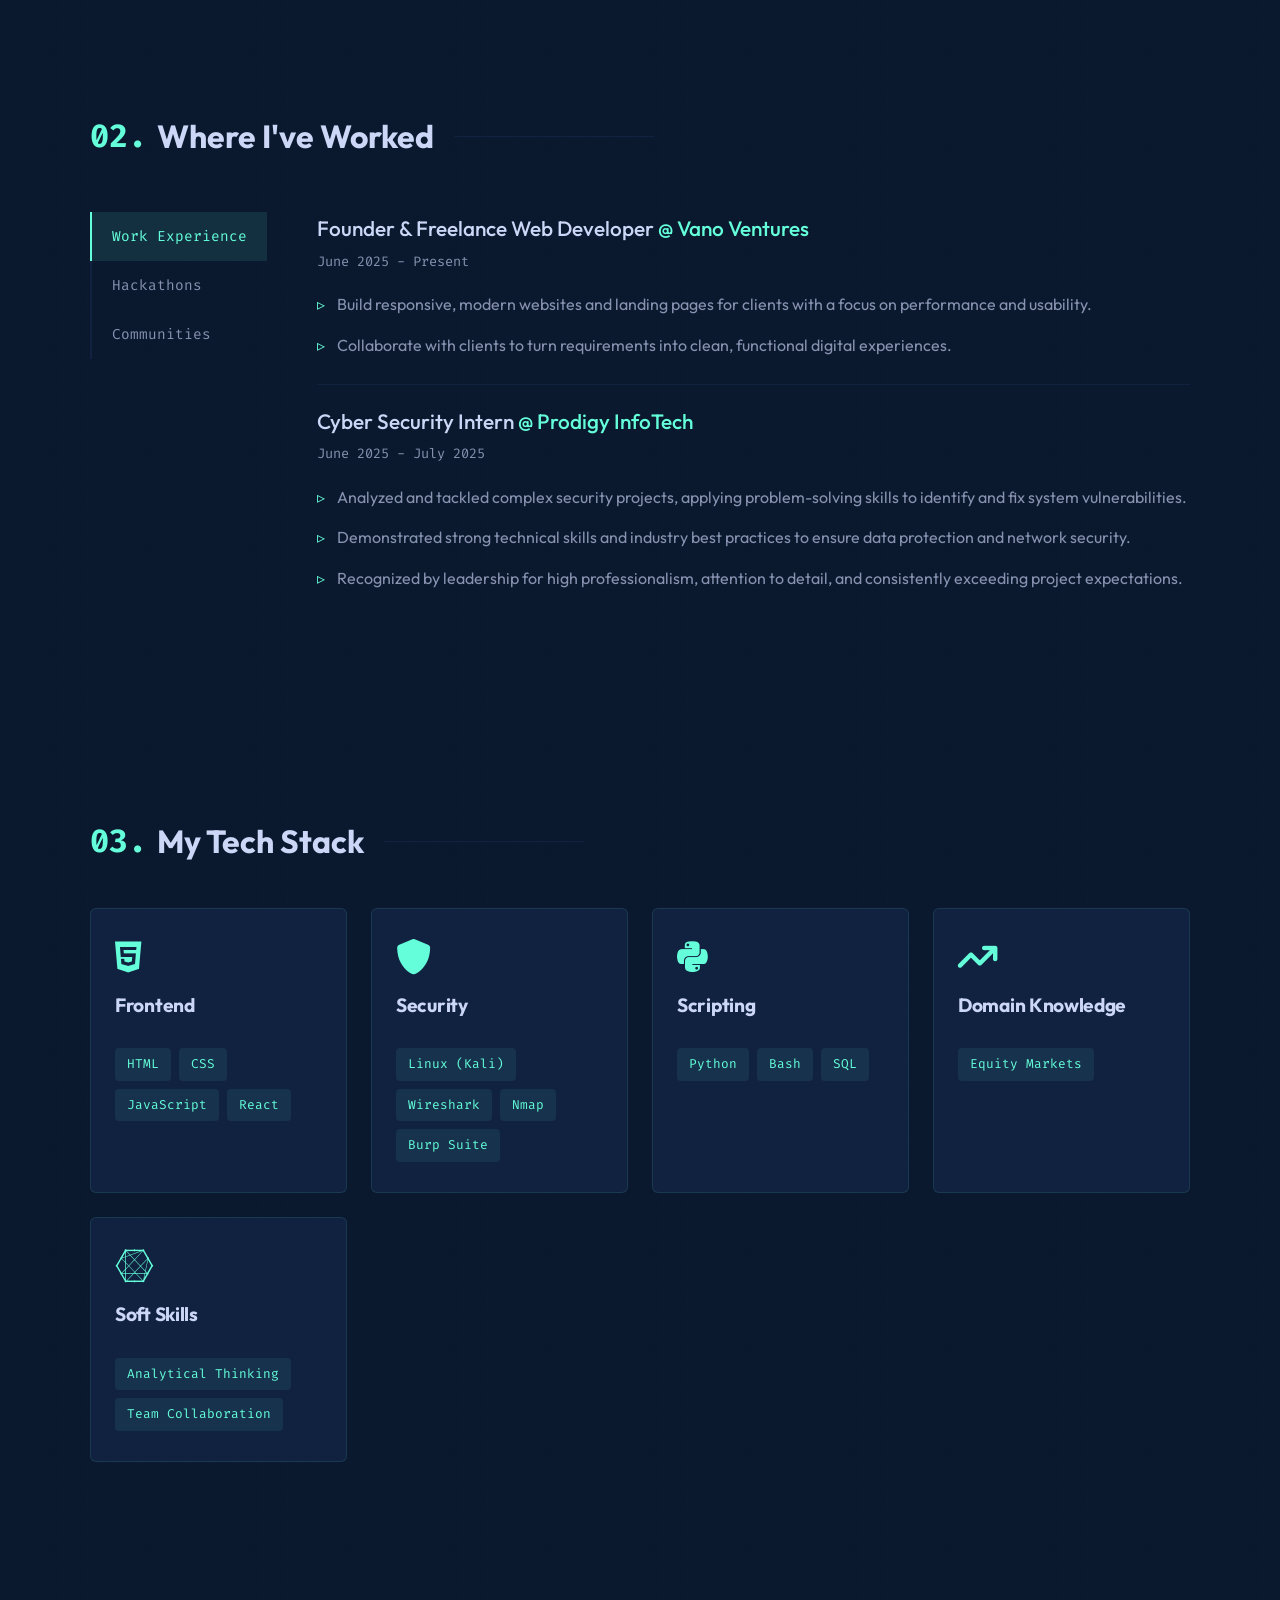
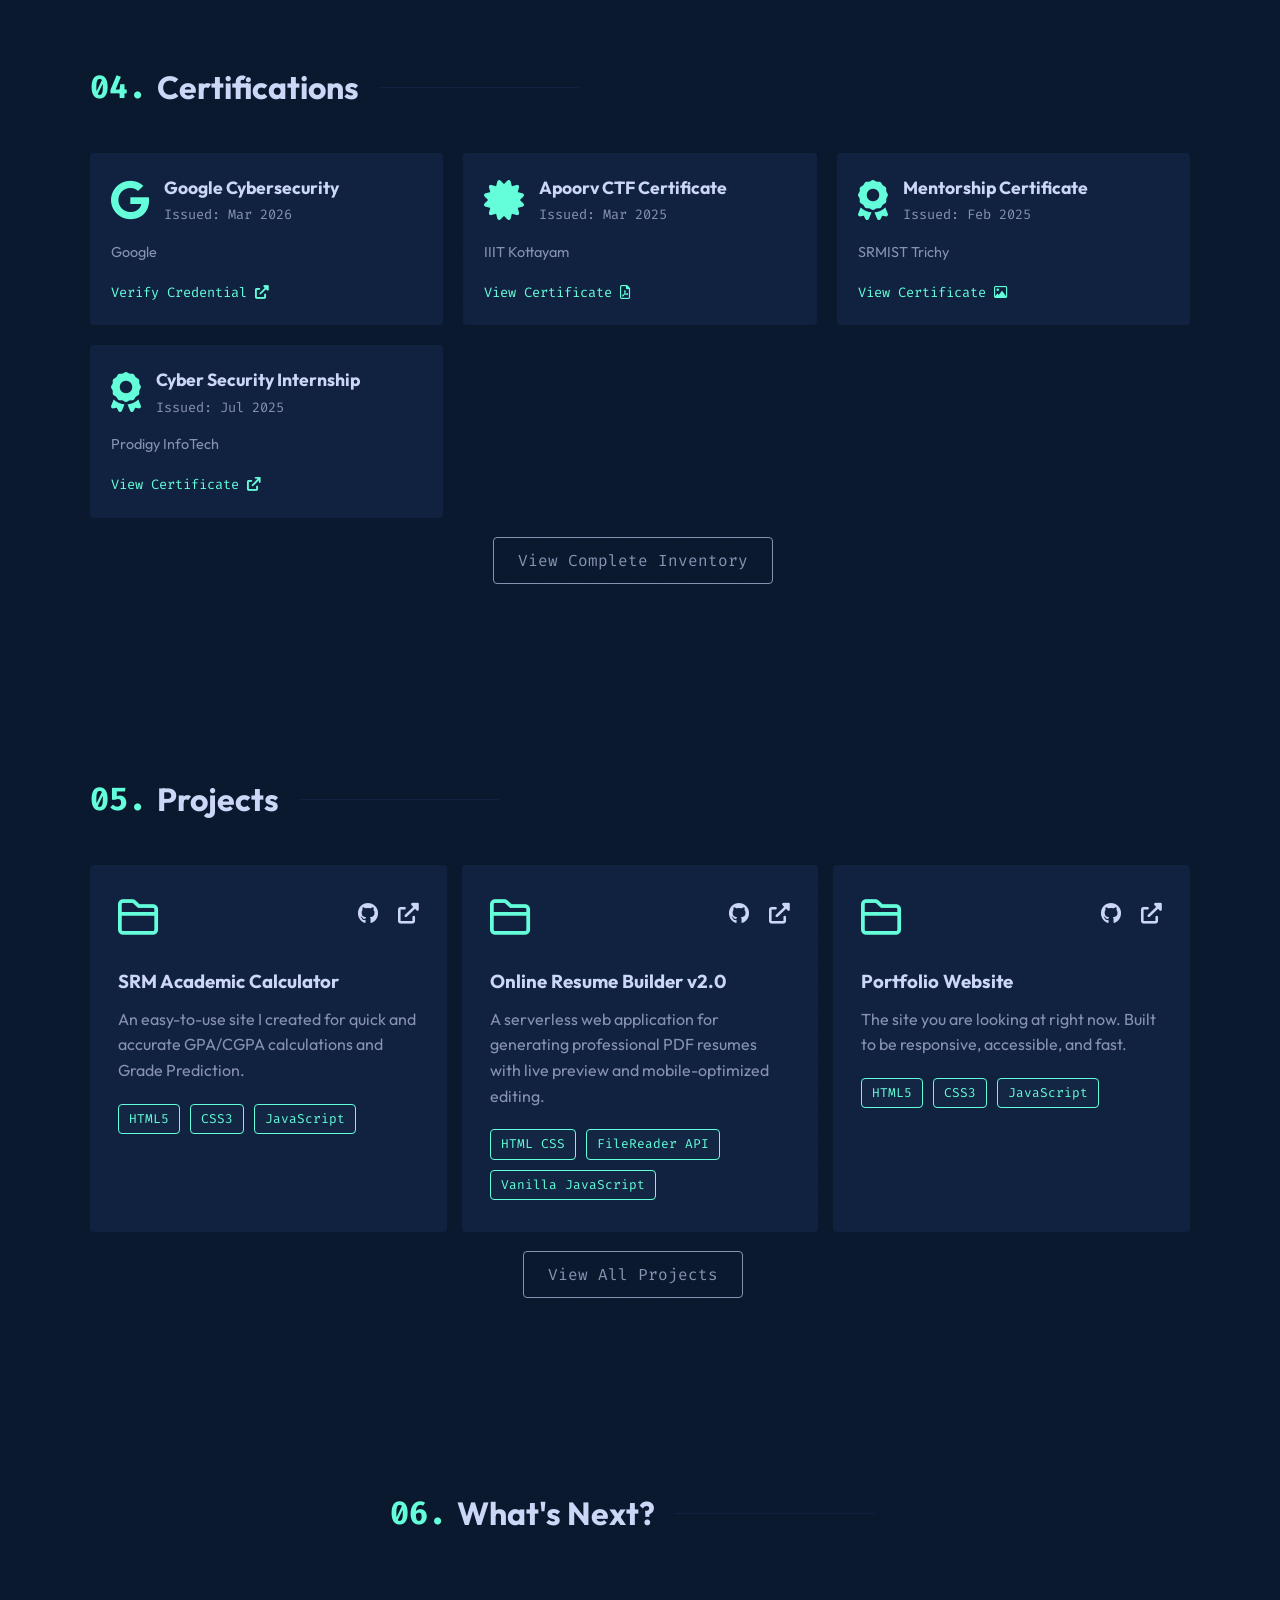
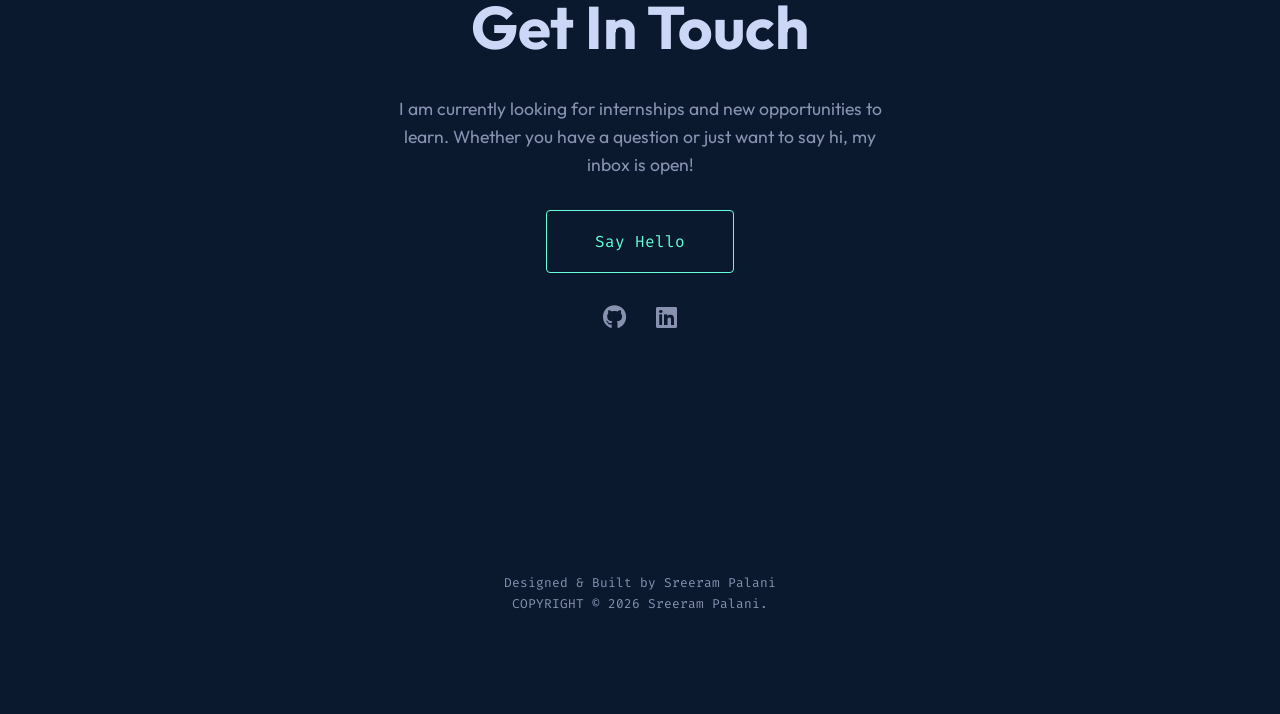
==== commit 1861bf90: "Add hackathon experience details for AASHAV 2026 to the portfolio" ====
--- a/index.html
+++ b/index.html
@@ -114,8 +114,19 @@
 </div>
         
         <div id="exp-hack" class="exp-panel">
-
- <div class="exp-item">
+   <div class="exp-item">          
+    <h3>Hackathon Participant <span class="highlight">@ AASHAV 2026 – The Hope</span></h3>
+    <p class="exp-date">August 2026</p>
+    <ul>
+        <li><strong>Project:</strong> ALERTIX – AI-Based Driver Fatigue & Distraction Detection</li>
+        <li>Built a real-time system to detect eye closure, yawning, and driver distraction.</li>
+        <li>Used EAR/MAR analysis and time-based thresholds for fatigue detection.</li>
+        <li>Integrated Python with ESP32 for servo, LED, OLED, and buzzer alerts.</li>
+        <li><strong>Tech Stack:</strong> Python, OpenCV, MediaPipe, ESP32, Serial Communication</li>
+
+    </ul>
+
+<hr class="exp-divider"> <div class="exp-item"></div>
     <h3>Hackathon Participant <span class="highlight">@ Electrothon 2026</span></h3>
     <p class="exp-date">March 2026</p>
     <ul>
